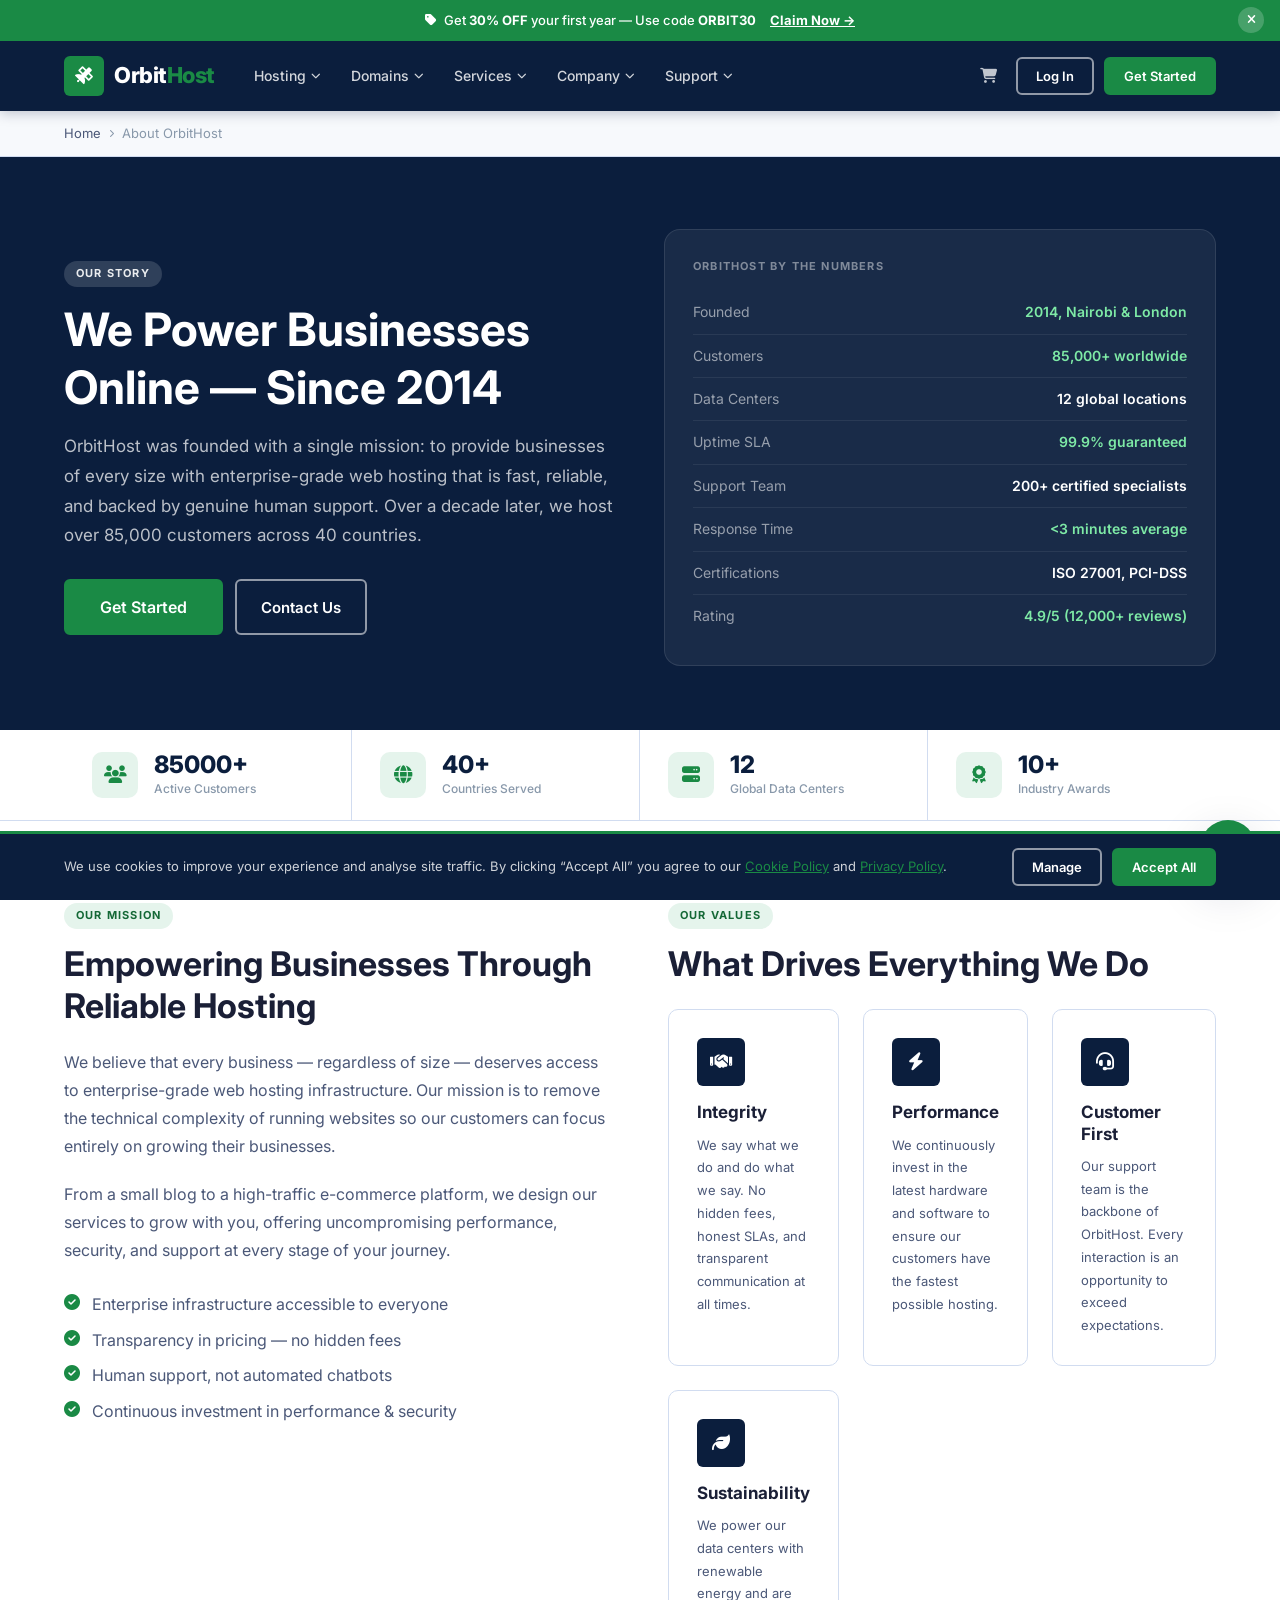
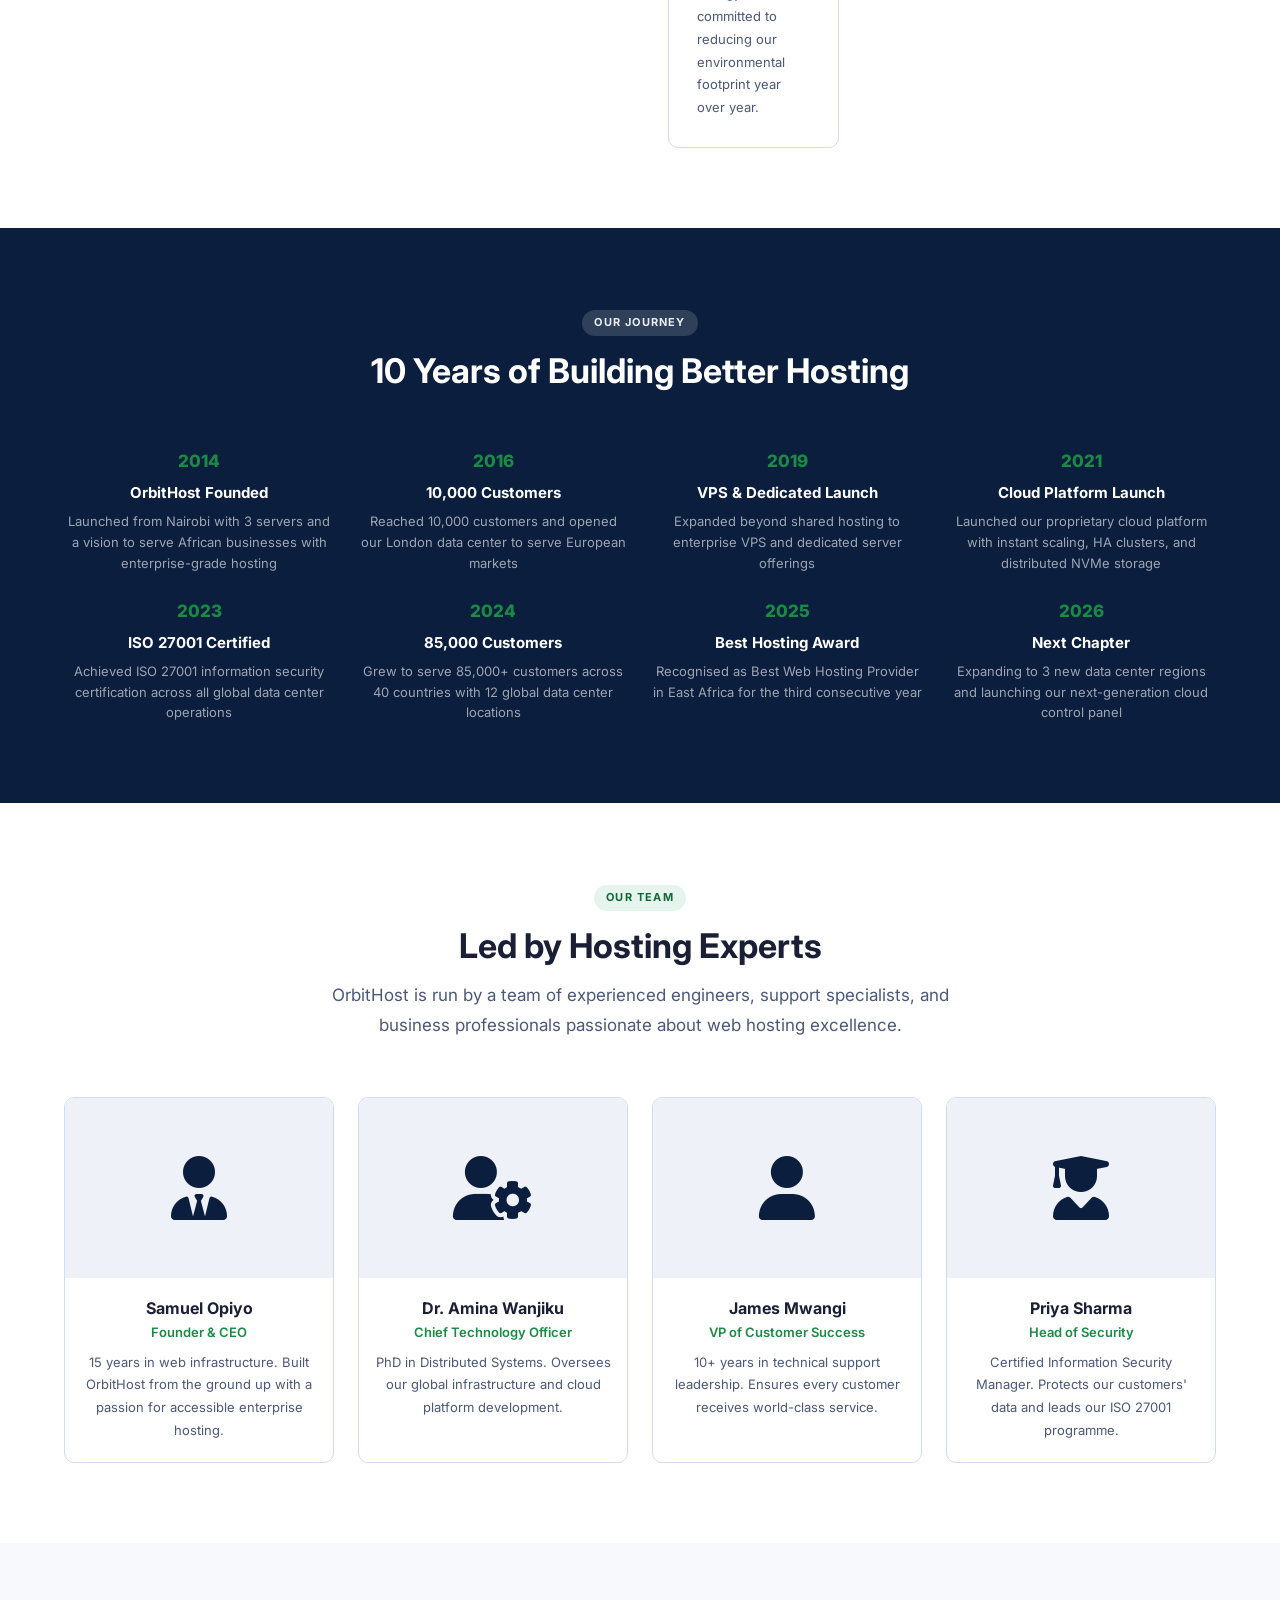
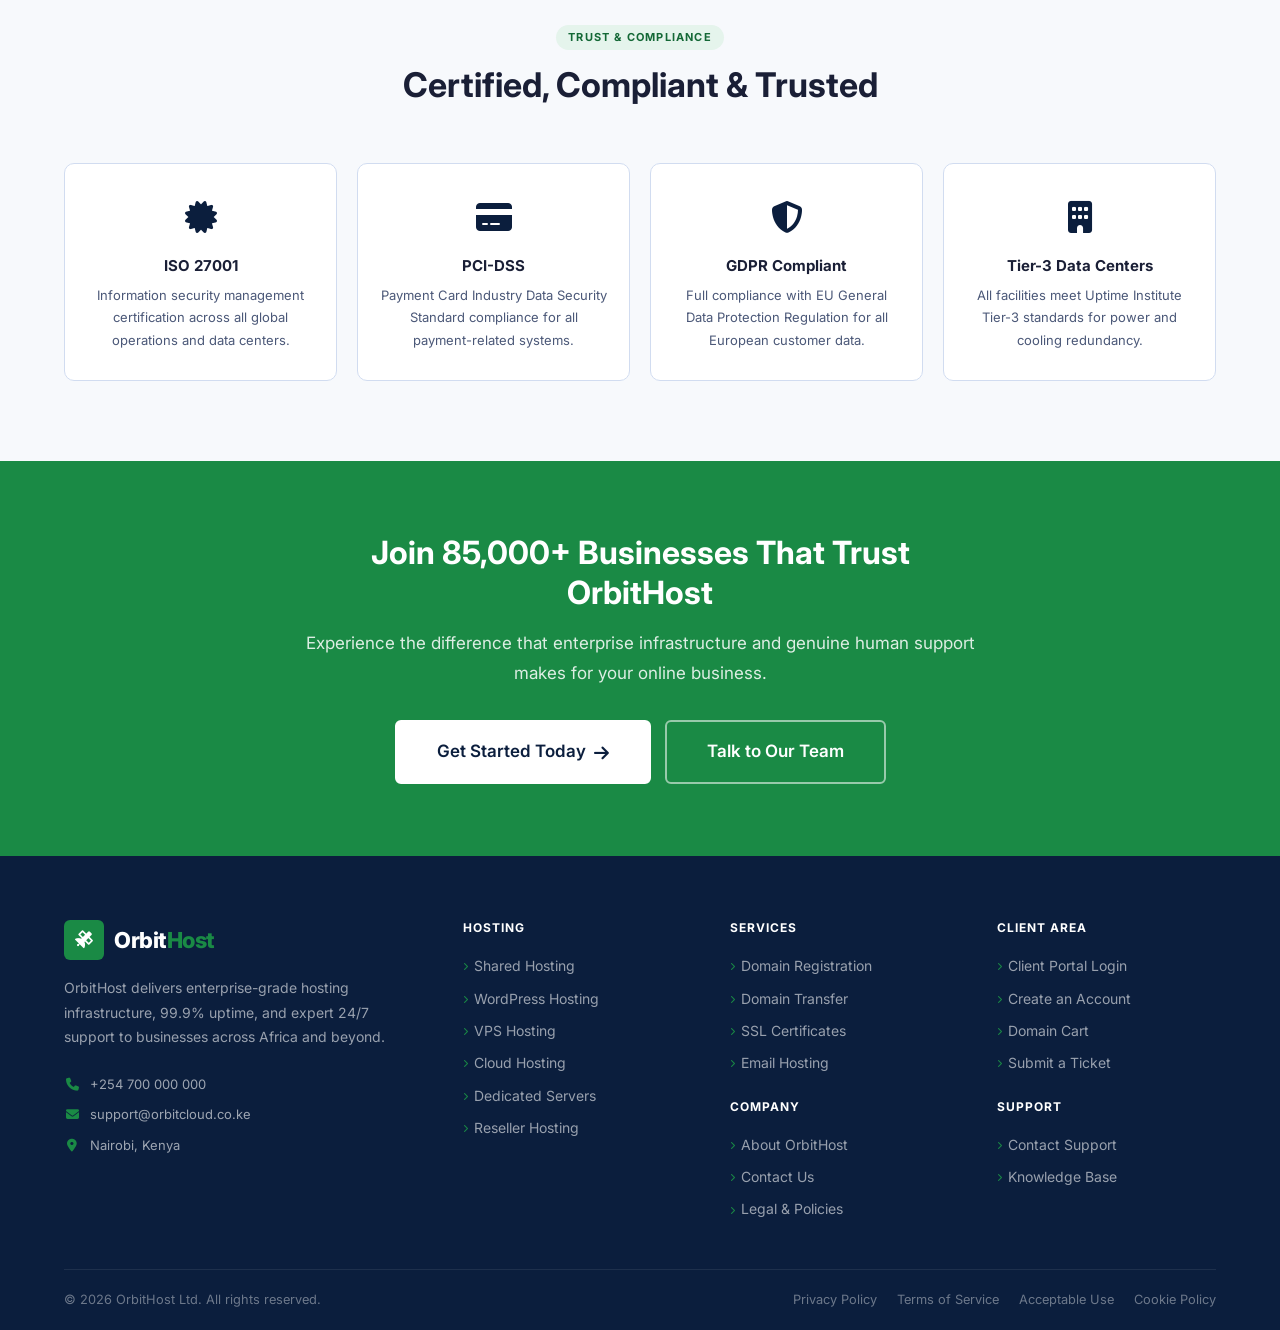
==== about.html @ 5c01d1de "fix(cache): bump main.min.js to v=7 so browsers fetch the new chat code The faster-chat changes ship" ====
<!DOCTYPE html>
<html lang="en">
<head>
  <link rel="apple-touch-icon" sizes="180x180" href="apple-touch-icon.png" />
  <link rel="icon" type="image/png" sizes="32x32" href="favicon-32x32.png" />
  <link rel="icon" type="image/png" sizes="16x16" href="favicon-16x16.png" />
  <link rel="manifest" href="site.webmanifest" />
  <meta charset="UTF-8" /><meta name="viewport" content="width=device-width, initial-scale=1.0" />
  <title>About OrbitHost — Professional Web Hosting Company</title>
  <meta name="description" content="Learn about OrbitHost — our story, mission, team, and commitment to delivering enterprise-grade web hosting with exceptional customer support since 2014." />
  <link rel="preconnect" href="https://fonts.googleapis.com" /><link rel="preconnect" href="https://fonts.gstatic.com" crossorigin />
  <link rel="preload" href="https://fonts.googleapis.com/css2?family=Inter:wght@400;500;600;700;800;900&display=swap" as="style" onload="this.onload=null;this.rel='stylesheet'" /><noscript><link href="https://fonts.googleapis.com/css2?family=Inter:wght@400;500;600;700;800;900&display=swap" rel="stylesheet" /></noscript>
  <link rel="preload" href="https://cdnjs.cloudflare.com/ajax/libs/font-awesome/6.5.0/css/all.min.css" as="style" onload="this.onload=null;this.rel='stylesheet'" /><noscript><link rel="stylesheet" href="https://cdnjs.cloudflare.com/ajax/libs/font-awesome/6.5.0/css/all.min.css" /></noscript>
  <link rel="stylesheet" href="css/style.min.css" />
  <link rel="dns-prefetch" href="//cdnjs.cloudflare.com" />
  <meta name="robots" content="index, follow" />
  <meta name="author" content="OrbitHost" />
  <meta name="keywords" content="about OrbitHost, web hosting company, hosting provider history, OrbitHost team, ISO 27001 hosting" />
  <link rel="canonical" href="https://sammy001-svg.github.io/OrbitHost/about.html" />
  <meta property="og:type" content="website" />
  <meta property="og:site_name" content="OrbitHost" />
  <meta property="og:title" content="About OrbitHost — Professional Web Hosting Company" />
  <meta property="og:description" content="Learn about OrbitHost — our story, mission, team, and commitment to enterprise-grade web hosting with exceptional support since 2014." />
  <meta property="og:url" content="https://sammy001-svg.github.io/OrbitHost/about.html" />
  <meta property="og:image" content="https://sammy001-svg.github.io/OrbitHost/images/og-image.png" />
  <meta name="twitter:card" content="summary_large_image" />
  <meta name="twitter:site" content="@orbithost" />
  <meta name="twitter:title" content="About OrbitHost" />
  <meta name="twitter:description" content="OrbitHost has been delivering enterprise-grade web hosting since 2014. ISO 27001, PCI-DSS, and GDPR certified." />
  <meta name="twitter:image" content="https://sammy001-svg.github.io/OrbitHost/images/og-image.png" />
  <script type="application/ld+json">
  {
    "@context": "https://schema.org",
    "@type": "BreadcrumbList",
    "itemListElement": [
      {"@type": "ListItem", "position": 1, "name": "Home", "item": "https://sammy001-svg.github.io/OrbitHost/"},
      {"@type": "ListItem", "position": 2, "name": "About Us"}
    ]
  }
  </script>
  <script type="application/ld+json">
  {
    "@context": "https://schema.org",
    "@type": "Organization",
    "name": "OrbitHost",
    "url": "https://sammy001-svg.github.io/OrbitHost",
    "logo": "https://sammy001-svg.github.io/OrbitHost/images/og-image.png",
    "foundingDate": "2014",
    "description": "OrbitHost is a professional web hosting provider delivering enterprise-grade infrastructure and 24/7 expert support since 2014.",
    "contactPoint": {"@type": "ContactPoint", "telephone": "+254-700-000-000", "contactType": "customer support", "availableLanguage": "English"},
    "address": {"@type": "PostalAddress", "addressCountry": "KE"},
    "sameAs": ["https://twitter.com/orbithost", "https://www.facebook.com/orbithost", "https://www.linkedin.com/company/orbithost"]
  }
  </script>
</head>
<body>

<div class="announcement-bar"><div class="container"><div class="announcement-content"><i class="fas fa-tag"></i><span>Get <strong>30% OFF</strong> your first year — Use code <strong>ORBIT30</strong></span><a href="hosting/shared.html">Claim Now &rarr;</a></div></div><button type="button" class="announcement-close" aria-label="Close announcement"><i class="fas fa-times"></i></button></div>

<header class="site-header">
  <div class="container">
    <div class="header-inner">
      <!-- Logo -->
      <a href="index.html" class="logo">
        <div class="logo-icon"><i class="fas fa-satellite"></i></div>
        <span class="logo-text">Orbit<span>Host</span></span>
      </a>

      <!-- Desktop Nav -->
      <nav class="main-nav" aria-label="Main navigation">
        <ul class="nav-list">
          <!-- Hosting -->
          <li class="nav-item">
            <a href="hosting/shared.html" class="nav-link">Hosting <i class="fas fa-chevron-down chevron"></i></a>
            <div class="mega-menu">
              <div>
                <div class="mega-col-title">Web Hosting</div>
                <a href="hosting/shared.html" class="mega-link">
                  <span class="mega-link-icon"><i class="fas fa-server"></i></span>
                  <span class="mega-link-text"><strong>Shared Hosting</strong><span>Perfect for beginners &amp; blogs</span></span>
                </a>
                <a href="hosting/wordpress.html" class="mega-link">
                  <span class="mega-link-icon"><i class="fab fa-wordpress"></i></span>
                  <span class="mega-link-text"><strong>WordPress Hosting</strong><span>Optimised for WordPress sites</span></span>
                </a>
                <a href="hosting/reseller.html" class="mega-link">
                  <span class="mega-link-icon"><i class="fas fa-users-cog"></i></span>
                  <span class="mega-link-text"><strong>Reseller Hosting</strong><span>Start your hosting business</span></span>
                </a>
              </div>
              <div>
                <div class="mega-col-title">Advanced Hosting</div>
                <a href="hosting/vps.html" class="mega-link">
                  <span class="mega-link-icon"><i class="fas fa-microchip"></i></span>
                  <span class="mega-link-text"><strong>VPS Hosting</strong><span>Root access &amp; dedicated resources</span></span>
                </a>
                <a href="hosting/dedicated.html" class="mega-link">
                  <span class="mega-link-icon"><i class="fas fa-database"></i></span>
                  <span class="mega-link-text"><strong>Dedicated Servers</strong><span>Full power for large applications</span></span>
                </a>
                <a href="hosting/cloud.html" class="mega-link">
                  <span class="mega-link-icon"><i class="fas fa-cloud"></i></span>
                  <span class="mega-link-text"><strong>Cloud Hosting</strong><span>Scale on demand, pay as you go</span></span>
                </a>
              </div>
              <div>
                <div class="mega-col-title">Add-On Services</div>
                <a href="ssl.html" class="mega-link">
                  <span class="mega-link-icon"><i class="fas fa-lock"></i></span>
                  <span class="mega-link-text"><strong>SSL Certificates</strong><span>Secure your site &amp; build trust</span></span>
                </a>
                <a href="email-hosting.html" class="mega-link">
                  <span class="mega-link-icon"><i class="fas fa-envelope"></i></span>
                  <span class="mega-link-text"><strong>Email Hosting</strong><span>Professional business email</span></span>
                </a>
                <a href="domains.html" class="mega-link">
                  <span class="mega-link-icon"><i class="fas fa-globe"></i></span>
                  <span class="mega-link-text"><strong>Domain Names</strong><span>Register your perfect domain</span></span>
                </a>
              </div>
            </div>
          </li>
          <!-- Domains -->
          <li class="nav-item">
            <a href="domains.html" class="nav-link">Domains <i class="fas fa-chevron-down chevron"></i></a>
            <div class="dropdown">
              <a href="domains.html"><i class="fas fa-search"></i> Register Domain</a>
              <a href="domains.html#transfer"><i class="fas fa-exchange-alt"></i> Transfer Domain</a>
              <a href="#" data-whmcs-action="cart"><i class="fas fa-cart-shopping"></i> Domain Cart</a>
            </div>
          </li>
          <!-- Services -->
          <li class="nav-item">
            <a href="ssl.html" class="nav-link">Services <i class="fas fa-chevron-down chevron"></i></a>
            <div class="dropdown">
              <a href="ssl.html"><i class="fas fa-lock"></i> SSL Certificates</a>
              <a href="email-hosting.html"><i class="fas fa-envelope"></i> Email Hosting</a>
              <a href="domains.html"><i class="fas fa-globe"></i> Domain Names</a>
            </div>
          </li>
          <!-- Company -->
          <li class="nav-item">
            <a href="about.html" class="nav-link">Company <i class="fas fa-chevron-down chevron"></i></a>
            <div class="dropdown">
              <a href="about.html"><i class="fas fa-building"></i> About OrbitHost</a>
              <a href="about.html#team"><i class="fas fa-users"></i> Our Team</a>
              <a href="legal.html"><i class="fas fa-file-shield"></i> Legal &amp; Policies</a>
            </div>
          </li>
          <!-- Support -->
          <li class="nav-item">
            <a href="contact.html" class="nav-link">Support <i class="fas fa-chevron-down chevron"></i></a>
            <div class="dropdown">
              <a href="contact.html"><i class="fas fa-headset"></i> Contact Support</a>
              <a href="#" data-whmcs-action="ticket"><i class="fas fa-ticket-alt"></i> Submit a Ticket</a>
              <a href="#" data-whmcs-action="login"><i class="fas fa-right-to-bracket"></i> Client Portal</a>
            </div>
          </li>
        </ul>
      </nav>

      <!-- Header CTA -->
      <div class="header-right">
        <a href="#" class="header-cart" data-whmcs-action="cart" aria-label="Cart" title="Domain cart"><i class="fas fa-cart-shopping"></i></a>
        <a href="#" class="btn btn-outline-white btn-sm" data-whmcs-action="login">Log In</a>
        <a href="#" class="btn btn-green btn-sm" data-whmcs-action="register">Get Started</a>
      </div>

      <!-- Mobile Toggle -->
      <button type="button" class="nav-toggle" aria-label="Toggle navigation" aria-expanded="false">
        <span></span><span></span><span></span>
      </button>
    </div>
  </div>
</header>

<!-- Mobile Nav -->
<nav class="mobile-nav" aria-label="Mobile navigation">
  <ul class="mobile-nav-list">
    <li class="mobile-nav-item">
      <div class="mobile-nav-link" data-sub>Hosting <i class="fas fa-chevron-down chevron"></i></div>
      <div class="mobile-sub">
        <a href="hosting/shared.html"><i class="fas fa-server"></i> Shared Hosting</a>
        <a href="hosting/vps.html"><i class="fas fa-microchip"></i> VPS Hosting</a>
        <a href="hosting/dedicated.html"><i class="fas fa-database"></i> Dedicated Servers</a>
        <a href="hosting/cloud.html"><i class="fas fa-cloud"></i> Cloud Hosting</a>
        <a href="hosting/wordpress.html"><i class="fab fa-wordpress"></i> WordPress Hosting</a>
        <a href="hosting/reseller.html"><i class="fas fa-users-cog"></i> Reseller Hosting</a>
      </div>
    </li>
    <li class="mobile-nav-item">
      <a href="domains.html" class="mobile-nav-link">Domains</a>
    </li>
    <li class="mobile-nav-item">
      <div class="mobile-nav-link" data-sub>Services <i class="fas fa-chevron-down chevron"></i></div>
      <div class="mobile-sub">
        <a href="ssl.html"><i class="fas fa-lock"></i> SSL Certificates</a>
        <a href="email-hosting.html"><i class="fas fa-envelope"></i> Email Hosting</a>
        <a href="domains.html"><i class="fas fa-globe"></i> Domain Names</a>
      </div>
    </li>
    <li class="mobile-nav-item">
      <a href="about.html" class="mobile-nav-link">Company</a>
    </li>
    <li class="mobile-nav-item">
      <a href="contact.html" class="mobile-nav-link">Support</a>
    </li>
  </ul>
  <div class="mobile-nav-btns">
    <a href="#" class="btn btn-outline-white" data-whmcs-action="login">Log In</a>
    <a href="#" class="btn btn-green" data-whmcs-action="register">Get Started</a>
  </div>
</nav>

<div class="breadcrumb"><div class="container"><ol><li><a href="index.html">Home</a></li><li><i class="fas fa-chevron-right"></i></li><li>About OrbitHost</li></ol></div></div>

<!-- About Hero -->
<section class="page-hero"><div class="container"><div class="page-hero-inner">
  <div>
    <span class="section-tag tag-white">Our Story</span>
    <h1>We Power Businesses Online — Since 2014</h1>
    <p>OrbitHost was founded with a single mission: to provide businesses of every size with enterprise-grade web hosting that is fast, reliable, and backed by genuine human support. Over a decade later, we host over 85,000 customers across 40 countries.</p>
    <div class="page-hero-ctas">
      <a href="hosting/shared.html" class="btn btn-green btn-lg">Get Started</a>
      <a href="contact.html" class="btn btn-outline-white">Contact Us</a>
    </div>
  </div>
  <div><div class="hero-spec-panel">
    <div class="spec-panel-title">OrbitHost by the Numbers</div>
    <div class="spec-row"><span class="spec-key">Founded</span><span class="spec-val good">2014, Nairobi &amp; London</span></div>
    <div class="spec-row"><span class="spec-key">Customers</span><span class="spec-val good">85,000+ worldwide</span></div>
    <div class="spec-row"><span class="spec-key">Data Centers</span><span class="spec-val">12 global locations</span></div>
    <div class="spec-row"><span class="spec-key">Uptime SLA</span><span class="spec-val good">99.9% guaranteed</span></div>
    <div class="spec-row"><span class="spec-key">Support Team</span><span class="spec-val">200+ certified specialists</span></div>
    <div class="spec-row"><span class="spec-key">Response Time</span><span class="spec-val good">&lt;3 minutes average</span></div>
    <div class="spec-row"><span class="spec-key">Certifications</span><span class="spec-val">ISO 27001, PCI-DSS</span></div>
    <div class="spec-row"><span class="spec-key">Rating</span><span class="spec-val good">4.9/5 (12,000+ reviews)</span></div>
  </div></div>
</div></div></section>

<!-- Stats -->
<div class="stats-bar"><div class="container"><div class="stats-grid">
  <div class="stats-item"><div class="stats-icon"><i class="fas fa-users"></i></div><div><div class="stats-num"><span data-count="85000" data-suffix="+">85,000+</span></div><div class="stats-desc">Active Customers</div></div></div>
  <div class="stats-item"><div class="stats-icon"><i class="fas fa-globe"></i></div><div><div class="stats-num">40+</div><div class="stats-desc">Countries Served</div></div></div>
  <div class="stats-item"><div class="stats-icon"><i class="fas fa-server"></i></div><div><div class="stats-num">12</div><div class="stats-desc">Global Data Centers</div></div></div>
  <div class="stats-item"><div class="stats-icon"><i class="fas fa-award"></i></div><div><div class="stats-num">10+</div><div class="stats-desc">Industry Awards</div></div></div>
</div></div></div>

<!-- Mission & Vision -->
<section class="section"><div class="container">
  <div class="about-mission-grid">
    <div class="animate-in">
      <span class="section-tag">Our Mission</span>
      <h2 class="mb-20">Empowering Businesses Through Reliable Hosting</h2>
      <p class="mb-20">We believe that every business — regardless of size — deserves access to enterprise-grade web hosting infrastructure. Our mission is to remove the technical complexity of running websites so our customers can focus entirely on growing their businesses.</p>
      <p class="mb-28">From a small blog to a high-traffic e-commerce platform, we design our services to grow with you, offering uncompromising performance, security, and support at every stage of your journey.</p>
      <ul class="check-list lg">
        <li><i class="fas fa-check-circle"></i> Enterprise infrastructure accessible to everyone</li>
        <li><i class="fas fa-check-circle"></i> Transparency in pricing — no hidden fees</li>
        <li><i class="fas fa-check-circle"></i> Human support, not automated chatbots</li>
        <li><i class="fas fa-check-circle"></i> Continuous investment in performance &amp; security</li>
      </ul>
    </div>
    <div class="animate-in">
      <span class="section-tag">Our Values</span>
      <h2 class="mb-20">What Drives Everything We Do</h2>
      <div class="values-grid about-values-grid">
        <div class="value-card"><div class="value-icon"><i class="fas fa-handshake"></i></div><h4>Integrity</h4><p class="fs-sm">We say what we do and do what we say. No hidden fees, honest SLAs, and transparent communication at all times.</p></div>
        <div class="value-card"><div class="value-icon"><i class="fas fa-bolt"></i></div><h4>Performance</h4><p class="fs-sm">We continuously invest in the latest hardware and software to ensure our customers have the fastest possible hosting.</p></div>
        <div class="value-card"><div class="value-icon"><i class="fas fa-headset"></i></div><h4>Customer First</h4><p class="fs-sm">Our support team is the backbone of OrbitHost. Every interaction is an opportunity to exceed expectations.</p></div>
        <div class="value-card"><div class="value-icon"><i class="fas fa-leaf"></i></div><h4>Sustainability</h4><p class="fs-sm">We power our data centers with renewable energy and are committed to reducing our environmental footprint year over year.</p></div>
      </div>
    </div>
  </div>
</div></section>

<!-- Timeline -->
<section class="section section-navy"><div class="container">
  <div class="section-header animate-in"><span class="section-tag tag-white">Our Journey</span><h2 class="color-white">10 Years of Building Better Hosting</h2></div>
  <div class="milestones">
    <div class="milestone animate-in"><div class="milestone-year">2014</div><div class="milestone-title">OrbitHost Founded</div><div class="milestone-desc">Launched from Nairobi with 3 servers and a vision to serve African businesses with enterprise-grade hosting</div></div>
    <div class="milestone animate-in"><div class="milestone-year">2016</div><div class="milestone-title">10,000 Customers</div><div class="milestone-desc">Reached 10,000 customers and opened our London data center to serve European markets</div></div>
    <div class="milestone animate-in"><div class="milestone-year">2019</div><div class="milestone-title">VPS &amp; Dedicated Launch</div><div class="milestone-desc">Expanded beyond shared hosting to enterprise VPS and dedicated server offerings</div></div>
    <div class="milestone animate-in"><div class="milestone-year">2021</div><div class="milestone-title">Cloud Platform Launch</div><div class="milestone-desc">Launched our proprietary cloud platform with instant scaling, HA clusters, and distributed NVMe storage</div></div>
    <div class="milestone animate-in"><div class="milestone-year">2023</div><div class="milestone-title">ISO 27001 Certified</div><div class="milestone-desc">Achieved ISO 27001 information security certification across all global data center operations</div></div>
    <div class="milestone animate-in"><div class="milestone-year">2024</div><div class="milestone-title">85,000 Customers</div><div class="milestone-desc">Grew to serve 85,000+ customers across 40 countries with 12 global data center locations</div></div>
    <div class="milestone animate-in"><div class="milestone-year">2025</div><div class="milestone-title">Best Hosting Award</div><div class="milestone-desc">Recognised as Best Web Hosting Provider in East Africa for the third consecutive year</div></div>
    <div class="milestone animate-in"><div class="milestone-year">2026</div><div class="milestone-title">Next Chapter</div><div class="milestone-desc">Expanding to 3 new data center regions and launching our next-generation cloud control panel</div></div>
  </div>
</div></section>

<!-- Team -->
<section class="section" id="team"><div class="container">
  <div class="section-header animate-in"><span class="section-tag">Our Team</span><h2>Led by Hosting Experts</h2><p>OrbitHost is run by a team of experienced engineers, support specialists, and business professionals passionate about web hosting excellence.</p></div>
  <div class="team-grid">
    <div class="team-card animate-in"><div class="team-photo"><i class="fas fa-user-tie"></i></div><div class="team-info"><h4>Samuel Opiyo</h4><div class="role">Founder &amp; CEO</div><p>15 years in web infrastructure. Built OrbitHost from the ground up with a passion for accessible enterprise hosting.</p></div></div>
    <div class="team-card animate-in"><div class="team-photo"><i class="fas fa-user-cog"></i></div><div class="team-info"><h4>Dr. Amina Wanjiku</h4><div class="role">Chief Technology Officer</div><p>PhD in Distributed Systems. Oversees our global infrastructure and cloud platform development.</p></div></div>
    <div class="team-card animate-in"><div class="team-photo"><i class="fas fa-user"></i></div><div class="team-info"><h4>James Mwangi</h4><div class="role">VP of Customer Success</div><p>10+ years in technical support leadership. Ensures every customer receives world-class service.</p></div></div>
    <div class="team-card animate-in"><div class="team-photo"><i class="fas fa-user-graduate"></i></div><div class="team-info"><h4>Priya Sharma</h4><div class="role">Head of Security</div><p>Certified Information Security Manager. Protects our customers' data and leads our ISO 27001 programme.</p></div></div>
  </div>
</div></section>

<!-- Certifications -->
<section class="section section-alt"><div class="container">
  <div class="section-header animate-in"><span class="section-tag">Trust &amp; Compliance</span><h2>Certified, Compliant &amp; Trusted</h2></div>
  <div class="info-grid">
    <div class="info-card animate-in"><div class="ic-icon"><i class="fas fa-certificate"></i></div><h4>ISO 27001</h4><p>Information security management certification across all global operations and data centers.</p></div>
    <div class="info-card animate-in"><div class="ic-icon"><i class="fas fa-credit-card"></i></div><h4>PCI-DSS</h4><p>Payment Card Industry Data Security Standard compliance for all payment-related systems.</p></div>
    <div class="info-card animate-in"><div class="ic-icon"><i class="fas fa-shield-alt"></i></div><h4>GDPR Compliant</h4><p>Full compliance with EU General Data Protection Regulation for all European customer data.</p></div>
    <div class="info-card animate-in"><div class="ic-icon"><i class="fas fa-building"></i></div><h4>Tier-3 Data Centers</h4><p>All facilities meet Uptime Institute Tier-3 standards for power and cooling redundancy.</p></div>
  </div>
</div></section>

<section class="cta-banner"><div class="container"><div class="cta-inner animate-in">
  <h2>Join 85,000+ Businesses That Trust OrbitHost</h2>
  <p>Experience the difference that enterprise infrastructure and genuine human support makes for your online business.</p>
  <div class="cta-btns"><a href="hosting/shared.html" class="btn btn-white btn-xl">Get Started Today <i class="fas fa-arrow-right"></i></a><a href="contact.html" class="btn btn-outline-white btn-xl">Talk to Our Team</a></div>
</div></div></section>

<footer class="site-footer">
  <div class="container">
    <div class="footer-top">
      <div class="footer-brand">
        <a href="index.html" class="logo">
          <div class="logo-icon"><i class="fas fa-satellite"></i></div>
          <span class="logo-text">Orbit<span>Host</span></span>
        </a>
        <p>OrbitHost delivers enterprise-grade hosting infrastructure, 99.9% uptime, and expert 24/7 support to businesses across Africa and beyond.</p>
        <div class="footer-contacts">
          <div class="footer-contact"><i class="fas fa-phone"></i> +254 700 000 000</div>
          <div class="footer-contact"><i class="fas fa-envelope"></i> support@orbitcloud.co.ke</div>
          <div class="footer-contact"><i class="fas fa-map-marker-alt"></i> Nairobi, Kenya</div>
        </div>
      </div>
      <div class="footer-col">
        <h4>Hosting</h4>
        <div class="footer-links">
          <a href="hosting/shared.html"><i class="fas fa-chevron-right"></i> Shared Hosting</a>
          <a href="hosting/wordpress.html"><i class="fas fa-chevron-right"></i> WordPress Hosting</a>
          <a href="hosting/vps.html"><i class="fas fa-chevron-right"></i> VPS Hosting</a>
          <a href="hosting/cloud.html"><i class="fas fa-chevron-right"></i> Cloud Hosting</a>
          <a href="hosting/dedicated.html"><i class="fas fa-chevron-right"></i> Dedicated Servers</a>
          <a href="hosting/reseller.html"><i class="fas fa-chevron-right"></i> Reseller Hosting</a>
        </div>
      </div>
      <div class="footer-col">
        <h4>Services</h4>
        <div class="footer-links">
          <a href="domains.html"><i class="fas fa-chevron-right"></i> Domain Registration</a>
          <a href="domains.html#transfer"><i class="fas fa-chevron-right"></i> Domain Transfer</a>
          <a href="ssl.html"><i class="fas fa-chevron-right"></i> SSL Certificates</a>
          <a href="email-hosting.html"><i class="fas fa-chevron-right"></i> Email Hosting</a>
        </div>
        <h4 class="mt-24">Company</h4>
        <div class="footer-links">
          <a href="about.html"><i class="fas fa-chevron-right"></i> About OrbitHost</a>
          <a href="contact.html"><i class="fas fa-chevron-right"></i> Contact Us</a>
          <a href="legal.html"><i class="fas fa-chevron-right"></i> Legal &amp; Policies</a>
        </div>
      </div>
      <div class="footer-col">
        <h4>Client Area</h4>
        <div class="footer-links">
          <a href="#" data-whmcs-action="login"><i class="fas fa-chevron-right"></i> Client Portal Login</a>
          <a href="#" data-whmcs-action="register"><i class="fas fa-chevron-right"></i> Create an Account</a>
          <a href="#" data-whmcs-action="cart"><i class="fas fa-chevron-right"></i> Domain Cart</a>
          <a href="#" data-whmcs-action="ticket"><i class="fas fa-chevron-right"></i> Submit a Ticket</a>
        </div>
        <h4 class="mt-24">Support</h4>
        <div class="footer-links">
          <a href="contact.html"><i class="fas fa-chevron-right"></i> Contact Support</a>
          <a href="contact.html"><i class="fas fa-chevron-right"></i> Knowledge Base</a>
        </div>
      </div>
    </div>
    <div class="footer-bottom">
      <span>&copy; 2026 OrbitHost Ltd. All rights reserved.</span>
      <div class="footer-bottom-links">
        <a href="legal.html#privacy">Privacy Policy</a>
        <a href="legal.html#terms">Terms of Service</a>
        <a href="legal.html#aup">Acceptable Use</a>
        <a href="legal.html#cookies">Cookie Policy</a>
      </div>
    </div>
  </div>
</footer>

<script src="js/site-settings.js?v=1" defer></script><script src="js/whmcs.js?v=5" defer></script><script src="js/main.min.js?v=7" defer></script>
</body>
</html>
---- css/style.min.css ----
:root{--navy: #0B1E3D;--navy-mid: #1B3460;--navy-light: #2B4A80;--green: #1A8A45;--green-dark: #146836;--green-pale: #E5F4EC;--white: #FFFFFF;--off-white: #F7F9FC;--gray-light: #EEF1F7;--gray: #D1DCF0;--text: #1A1F36;--text-sub: #4B5878;--text-muted: #8898AA;--danger: #C0392B;--warning: #D97706;--amber: #F59E0B;--shadow-xs: 0 1px 2px rgba(11,30,61,0.06);--shadow-sm: 0 2px 6px rgba(11,30,61,0.08);--shadow-md: 0 4px 16px rgba(11,30,61,0.10);--shadow-lg: 0 8px 32px rgba(11,30,61,0.14);--shadow-xl: 0 16px 48px rgba(11,30,61,0.18);--radius-sm: 4px;--radius: 6px;--radius-lg: 10px;--radius-xl: 16px;--transition: all 0.22s ease;--font: 'Inter',system-ui,-apple-system,BlinkMacSystemFont,'Segoe UI',sans-serif}*,*::before,*::after{box-sizing: border-box;margin: 0;padding: 0}html{font-size: 16px;scroll-behavior: smooth}body{font-family: var(--font);color: var(--text);background: var(--white);line-height: 1.6;-webkit-font-smoothing: antialiased;animation: pageFadeIn 0.3s ease both}@keyframes pageFadeIn{from{opacity: 0}to{opacity: 1}}img{max-width: 100%;display: block}a{text-decoration: none;color: inherit}ul,ol{list-style: none}input,button,select,textarea{font-family: inherit}button{cursor: pointer;border: none;background: none}h1,h2,h3,h4,h5,h6{font-weight: 700;line-height: 1.25;color: var(--text)}h1{font-size: clamp(1.875rem,4vw,2.875rem)}h2{font-size: clamp(1.5rem,3vw,2.125rem)}h3{font-size: clamp(1.125rem,2vw,1.375rem)}h4{font-size: 1.0625rem}h5{font-size: 0.9375rem}p{color: var(--text-sub);line-height: 1.75}.container{max-width: 1200px;margin: 0 auto;padding: 0 24px}.container-wide{max-width: 1400px;margin: 0 auto;padding: 0 24px}.section{padding: 80px 0}.section-sm{padding: 56px 0}.section-lg{padding: 100px 0}.section-alt{background: var(--off-white)}.section-navy{background: var(--navy)}.section-gray{background: var(--gray-light)}.text-center{text-align: center}.text-white{color: var(--white) !important}.text-navy{color: var(--navy) !important}.text-green{color: var(--green) !important}.text-muted{color: var(--text-muted) !important}.fw-700{font-weight: 700}.fw-600{font-weight: 600}.d-flex{display: flex}.align-center{align-items: center}.gap-2{gap: 8px}.mt-4{margin-top: 16px}.mt-6{margin-top: 24px}.mt-8{margin-top: 32px}.mb-28{margin-bottom: 28px}.mb-24{margin-bottom: 24px}.mt-24{margin-top: 24px}.fs-1rem{font-size: 1rem}.fs-2rem{font-size: 2rem}.hidden{display: none}.feat-unavailable{opacity: 0.5}.card-cta--centered{justify-content: center;margin-top: 12px}.plans-grid--centered{max-width: 960px;margin: 0 auto}.amount--free{font-size: 1.75rem;color: var(--green)}.mb-20{margin-bottom: 20px}.mb-56{margin-bottom: 56px}.fs-sm{font-size: 0.8125rem}.color-white{color: white}.about-mission-grid{display: grid;grid-template-columns: 1fr 1fr;gap: 56px;align-items: start}.about-values-grid{grid-template-columns: 1fr 1fr;gap: 16px;margin-top: 24px}.container-narrow{max-width: 800px;margin: 0 auto;padding: 0 24px}.border-top-green{border-top: 4px solid var(--green) !important}.border-top-navy{border-top: 4px solid var(--navy) !important}.fs-xs{font-size: 0.8rem}.section-header{text-align: center;max-width: 640px;margin: 0 auto 56px}.section-header h2{margin-bottom: 14px}.section-header p{font-size: 1.0625rem}.section-tag{display: inline-block;background: var(--green-pale);color: var(--green-dark);font-size: 0.6875rem;font-weight: 700;letter-spacing: 1.2px;text-transform: uppercase;padding: 4px 12px;border-radius: 20px;margin-bottom: 14px}.section-tag.tag-white{background: rgba(255,255,255,0.15);color: rgba(255,255,255,0.9)}.section-tag.tag-navy{background: rgba(27,52,96,0.12);color: var(--navy-mid)}.btn{display: inline-flex;align-items: center;justify-content: center;gap: 8px;padding: 12px 24px;font-size: 0.9375rem;font-weight: 600;border-radius: var(--radius);transition: var(--transition);cursor: pointer;border: 2px solid transparent;white-space: nowrap;line-height: 1.4}.btn-sm{padding: 8px 18px;font-size: 0.8125rem}.btn-lg{padding: 15px 34px;font-size: 1rem}.btn-xl{padding: 18px 40px;font-size: 1.0625rem}.btn-block{width: 100%}.btn-green{background: var(--green);color: var(--white);border-color: var(--green)}.btn-green:hover{background: var(--green-dark);border-color: var(--green-dark)}.btn-navy{background: var(--navy);color: var(--white);border-color: var(--navy)}.btn-navy:hover{background: var(--navy-mid);border-color: var(--navy-mid)}.btn-white{background: var(--white);color: var(--navy);border-color: var(--white)}.btn-white:hover{background: var(--off-white);border-color: var(--off-white)}.btn-outline-white{background: transparent;color: var(--white);border-color: rgba(255,255,255,0.55)}.btn-outline-white:hover{background: var(--white);color: var(--navy);border-color: var(--white)}.btn-outline-green{background: transparent;color: var(--green);border-color: var(--green)}.btn-outline-green:hover{background: var(--green);color: var(--white)}.btn-outline-navy{background: transparent;color: var(--navy);border-color: var(--navy)}.btn-outline-navy:hover{background: var(--navy);color: var(--white)}.announcement-bar{background: var(--green);color: var(--white);padding: 10px 24px;position: relative;z-index: 1100}.announcement-content{display: flex;align-items: center;justify-content: center;gap: 8px;font-size: 0.8125rem;font-weight: 500;text-align: center}.announcement-content a{color: var(--white);font-weight: 700;text-decoration: underline;margin-left: 6px}.announcement-content a:hover{opacity: 0.85}.announcement-close{position: absolute;right: 16px;top: 50%;transform: translateY(-50%);width: 26px;height: 26px;border-radius: 50%;background: rgba(255,255,255,0.2);color: var(--white);font-size: 0.75rem;display: flex;align-items: center;justify-content: center;transition: var(--transition);flex-shrink: 0}.announcement-close:hover{background: rgba(255,255,255,0.35)}.site-header{background: var(--navy);position: sticky;top: 0;z-index: 1000;box-shadow: 0 2px 12px rgba(11,30,61,0.25)}.header-inner{display: flex;align-items: center;height: 70px;gap: 24px}.logo{display: flex;align-items: center;gap: 10px;flex-shrink: 0}.logo-icon{width: 40px;height: 40px;background: var(--green);border-radius: var(--radius);display: flex;align-items: center;justify-content: center}.logo-icon i{color: var(--white);font-size: 1.125rem}.logo-text{font-size: 1.375rem;font-weight: 800;color: var(--white);letter-spacing: -0.5px}.logo-text span{color: var(--green)}.main-nav{flex: 1;display: flex;align-items: center}.nav-list{display: flex;align-items: center;height: 70px}.nav-item{position: relative;height: 100%;display: flex;align-items: center}.nav-link{display: flex;align-items: center;gap: 5px;padding: 0 15px;height: 100%;color: rgba(255,255,255,0.82);font-size: 0.875rem;font-weight: 500;transition: var(--transition);white-space: nowrap}.nav-link:hover,.nav-link.active{color: var(--white);background: rgba(255,255,255,0.07)}.nav-link i.chevron{font-size: 0.6rem;transition: var(--transition)}.nav-item:hover .nav-link i.chevron{transform: rotate(180deg)}.dropdown{position: absolute;top: 100%;left: 0;background: var(--white);box-shadow: var(--shadow-xl);border-top: 3px solid var(--green);border-radius: 0 0 var(--radius-lg) var(--radius-lg);min-width: 230px;padding: 8px 0;opacity: 0;visibility: hidden;transform: translateY(6px);transition: var(--transition);z-index: 200}.nav-item:hover .dropdown{opacity: 1;visibility: visible;transform: translateY(0)}.dropdown a{display: flex;align-items: center;gap: 10px;padding: 10px 20px;color: var(--text);font-size: 0.875rem;font-weight: 500;transition: var(--transition)}.dropdown a i{width: 18px;text-align: center;color: var(--green);font-size: 0.875rem}.dropdown a:hover{background: var(--off-white);color: var(--navy);padding-left: 24px}.dropdown-divider{height: 1px;background: var(--gray);margin: 6px 0}.mega-menu{position: absolute;top: 100%;left: -100px;background: var(--white);box-shadow: var(--shadow-xl);border-top: 3px solid var(--green);border-radius: 0 0 var(--radius-lg) var(--radius-lg);padding: 28px 32px;display: grid;grid-template-columns: repeat(3,1fr);gap: 0 40px;min-width: 720px;opacity: 0;visibility: hidden;transform: translateY(6px);transition: var(--transition);z-index: 200}.nav-item:hover .mega-menu{opacity: 1;visibility: visible;transform: translateY(0)}.mega-col-title{font-size: 0.65rem;font-weight: 700;text-transform: uppercase;letter-spacing: 1.2px;color: var(--text-muted);margin-bottom: 12px;padding-bottom: 8px;border-bottom: 1px solid var(--gray)}.mega-link{display: flex !important;align-items: flex-start !important;gap: 12px !important;padding: 10px 0 !important;border-bottom: 1px solid var(--gray-light) !important;transition: var(--transition)}.mega-link:last-child{border-bottom: none !important}.mega-link-icon{width: 34px;height: 34px;background: var(--gray-light);border-radius: var(--radius-sm);display: flex;align-items: center;justify-content: center;flex-shrink: 0;transition: var(--transition)}.mega-link-icon i{font-size: 0.8125rem;color: var(--navy);transition: var(--transition)}.mega-link:hover .mega-link-icon{background: var(--green-pale)}.mega-link:hover .mega-link-icon i{color: var(--green)}.mega-link-text strong{display: block;font-size: 0.875rem;color: var(--text);font-weight: 600}.mega-link:hover .mega-link-text strong{color: var(--green-dark)}.mega-link-text span{font-size: 0.75rem;color: var(--text-muted)}.header-right{display: flex;align-items: center;gap: 10px;flex-shrink: 0}.nav-toggle{display: none;flex-direction: column;gap: 5px;padding: 8px;cursor: pointer;margin-left: auto}.nav-toggle span{display: block;width: 24px;height: 2px;background: var(--white);border-radius: 2px;transition: var(--transition)}.nav-toggle.open span:nth-child(1){transform: translateY(7px) rotate(45deg)}.nav-toggle.open span:nth-child(2){opacity: 0}.nav-toggle.open span:nth-child(3){transform: translateY(-7px) rotate(-45deg)}.mobile-nav{display: none;position: fixed;top: 70px;left: 0;right: 0;bottom: 0;background: var(--navy);overflow-y: auto;z-index: 999;padding: 16px 0 32px}.mobile-nav.open{display: block}.mobile-nav-list{padding: 0}.mobile-nav-item{border-bottom: 1px solid rgba(255,255,255,0.07)}.mobile-nav-link{display: flex;justify-content: space-between;align-items: center;padding: 15px 24px;color: rgba(255,255,255,0.85);font-size: 0.9375rem;font-weight: 500;cursor: pointer}.mobile-nav-link i.chevron{font-size: 0.7rem;transition: var(--transition)}.mobile-nav-item.sub-open .mobile-nav-link i.chevron{transform: rotate(180deg)}.mobile-sub{display: none;background: rgba(0,0,0,0.15);padding: 8px 0}.mobile-nav-item.sub-open .mobile-sub{display: block}.mobile-sub a{display: flex;align-items: center;gap: 10px;padding: 10px 28px;color: rgba(255,255,255,0.65);font-size: 0.875rem}.mobile-sub a i{color: var(--green);width: 16px;text-align: center}.mobile-sub a:hover{color: var(--white);background: rgba(255,255,255,0.05)}.mobile-nav-btns{padding: 20px 24px;display: flex;flex-direction: column;gap: 12px}.mobile-nav-btns .btn{width: 100%;justify-content: center}.hero-carousel{position: relative;overflow: hidden;background: var(--navy)}.carousel-slides{display: flex;transition: transform 0.55s cubic-bezier(0.4,0,0.2,1);will-change: transform}.carousel-slide{min-width: 100%;padding: 96px 0 88px}.slide-navy{background: var(--navy)}.slide-mid{background: var(--navy-mid)}.slide-green{background: var(--green-dark)}.slide-photo{position: relative;background-size: cover;background-position: center;background-repeat: no-repeat}.slide-photo::before{content: '';position: absolute;inset: 0;background: rgba(11,30,61,0.76);z-index: 0}.slide-photo .container{position: relative;z-index: 1}.slide-bg-1{background-image: url('../images/hero-slide-1.jfif')}.slide-bg-2{background-image: url('../images/hero-slide-2.jpg');background-position: center 30%}.slide-bg-3{background-image: url('../images/hero-slide-3.jpg');background-position: center 20%}.slide-bg-4{background-image: url('../images/hero-slide-4.jpg')}.slide-bg-5{background-image: url('../images/hero-slide-5.jpg')}.carousel-slide .container{display: grid;grid-template-columns: 1fr 1fr;align-items: center;gap: 48px}.slide-content{max-width: 580px}.slide-eyebrow{display: inline-block;background: rgba(26,138,69,0.22);color: #7EEAA6;font-size: 0.6875rem;font-weight: 700;letter-spacing: 1.2px;text-transform: uppercase;padding: 4px 14px;border-radius: 20px;margin-bottom: 18px}.slide-green .slide-eyebrow{background: rgba(255,255,255,0.15);color: rgba(255,255,255,0.9)}.slide-content h1{color: var(--white);font-size: clamp(1.875rem,3.5vw,2.625rem);font-weight: 800;line-height: 1.2;margin-bottom: 18px}.slide-content > p{font-size: 1.0625rem;color: rgba(255,255,255,0.78);margin-bottom: 32px;line-height: 1.75}.slide-ctas{display: flex;gap: 14px;flex-wrap: wrap}.slide-badges{display: flex;gap: 24px;margin-top: 36px;flex-wrap: wrap}.slide-badge{display: flex;align-items: center;gap: 8px;color: rgba(255,255,255,0.72);font-size: 0.8125rem;font-weight: 500}.slide-badge i{color: #5DD08F;font-size: 0.875rem}.slide-green .slide-badge i{color: rgba(255,255,255,0.8)}.slide-visual{display: flex;justify-content: flex-end}.slide-panel{background: rgba(255,255,255,0.06);border: 1px solid rgba(255,255,255,0.12);border-radius: var(--radius-xl);padding: 28px;min-width: 290px;max-width: 320px}.panel-header{display: flex;align-items: center;gap: 12px;margin-bottom: 20px;padding-bottom: 16px;border-bottom: 1px solid rgba(255,255,255,0.1)}.panel-icon{width: 40px;height: 40px;background: var(--green);border-radius: var(--radius);display: flex;align-items: center;justify-content: center;flex-shrink: 0}.panel-icon i{color: var(--white);font-size: 1rem}.panel-title{color: var(--white);font-size: 0.9375rem;font-weight: 700}.panel-sub{color: rgba(255,255,255,0.55);font-size: 0.75rem}.panel-stats{display: grid;grid-template-columns: 1fr 1fr;gap: 14px}.p-stat{background: rgba(255,255,255,0.06);border-radius: var(--radius);padding: 14px 12px;text-align: center}.p-stat-val{font-size: 1.375rem;font-weight: 800;color: var(--white);line-height: 1}.p-stat-lbl{font-size: 0.6875rem;color: rgba(255,255,255,0.5);margin-top: 3px}.p-stat-note{font-size: 0.6875rem;font-weight: 700;color: #7EEAA6;margin-top: 2px}.panel-list{display: flex;flex-direction: column;gap: 10px}.panel-list-item{display: flex;align-items: center;gap: 10px;color: rgba(255,255,255,0.75);font-size: 0.8125rem}.panel-list-item i{color: #5DD08F;font-size: 0.875rem;width: 14px}.carousel-controls{position: absolute;bottom: 28px;left: 50%;transform: translateX(-50%);display: flex;align-items: center;gap: 14px}.carousel-dots{display: flex;gap: 8px;align-items: center}.dot{width: 8px;height: 8px;border-radius: 50%;background: rgba(255,255,255,0.3);border: none;cursor: pointer;transition: var(--transition);padding: 0}.dot.active{background: var(--green);width: 22px;border-radius: 4px}.carousel-arrow{width: 36px;height: 36px;border-radius: 50%;background: rgba(255,255,255,0.1);border: 1px solid rgba(255,255,255,0.18);color: var(--white);font-size: 0.8125rem;display: flex;align-items: center;justify-content: center;cursor: pointer;transition: var(--transition)}.carousel-arrow:hover{background: var(--green);border-color: var(--green)}.stats-bar{background: var(--white);border-bottom: 1px solid var(--gray);padding: 0}.stats-grid{display: grid;grid-template-columns: repeat(4,1fr)}.stats-item{display: flex;align-items: center;gap: 16px;padding: 22px 28px;border-right: 1px solid var(--gray)}.stats-item:last-child{border-right: none}.stats-icon{width: 46px;height: 46px;background: var(--green-pale);border-radius: var(--radius-lg);display: flex;align-items: center;justify-content: center;flex-shrink: 0}.stats-icon i{color: var(--green);font-size: 1.125rem}.stats-num{font-size: 1.5rem;font-weight: 800;color: var(--navy);line-height: 1}.stats-desc{font-size: 0.75rem;color: var(--text-muted);margin-top: 2px;font-weight: 500}.hosting-grid{display: grid;grid-template-columns: repeat(3,1fr);gap: 24px}.hosting-card{background: var(--white);border: 1px solid var(--gray);border-top: 4px solid var(--navy);border-radius: 0 0 var(--radius-lg) var(--radius-lg);padding: 32px 28px;transition: var(--transition);display: flex;flex-direction: column}.hosting-card:hover{border-top-color: var(--green);box-shadow: var(--shadow-lg);transform: translateY(-4px)}.hosting-icon{width: 52px;height: 52px;background: var(--off-white);border-radius: var(--radius-lg);display: flex;align-items: center;justify-content: center;margin-bottom: 20px;transition: var(--transition)}.hosting-icon i{font-size: 1.375rem;color: var(--navy);transition: var(--transition)}.hosting-card:hover .hosting-icon{background: var(--navy)}.hosting-card:hover .hosting-icon i{color: var(--white)}.hosting-card h3{font-size: 1.125rem;margin-bottom: 10px}.hosting-card > p{font-size: 0.875rem;line-height: 1.65;margin-bottom: 18px}.card-price{margin-bottom: 18px}.card-price .from{font-size: 0.75rem;color: var(--text-muted);text-transform: uppercase;letter-spacing: 0.5px;display: block;margin-bottom: 2px}.card-price .price-val{font-size: 1.5rem;font-weight: 800;color: var(--green)}.card-price .price-per{font-size: 0.8125rem;color: var(--text-muted)}.hosting-features{flex: 1;display: flex;flex-direction: column;gap: 7px;margin-bottom: 24px}.hosting-features li{display: flex;align-items: center;gap: 8px;font-size: 0.8125rem;color: var(--text-sub)}.hosting-features li i{color: var(--green);font-size: 0.75rem;flex-shrink: 0}.card-cta{display: flex;align-items: center;gap: 6px;color: var(--navy);font-size: 0.875rem;font-weight: 700;margin-top: auto;transition: var(--transition)}.card-cta:hover{color: var(--green);gap: 10px}.domain-section{background: var(--navy);padding: 72px 0;border-top: 1px solid rgba(255,255,255,0.08)}.domain-section .section-header h2{color: var(--white)}.domain-section .section-header p{color: rgba(255,255,255,0.7)}.domain-search-wrap{max-width: 700px;margin: 0 auto 28px}.domain-form{display: flex;background: var(--white);border-radius: var(--radius-lg);overflow: hidden;box-shadow: var(--shadow-xl);border: 2px solid var(--white);transition: var(--transition)}.domain-form:focus-within{border-color: var(--green);box-shadow: 0 0 0 4px rgba(26,138,69,0.15),var(--shadow-xl)}.domain-form input{flex: 1;padding: 18px 20px;font-size: 1rem;border: none;outline: none;color: var(--text);min-width: 0}.domain-form select{padding: 0 16px;border: none;border-left: 1px solid var(--gray);border-right: 1px solid var(--gray);outline: none;color: var(--text);font-size: 0.9375rem;background: var(--white);cursor: pointer;min-width: 90px}.domain-form .btn{border-radius: 0;padding: 18px 28px;flex-shrink: 0}.popular-tlds{display: flex;gap: 8px;flex-wrap: wrap;justify-content: center}.tld-pill{background: rgba(255,255,255,0.08);color: rgba(255,255,255,0.78);padding: 5px 14px;border-radius: 20px;font-size: 0.8rem;font-weight: 500;border: 1px solid rgba(255,255,255,0.12);transition: var(--transition);cursor: pointer}.tld-pill:hover{background: var(--green);border-color: var(--green);color: var(--white)}.tld-pill .tld-price{font-size: 0.7rem;opacity: 0.75;margin-left: 4px}.domain-results{margin-top: 24px}.domain-results-inner{background: var(--white);border-radius: var(--radius-lg);overflow: hidden;box-shadow: var(--shadow-xl)}.domain-result-row{display: flex;align-items: center;gap: 16px;padding: 14px 20px;border-bottom: 1px solid var(--gray-light);flex-wrap: wrap}.domain-result-row:last-child{border-bottom: none}.result-name{flex: 1;font-size: 0.9375rem;font-weight: 600;color: var(--navy);min-width: 160px}.result-taken .result-name{color: var(--text-muted);text-decoration: line-through}.result-status{font-size: 0.8rem;font-weight: 700;display: flex;align-items: center;gap: 5px}.result-available .result-status{color: var(--green)}.result-taken .result-status{color: var(--danger)}.result-price{font-size: 0.9375rem;font-weight: 700;color: var(--navy);min-width: 80px;text-align: right}.domain-section-lg{padding: 80px 0}.domain-search-wrap-lg{max-width: 760px;margin: 0 auto 28px}.domain-form-lg input{font-size: 1.0625rem}.transfer-grid{display: grid;grid-template-columns: 1fr 1fr;gap: 60px;align-items: center}.transfer-panel{background: var(--navy);border-radius: var(--radius-xl);padding: 36px}.transfer-subtitle{font-size: 0.75rem;font-weight: 700;text-transform: uppercase;letter-spacing: 1.2px;color: rgba(255,255,255,0.45);margin-bottom: 20px}.transfer-list{display: flex;flex-direction: column;gap: 20px}.transfer-step{display: flex;gap: 16px;align-items: flex-start}.transfer-step-num{width: 32px;height: 32px;background: var(--green);border-radius: 50%;display: flex;align-items: center;justify-content: center;color: white;font-size: 0.875rem;font-weight: 700;flex-shrink: 0}.transfer-step-title{color: white;font-weight: 600;font-size: 0.9375rem;margin-bottom: 4px}.transfer-step-desc{color: rgba(255,255,255,0.6);font-size: 0.8125rem}.features-grid{display: grid;grid-template-columns: repeat(3,1fr);gap: 28px}.feature-card{background: var(--white);border: 1px solid var(--gray);border-radius: var(--radius-lg);padding: 36px 28px;text-align: center;transition: var(--transition)}.feature-card:hover{border-color: var(--green);box-shadow: var(--shadow-md);transform: translateY(-3px)}.feature-icon{width: 64px;height: 64px;background: var(--green-pale);border-radius: var(--radius-xl);display: flex;align-items: center;justify-content: center;margin: 0 auto 20px;transition: var(--transition)}.feature-icon i{font-size: 1.5rem;color: var(--green);transition: var(--transition)}.feature-card:hover .feature-icon{background: var(--green)}.feature-card:hover .feature-icon i{color: var(--white)}.feature-card h3{font-size: 1.0625rem;margin-bottom: 10px}.feature-card p{font-size: 0.875rem}.pricing-grid{display: grid;grid-template-columns: repeat(3,1fr);gap: 28px;align-items: start}.pricing-card{background: var(--white);border: 2px solid var(--gray);border-radius: var(--radius-xl);padding: 36px 30px;position: relative;transition: var(--transition)}.pricing-card.featured{border-color: var(--green);box-shadow: var(--shadow-lg)}.pricing-card.featured::before{content: 'Most Popular';position: absolute;top: -13px;left: 50%;transform: translateX(-50%);background: var(--green);color: var(--white);font-size: 0.6875rem;font-weight: 700;letter-spacing: 0.5px;padding: 4px 16px;border-radius: 20px;white-space: nowrap}.pricing-card:hover{box-shadow: var(--shadow-lg)}.pricing-card.featured:hover{border-color: var(--green)}.plan-name{font-size: 0.75rem;font-weight: 700;color: var(--text-muted);text-transform: uppercase;letter-spacing: 1.2px;margin-bottom: 16px}.plan-price{margin-bottom: 4px}.plan-price .currency{font-size: 1.375rem;font-weight: 700;color: var(--navy);vertical-align: top;line-height: 2}.plan-price .amount{font-size: 2.625rem;font-weight: 900;color: var(--navy);line-height: 1}.plan-price .period{font-size: 0.875rem;color: var(--text-muted)}.plan-renew{font-size: 0.8rem;color: var(--text-muted);margin-bottom: 24px}.plan-divider{height: 1px;background: var(--gray);margin-bottom: 20px}.plan-features{display: flex;flex-direction: column;gap: 0;margin-bottom: 28px}.plan-feat{display: flex;align-items: center;gap: 10px;padding: 9px 0;font-size: 0.875rem;color: var(--text-sub);border-bottom: 1px solid var(--gray-light)}.plan-feat:last-child{border-bottom: none}.plan-feat i.fa-check{color: var(--green);flex-shrink: 0}.plan-feat i.fa-xmark{color: #CBD5E1;flex-shrink: 0}.plan-feat .feat-label{flex: 1}.plan-feat strong{color: var(--text);font-weight: 600}.plan-cta{display: block;text-align: center;width: 100%}.pricing-note{text-align: center;font-size: 0.8125rem;color: var(--text-muted);margin-top: 20px}.pricing-note a{color: var(--green);font-weight: 600}.plan-tabs{display: flex;background: var(--gray-light);border-radius: var(--radius-lg);padding: 4px;gap: 2px;margin-bottom: 48px;max-width: 360px;margin-left: auto;margin-right: auto}.plan-tab{flex: 1;padding: 9px 16px;text-align: center;font-size: 0.875rem;font-weight: 600;color: var(--text-muted);border-radius: var(--radius);cursor: pointer;transition: var(--transition)}.plan-tab.active{background: var(--white);color: var(--navy);box-shadow: var(--shadow-sm)}.testimonials-grid{display: grid;grid-template-columns: repeat(3,1fr);gap: 28px}.testimonial-card{background: var(--white);border: 1px solid var(--gray);border-radius: var(--radius-lg);padding: 32px 28px;transition: var(--transition)}.testimonial-card:hover{border-color: var(--green);box-shadow: var(--shadow-md)}.t-stars{display: flex;gap: 3px;margin-bottom: 16px}.t-stars i{color: var(--amber);font-size: 0.875rem}.t-quote{font-size: 0.9375rem;color: var(--text-sub);line-height: 1.75;margin-bottom: 24px;font-style: italic}.t-author{display: flex;align-items: center;gap: 12px;padding-top: 20px;border-top: 1px solid var(--gray-light)}.t-avatar{width: 42px;height: 42px;border-radius: 50%;background: var(--navy);display: flex;align-items: center;justify-content: center;font-size: 1rem;font-weight: 700;color: var(--white);flex-shrink: 0}.t-avatar.green{background: var(--green)}.t-name{font-size: 0.9375rem;font-weight: 700;color: var(--text)}.t-role{font-size: 0.75rem;color: var(--text-muted)}.why-grid{display: grid;grid-template-columns: 1fr 1fr;gap: 60px;align-items: center}.why-list{display: flex;flex-direction: column;gap: 20px}.why-item{display: flex;gap: 18px;padding: 20px;border-radius: var(--radius-lg);background: var(--white);border: 1px solid var(--gray);transition: var(--transition)}.why-item:hover{border-color: var(--green);box-shadow: var(--shadow-sm)}.why-num{width: 42px;height: 42px;background: var(--navy);color: var(--white);border-radius: var(--radius);display: flex;align-items: center;justify-content: center;font-size: 0.9375rem;font-weight: 800;flex-shrink: 0}.why-body h4{font-size: 1rem;margin-bottom: 6px}.why-body p{font-size: 0.875rem}.why-visual{background: var(--navy);border-radius: var(--radius-xl);padding: 40px 36px}.uptime-display{text-align: center;margin-bottom: 28px;padding-bottom: 28px;border-bottom: 1px solid rgba(255,255,255,0.1)}.uptime-big{font-size: 4.5rem;font-weight: 900;color: var(--white);line-height: 1}.uptime-lbl{font-size: 0.9375rem;color: rgba(255,255,255,0.65);margin-top: 6px}.uptime-lbl strong{color: var(--green)}.server-stats{display: grid;grid-template-columns: 1fr 1fr;gap: 14px}.srv-stat{background: rgba(255,255,255,0.06);border: 1px solid rgba(255,255,255,0.08);border-radius: var(--radius);padding: 16px 12px;text-align: center}.srv-val{font-size: 1.375rem;font-weight: 800;color: var(--white)}.srv-lbl{font-size: 0.6875rem;color: rgba(255,255,255,0.5);margin-top: 3px}.cta-banner{background: var(--green);padding: 72px 0}.cta-inner{text-align: center;max-width: 680px;margin: 0 auto}.cta-inner h2{color: var(--white);font-size: 2rem;margin-bottom: 16px}.cta-inner p{color: rgba(255,255,255,0.85);font-size: 1.0625rem;margin-bottom: 32px}.cta-btns{display: flex;gap: 14px;justify-content: center;flex-wrap: wrap}.newsletter-section{background: var(--navy-mid);padding: 56px 0}.newsletter-inner{display: grid;grid-template-columns: 1fr 1fr;gap: 48px;align-items: center}.newsletter-copy h3{color: var(--white);font-size: 1.5rem;margin-bottom: 10px}.newsletter-copy p{color: rgba(255,255,255,0.7);font-size: 0.9375rem}.newsletter-form{display: flex;flex-direction: column;gap: 10px}.newsletter-field{display: flex;background: var(--white);border-radius: var(--radius-lg);overflow: hidden;box-shadow: var(--shadow-lg)}.newsletter-input{flex: 1;padding: 14px 18px;font-size: 0.9375rem;border: none;outline: none;color: var(--text);min-width: 0}.newsletter-field .btn{border-radius: 0;flex-shrink: 0;padding: 14px 24px}.newsletter-error{color: #ff8a80;font-size: 0.8rem}.newsletter-success{display: flex;align-items: center;gap: 10px;color: #7EEAA6;font-size: 0.9375rem;font-weight: 500}.newsletter-note{font-size: 0.78rem;color: rgba(255,255,255,0.4)}.newsletter-note a{color: rgba(255,255,255,0.6);text-decoration: underline}.sr-only{position: absolute;width: 1px;height: 1px;padding: 0;overflow: hidden;clip: rect(0,0,0,0);white-space: nowrap;border: 0}.honeypot{position: absolute;left: -9999px;width: 1px;height: 1px;opacity: 0}@media (max-width: 768px){.newsletter-inner{grid-template-columns: 1fr;gap: 28px}}@media (max-width: 480px){.newsletter-field{flex-direction: column}.newsletter-field .btn{border-radius: 0 0 var(--radius-lg) var(--radius-lg);width: 100%}}.partners-bar{padding: 36px 0;border-bottom: 1px solid var(--gray)}.partners-label{text-align: center;font-size: 0.6875rem;font-weight: 700;letter-spacing: 1.2px;text-transform: uppercase;color: var(--text-muted);margin-bottom: 24px}.partners-logos{display: flex;justify-content: center;align-items: center;gap: 48px;flex-wrap: wrap}.partner-logo{display: flex;align-items: center;gap: 8px;color: var(--text-muted);font-size: 0.9375rem;font-weight: 700;opacity: 0.5;transition: var(--transition)}.partner-logo:hover{opacity: 1;color: var(--navy)}.partner-logo i{font-size: 1.25rem}.site-footer{background: var(--navy)}.footer-top{display: grid;grid-template-columns: 1.6fr 1fr 1fr 1fr;gap: 48px;padding: 64px 0 48px;border-bottom: 1px solid rgba(255,255,255,0.08)}.footer-brand .logo{margin-bottom: 16px}.footer-brand p{color: rgba(255,255,255,0.58);font-size: 0.875rem;line-height: 1.75;margin-bottom: 24px}.footer-contacts{display: flex;flex-direction: column;gap: 10px;margin-bottom: 20px}.footer-contact{display: flex;align-items: center;gap: 10px;color: rgba(255,255,255,0.6);font-size: 0.8125rem}.footer-contact i{color: var(--green);width: 16px;text-align: center}.socials{display: flex;gap: 8px}.social-btn{width: 36px;height: 36px;background: rgba(255,255,255,0.07);border-radius: var(--radius);display: flex;align-items: center;justify-content: center;color: rgba(255,255,255,0.65);font-size: 0.875rem;transition: var(--transition)}.social-btn:hover{background: var(--green);color: var(--white)}.footer-col h4{font-size: 0.75rem;font-weight: 700;color: var(--white);text-transform: uppercase;letter-spacing: 1px;margin-bottom: 20px}.footer-links{display: flex;flex-direction: column;gap: 10px}.footer-links a{color: rgba(255,255,255,0.58);font-size: 0.875rem;transition: var(--transition);display: flex;align-items: center;gap: 6px}.footer-links a:hover{color: var(--white);padding-left: 4px}.footer-links a i{font-size: 0.5rem;color: var(--green)}.footer-bottom{display: flex;justify-content: space-between;align-items: center;padding: 20px 0;font-size: 0.8rem;color: rgba(255,255,255,0.4)}.footer-bottom-links{display: flex;gap: 20px}.footer-bottom-links a{color: rgba(255,255,255,0.4);transition: var(--transition)}.footer-bottom-links a:hover{color: rgba(255,255,255,0.75)}.page-hero{background: var(--navy);padding: 72px 0 64px}.page-hero-inner{display: grid;grid-template-columns: 1fr 1fr;gap: 48px;align-items: center}.page-hero h1{color: var(--white);margin-bottom: 16px}.page-hero p{color: rgba(255,255,255,0.72);font-size: 1.0625rem;margin-bottom: 28px}.page-hero-ctas{display: flex;gap: 12px;flex-wrap: wrap}.hero-spec-panel{background: rgba(255,255,255,0.06);border: 1px solid rgba(255,255,255,0.1);border-radius: var(--radius-xl);padding: 28px}.spec-panel-title{font-size: 0.6875rem;font-weight: 700;text-transform: uppercase;letter-spacing: 1.2px;color: rgba(255,255,255,0.45);margin-bottom: 16px}.spec-row{display: flex;justify-content: space-between;align-items: center;padding: 10px 0;border-bottom: 1px solid rgba(255,255,255,0.07);font-size: 0.875rem}.spec-row:last-child{border-bottom: none}.spec-key{color: rgba(255,255,255,0.55)}.spec-val{color: var(--white);font-weight: 600}.spec-val.good{color: #7EEAA6}.breadcrumb{background: var(--off-white);padding: 12px 0;border-bottom: 1px solid var(--gray)}.breadcrumb ol{display: flex;align-items: center;gap: 8px;font-size: 0.8125rem}.breadcrumb ol a{color: var(--text-sub);transition: var(--transition)}.breadcrumb ol a:hover{color: var(--green)}.breadcrumb ol li{color: var(--text-muted);display: flex;align-items: center;gap: 8px}.breadcrumb ol li i{font-size: 0.5rem}.faq-wrap{max-width: 760px;margin: 0 auto}.faq-item{border: 1px solid var(--gray);border-radius: var(--radius);margin-bottom: 10px;overflow: hidden}.faq-item.open{border-color: var(--navy)}.faq-q{display: flex;justify-content: space-between;align-items: center;padding: 18px 22px;cursor: pointer;background: var(--white);-webkit-user-select: none;user-select: none}.faq-q span{font-size: 0.9375rem;font-weight: 600;color: var(--text);flex: 1;padding-right: 16px}.faq-toggle{width: 26px;height: 26px;border-radius: 50%;background: var(--off-white);display: flex;align-items: center;justify-content: center;flex-shrink: 0;transition: var(--transition)}.faq-toggle i{font-size: 0.75rem;color: var(--navy);transition: var(--transition)}.faq-item.open .faq-toggle{background: var(--navy)}.faq-item.open .faq-toggle i{color: var(--white);transform: rotate(45deg)}.faq-a{max-height: 0;overflow: hidden;transition: max-height 0.3s ease}.faq-a-inner{padding: 0 22px 18px;font-size: 0.875rem;color: var(--text-sub);line-height: 1.75}.check-list{display: flex;flex-direction: column;gap: 10px}.check-list li{display: flex;align-items: flex-start;gap: 10px;font-size: 0.9375rem;color: var(--text-sub)}.check-list li i{color: var(--green);margin-top: 2px;flex-shrink: 0}.check-list.lg li{font-size: 1rem;gap: 12px}.check-list.lg li i{font-size: 1rem}.table-wrap{border-radius: var(--radius-lg);overflow: hidden;box-shadow: var(--shadow-sm);border: 1px solid var(--gray)}.comp-table{width: 100%;border-collapse: collapse}.comp-table th{background: var(--navy);color: var(--white);padding: 15px 20px;font-size: 0.875rem;font-weight: 600;text-align: left}.comp-table th.featured-col{background: var(--green)}.comp-table td{padding: 13px 20px;font-size: 0.875rem;border-bottom: 1px solid var(--gray-light);color: var(--text-sub)}.comp-table tr:last-child td{border-bottom: none}.comp-table tr:nth-child(even) td{background: var(--off-white)}.comp-table td:first-child{font-weight: 600;color: var(--text)}.comp-table td i.fa-check{color: var(--green)}.comp-table td i.fa-xmark{color: #CBD5E1}.info-grid{display: grid;grid-template-columns: repeat(4,1fr);gap: 20px}.info-card{background: var(--white);border: 1px solid var(--gray);border-radius: var(--radius-lg);padding: 28px 22px;text-align: center;transition: var(--transition)}.info-card:hover{border-color: var(--green);box-shadow: var(--shadow-md)}.info-card .ic-icon{font-size: 2rem;color: var(--navy);margin-bottom: 14px}.info-card h4{font-size: 0.9375rem;margin-bottom: 8px}.info-card p{font-size: 0.8125rem}.page-hero-contact{padding: 60px 0}.page-hero-contact-inner{text-align: center;max-width: 680px;margin: 0 auto}.page-hero-contact-inner p{color: rgba(255,255,255,0.75);margin-bottom: 0}.info-grid-narrow{max-width: 900px;margin: 0 auto}.contact-form-card{background: var(--white);border: 1px solid var(--gray);border-radius: var(--radius-xl);padding: 40px}.contact-form-card h3{margin-bottom: 8px}.contact-form-card p{font-size: 0.875rem;margin-bottom: 28px}.contact-form-note{font-size: 0.8rem;color: var(--text-muted);margin-top: 12px;text-align: center}.contact-wrap{display: grid;grid-template-columns: 1fr 1.5fr;gap: 56px}.contact-info-card{display: flex;gap: 16px;margin-bottom: 28px}.ci-icon{width: 46px;height: 46px;background: var(--green-pale);border-radius: var(--radius);display: flex;align-items: center;justify-content: center;flex-shrink: 0}.ci-icon i{color: var(--green);font-size: 1rem}.ci-title{font-size: 0.9375rem;font-weight: 700;color: var(--text);margin-bottom: 4px}.ci-val{font-size: 0.875rem;color: var(--text-sub)}.form-label{display: block;font-size: 0.875rem;font-weight: 600;color: var(--text);margin-bottom: 6px}.form-input,.form-select,.form-textarea{width: 100%;padding: 12px 16px;border: 1.5px solid var(--gray);border-radius: var(--radius);font-size: 0.9375rem;color: var(--text);background: var(--white);transition: var(--transition);outline: none;display: block}.form-input:focus,.form-select:focus,.form-textarea:focus{border-color: var(--navy);box-shadow: 0 0 0 3px rgba(11,30,61,0.07)}.form-textarea{resize: vertical;min-height: 120px}.form-textarea-lg{min-height: 140px}.form-group{margin-bottom: 18px}.form-row{display: grid;grid-template-columns: 1fr 1fr;gap: 16px}.form-input.is-invalid,.form-select.is-invalid,.form-textarea.is-invalid{border-color: var(--danger);box-shadow: 0 0 0 3px rgba(192,57,43,0.08)}.form-input.is-valid,.form-select.is-valid,.form-textarea.is-valid{border-color: var(--green)}.form-input.is-invalid:focus,.form-select.is-invalid:focus,.form-textarea.is-invalid:focus{box-shadow: 0 0 0 3px rgba(192,57,43,0.12)}.form-error{display: block;font-size: 0.8rem;color: var(--danger);margin-top: 5px;min-height: 1em}.form-success{display: flex;align-items: flex-start;gap: 14px;background: var(--green-pale);border: 1px solid rgba(26,138,69,0.3);border-radius: var(--radius-lg);padding: 18px 20px;margin-bottom: 16px}.form-success i{color: var(--green);font-size: 1.5rem;flex-shrink: 0;margin-top: 2px}.form-success strong{display: block;color: var(--green-dark);font-size: 0.9375rem;margin-bottom: 4px}.form-success p{font-size: 0.875rem;color: var(--text-sub);margin: 0}.trust-badges{display: flex;justify-content: center;gap: 36px;flex-wrap: wrap;padding: 40px 0;border-top: 1px solid var(--gray);border-bottom: 1px solid var(--gray)}.trust-badge{display: flex;align-items: center;gap: 10px;font-size: 0.875rem;font-weight: 500;color: var(--text-sub)}.trust-badge i{font-size: 1.375rem;color: var(--green)}.guarantee-box{background: var(--green-pale);border: 1px solid rgba(26,138,69,0.25);border-radius: var(--radius-xl);padding: 32px;display: flex;gap: 20px;align-items: flex-start}.guarantee-icon{width: 56px;height: 56px;background: var(--green);border-radius: 50%;display: flex;align-items: center;justify-content: center;flex-shrink: 0}.guarantee-icon i{color: var(--white);font-size: 1.375rem}.guarantee-box h4{font-size: 1.125rem;color: var(--green-dark);margin-bottom: 8px}.guarantee-box p{font-size: 0.875rem;color: var(--text-sub)}.animate-in{opacity: 0;transform: translateY(20px);transition: opacity 0.5s ease,transform 0.5s ease;will-change: opacity,transform}.animate-in.visible{opacity: 1;transform: translateY(0);will-change: auto}.sticky-offer{position: fixed;bottom: 0;left: 0;right: 0;background: var(--navy);border-top: 3px solid var(--green);padding: 14px 0;z-index: 900;transform: translateY(100%);transition: transform 0.3s ease}.sticky-offer.show{transform: translateY(0)}.sticky-offer-inner{display: flex;justify-content: space-between;align-items: center;gap: 16px}.sticky-offer-text{color: var(--white);font-size: 0.9375rem;font-weight: 600}.sticky-offer-text span{color: #7EEAA6}.sticky-offer-right{display: flex;align-items: center;gap: 12px}.sticky-close{width: 28px;height: 28px;border-radius: 50%;background: rgba(255,255,255,0.1);color: rgba(255,255,255,0.7);display: flex;align-items: center;justify-content: center;cursor: pointer;font-size: 0.75rem;transition: var(--transition);flex-shrink: 0}.sticky-close:hover{background: rgba(255,255,255,0.2)}.team-grid{display: grid;grid-template-columns: repeat(4,1fr);gap: 24px}.team-card{background: var(--white);border: 1px solid var(--gray);border-radius: var(--radius-lg);overflow: hidden;transition: var(--transition);text-align: center}.team-card:hover{box-shadow: var(--shadow-md);border-color: var(--navy)}.team-photo{height: 180px;background: var(--gray-light);display: flex;align-items: center;justify-content: center}.team-photo i{font-size: 4rem;color: var(--navy)}.team-info{padding: 20px 16px}.team-info h4{font-size: 1rem;margin-bottom: 4px}.team-info .role{font-size: 0.8125rem;color: var(--green);font-weight: 600;margin-bottom: 8px}.team-info p{font-size: 0.8125rem}.values-grid{display: grid;grid-template-columns: repeat(3,1fr);gap: 24px}.value-card{background: var(--white);border: 1px solid var(--gray);border-radius: var(--radius-lg);padding: 28px;transition: var(--transition)}.value-card:hover{border-color: var(--navy);box-shadow: var(--shadow-sm)}.value-icon{width: 48px;height: 48px;background: var(--navy);border-radius: var(--radius);display: flex;align-items: center;justify-content: center;margin-bottom: 16px}.value-icon i{color: var(--white);font-size: 1.125rem}.value-card h4{margin-bottom: 10px}.milestones{display: grid;grid-template-columns: repeat(4,1fr);gap: 24px}.milestone{text-align: center}.milestone-year{font-size: 1.0625rem;font-weight: 800;color: var(--green);margin-bottom: 6px}.milestone-title{font-size: 0.9375rem;font-weight: 700;color: var(--white);margin-bottom: 6px}.milestone-desc{font-size: 0.8125rem;color: rgba(255,255,255,0.6)}.ssl-types-grid{display: grid;grid-template-columns: repeat(3,1fr);gap: 24px}.ssl-type-card{background: var(--white);border: 2px solid var(--gray);border-radius: var(--radius-xl);padding: 32px 28px;text-align: center;transition: var(--transition);position: relative}.ssl-type-card.recommended{border-color: var(--green)}.ssl-type-card.recommended::before{content: 'Recommended';position: absolute;top: -12px;left: 50%;transform: translateX(-50%);background: var(--green);color: var(--white);font-size: 0.6875rem;font-weight: 700;padding: 3px 14px;border-radius: 20px}.ssl-badge{width: 64px;height: 64px;background: var(--navy);border-radius: 50%;display: flex;align-items: center;justify-content: center;margin: 0 auto 16px}.ssl-badge i{color: var(--white);font-size: 1.5rem}.email-plans{display: grid;grid-template-columns: repeat(3,1fr);gap: 28px}@media (max-width: 1100px){.hosting-grid{grid-template-columns: repeat(2,1fr)}.info-grid{grid-template-columns: repeat(2,1fr)}.team-grid{grid-template-columns: repeat(2,1fr)}.milestones{grid-template-columns: repeat(2,1fr)}.footer-top{grid-template-columns: 1fr 1fr;gap: 32px}}@media (max-width: 900px){.carousel-slide .container{grid-template-columns: 1fr}.slide-visual{display: none}.carousel-slide{padding: 72px 0 80px}.features-grid{grid-template-columns: repeat(2,1fr)}.pricing-grid{grid-template-columns: 1fr;max-width: 420px;margin-left: auto;margin-right: auto}.testimonials-grid{grid-template-columns: 1fr}.why-grid{grid-template-columns: 1fr}.stats-grid{grid-template-columns: repeat(2,1fr)}.stats-item{border-right: none;border-bottom: 1px solid var(--gray)}.stats-item:last-child{border-bottom: none}.contact-wrap{grid-template-columns: 1fr}.transfer-grid{grid-template-columns: 1fr;gap: 40px}.page-hero-inner{grid-template-columns: 1fr}.hero-spec-panel{display: none}.ssl-types-grid{grid-template-columns: 1fr;max-width: 420px;margin: 0 auto}.values-grid{grid-template-columns: 1fr 1fr}.email-plans{grid-template-columns: 1fr;max-width: 420px;margin: 0 auto}.page-hero{padding: 52px 0 44px}.domain-section{padding: 56px 0}.cta-banner{padding: 56px 0}.table-wrap{overflow-x: auto}.comp-table{min-width: 580px}}@media (max-width: 768px){.main-nav,.header-right{display: none}.nav-toggle{display: flex}.section{padding: 48px 0}.section-lg{padding: 60px 0}.carousel-slide{padding: 56px 0 72px}.slide-content > p{font-size: 0.9375rem}.hosting-grid{grid-template-columns: 1fr}.features-grid{grid-template-columns: 1fr}.footer-top{grid-template-columns: 1fr;gap: 28px}.footer-top{padding: 48px 0 36px}.footer-bottom{flex-direction: column;gap: 12px;text-align: center}.footer-bottom-links{flex-wrap: wrap;justify-content: center;gap: 12px}.domain-form{flex-direction: column}.domain-form input{border-radius: var(--radius) var(--radius) 0 0}.domain-form select{border: none;border-top: 1px solid var(--gray);border-bottom: 1px solid var(--gray)}.domain-form .btn{border-radius: 0 0 var(--radius) var(--radius);width: 100%}.form-row{grid-template-columns: 1fr}.team-grid{grid-template-columns: 1fr 1fr}.values-grid{grid-template-columns: 1fr}.milestones{grid-template-columns: 1fr 1fr}.info-grid{grid-template-columns: 1fr 1fr}.why-visual{display: none}.sticky-offer-text{font-size: 0.8125rem}.sticky-offer-inner{flex-wrap: wrap;gap: 10px}.announcement-content{font-size: 0.75rem;gap: 5px;padding-right: 36px}.announcement-close{width: 36px;height: 36px;right: 10px}.sticky-close{width: 36px;height: 36px}.guarantee-box{flex-direction: column;align-items: flex-start}}@media (max-width: 600px){.carousel-slide{padding: 48px 0 64px}.slide-content h1{font-size: clamp(1.5rem,6vw,1.875rem)}.slide-badges{gap: 12px}.pricing-grid{max-width: 100%}.stats-item{padding: 16px 20px}.stats-icon{width: 40px;height: 40px}.stats-num{font-size: 1.25rem}.cta-banner{padding: 48px 0}.domain-section{padding: 48px 0}.trust-badges{gap: 20px}}@media (max-width: 480px){.carousel-slide{padding: 40px 0 60px}.team-grid{grid-template-columns: 1fr}.milestones{grid-template-columns: 1fr}.info-grid{grid-template-columns: 1fr}.pricing-grid{max-width: 100%}.partners-logos{gap: 20px}.trust-badges{flex-direction: column;align-items: flex-start;gap: 14px}.cta-btns{flex-direction: column}.slide-badges{flex-direction: column;gap: 8px}.cta-inner h2{font-size: 1.625rem}.section-header{margin-bottom: 40px}.container{padding: 0 16px}.carousel-arrow{width: 44px;height: 44px}.dot{width: 10px;height: 10px}.dot.active{width: 26px}.page-hero{padding: 40px 0 36px}.page-hero-ctas{flex-direction: column}.page-hero-ctas .btn{width: 100%;justify-content: center}.domain-form input{font-size: 0.9375rem;padding: 14px 16px}.footer-bottom-links{flex-direction: column;align-items: center;gap: 8px}.sticky-offer-text{font-size: 0.75rem}}.reading-progress{position: fixed;top: 0;left: 0;height: 3px;width: 0%;background: var(--green);z-index: 9999;pointer-events: none;transition: width 0.08s linear}.pricing-card:hover{transform: translateY(-5px)}.pricing-card.featured{transform: translateY(-5px)}.pricing-card.featured:hover{transform: translateY(-9px)}.btn-green:hover,.btn-navy:hover,.btn-white:hover{transform: translateY(-1px);box-shadow: var(--shadow-md)}.btn-xl:hover{transform: translateY(-2px)}.back-to-top{position: fixed;right: 24px;width: 44px;height: 44px;background: var(--navy);color: var(--white);border-radius: 50%;display: flex;align-items: center;justify-content: center;font-size: 0.875rem;cursor: pointer;box-shadow: var(--shadow-lg);opacity: 0;pointer-events: none;transition: opacity 0.28s ease,background 0.2s ease,bottom 0.3s ease;z-index: 810}.back-to-top.visible{opacity: 1;pointer-events: auto}.back-to-top:hover{background: var(--green)}.chat-widget{position: fixed;right: 24px;z-index: 950;transition: bottom 0.3s ease}.chat-btn{width: 56px;height: 56px;background: var(--green);border-radius: 50%;display: flex;align-items: center;justify-content: center;color: var(--white);font-size: 1.375rem;cursor: pointer;box-shadow: var(--shadow-xl);transition: background 0.2s ease,transform 0.22s ease;position: relative;margin-left: auto}.chat-btn:hover{background: var(--green-dark);transform: scale(1.07)}.chat-badge{position: absolute;top: -3px;right: -3px;width: 20px;height: 20px;background: var(--amber);border-radius: 50%;display: flex;align-items: center;justify-content: center;font-size: 0.625rem;font-weight: 800;color: var(--white);border: 2px solid var(--white)}.chat-panel{position: absolute;bottom: 68px;right: 0;width: 300px;background: var(--white);border-radius: var(--radius-xl);box-shadow: var(--shadow-xl);overflow: hidden;transform-origin: bottom right;transform: scale(0.9) translateY(12px);opacity: 0;visibility: hidden;transition: opacity 0.22s ease,transform 0.22s ease,visibility 0s linear 0.22s}.chat-panel.open{opacity: 1;visibility: visible;transform: scale(1) translateY(0);transition: opacity 0.22s ease,transform 0.22s ease}.chat-ph{background: var(--navy);padding: 16px 18px;display: flex;align-items: center;gap: 12px}.chat-ph-av{width: 38px;height: 38px;background: var(--green);border-radius: 50%;display: flex;align-items: center;justify-content: center;flex-shrink: 0}.chat-ph-av i{color: var(--white);font-size: 0.9375rem}.chat-ph-info{flex: 1}.chat-ph-name{color: var(--white);font-size: 0.9375rem;font-weight: 700}.chat-ph-status{font-size: 0.6875rem;color: rgba(255,255,255,0.65);display: flex;align-items: center;gap: 5px;margin-top: 2px}.chat-status-dot{width: 6px;height: 6px;background: #5DD08F;border-radius: 50%;flex-shrink: 0}.chat-ph-x{background: none;color: rgba(255,255,255,0.5);font-size: 0.9375rem;cursor: pointer;padding: 4px;transition: color 0.2s ease}.chat-ph-x:hover{color: var(--white)}.chat-pb{padding: 18px}.chat-bubble{background: var(--off-white);border-radius: 0 10px 10px 10px;padding: 11px 14px;font-size: 0.875rem;color: var(--text-sub);line-height: 1.6;margin-bottom: 14px}.chat-opts{display: flex;flex-direction: column;gap: 7px}.chat-opt{width: 100%;padding: 9px 13px;background: var(--white);border: 1.5px solid var(--gray);border-radius: var(--radius);font-size: 0.8125rem;font-weight: 600;color: var(--navy);text-align: left;cursor: pointer;transition: var(--transition)}.chat-opt:hover{border-color: var(--green);color: var(--green);background: var(--green-pale)}.chat-pf{display: flex;gap: 8px;padding: 10px 14px;border-top: 1px solid var(--gray)}.chat-input{flex: 1;padding: 8px 12px;border: 1.5px solid var(--gray);border-radius: var(--radius);font-size: 0.8125rem;outline: none;transition: border-color 0.2s ease;font-family: inherit}.chat-input:focus{border-color: var(--navy)}.chat-send{width: 34px;height: 34px;background: var(--green);border-radius: var(--radius);display: flex;align-items: center;justify-content: center;color: var(--white);font-size: 0.8125rem;cursor: pointer;transition: background 0.2s ease;flex-shrink: 0}.chat-send:hover{background: var(--green-dark)}.cookie-bar{position: fixed;bottom: 0;left: 0;right: 0;background: var(--navy);border-top: 3px solid var(--green);padding: 14px 0;z-index: 1050;transform: translateY(100%);transition: transform 0.4s ease}.cookie-bar.show{transform: translateY(0)}.cookie-inner{display: flex;align-items: center;gap: 20px;flex-wrap: wrap}.cookie-text{color: rgba(255,255,255,0.8);font-size: 0.8125rem;flex: 1;min-width: 200px;line-height: 1.65}.cookie-text a{color: var(--green);text-decoration: underline}.cookie-btns{display: flex;gap: 10px;flex-shrink: 0}@media (max-width: 480px){.chat-panel{width: calc(100vw - 32px);right: 0}.cookie-inner{flex-direction: column;align-items: flex-start}}.header-cart{display:flex;align-items:center;justify-content:center;width:36px;height:36px;border-radius:8px;color:rgba(255,255,255,.75);font-size:15px;text-decoration:none;transition:background .15s,color .15s}.header-cart:hover{background:rgba(255,255,255,.1);color:#fff}@media (max-width:992px){.header-cart{display:none}}.chat-bubble--me{background:#1A8A45;color:#fff;margin-left:auto;border-bottom-right-radius:4px}.chat-bubble[data-who]::before{content:attr(data-who);display:block;font-size:10px;font-weight:700;color:#1A8A45;margin-bottom:2px}.chat-lead{display:flex;flex-direction:column;margin-top:8px}.chat-pb{display:flex;flex-direction:column;gap:8px;overflow-y:auto;max-height:300px}.chat-bubble{max-width:85%;word-wrap:break-word}
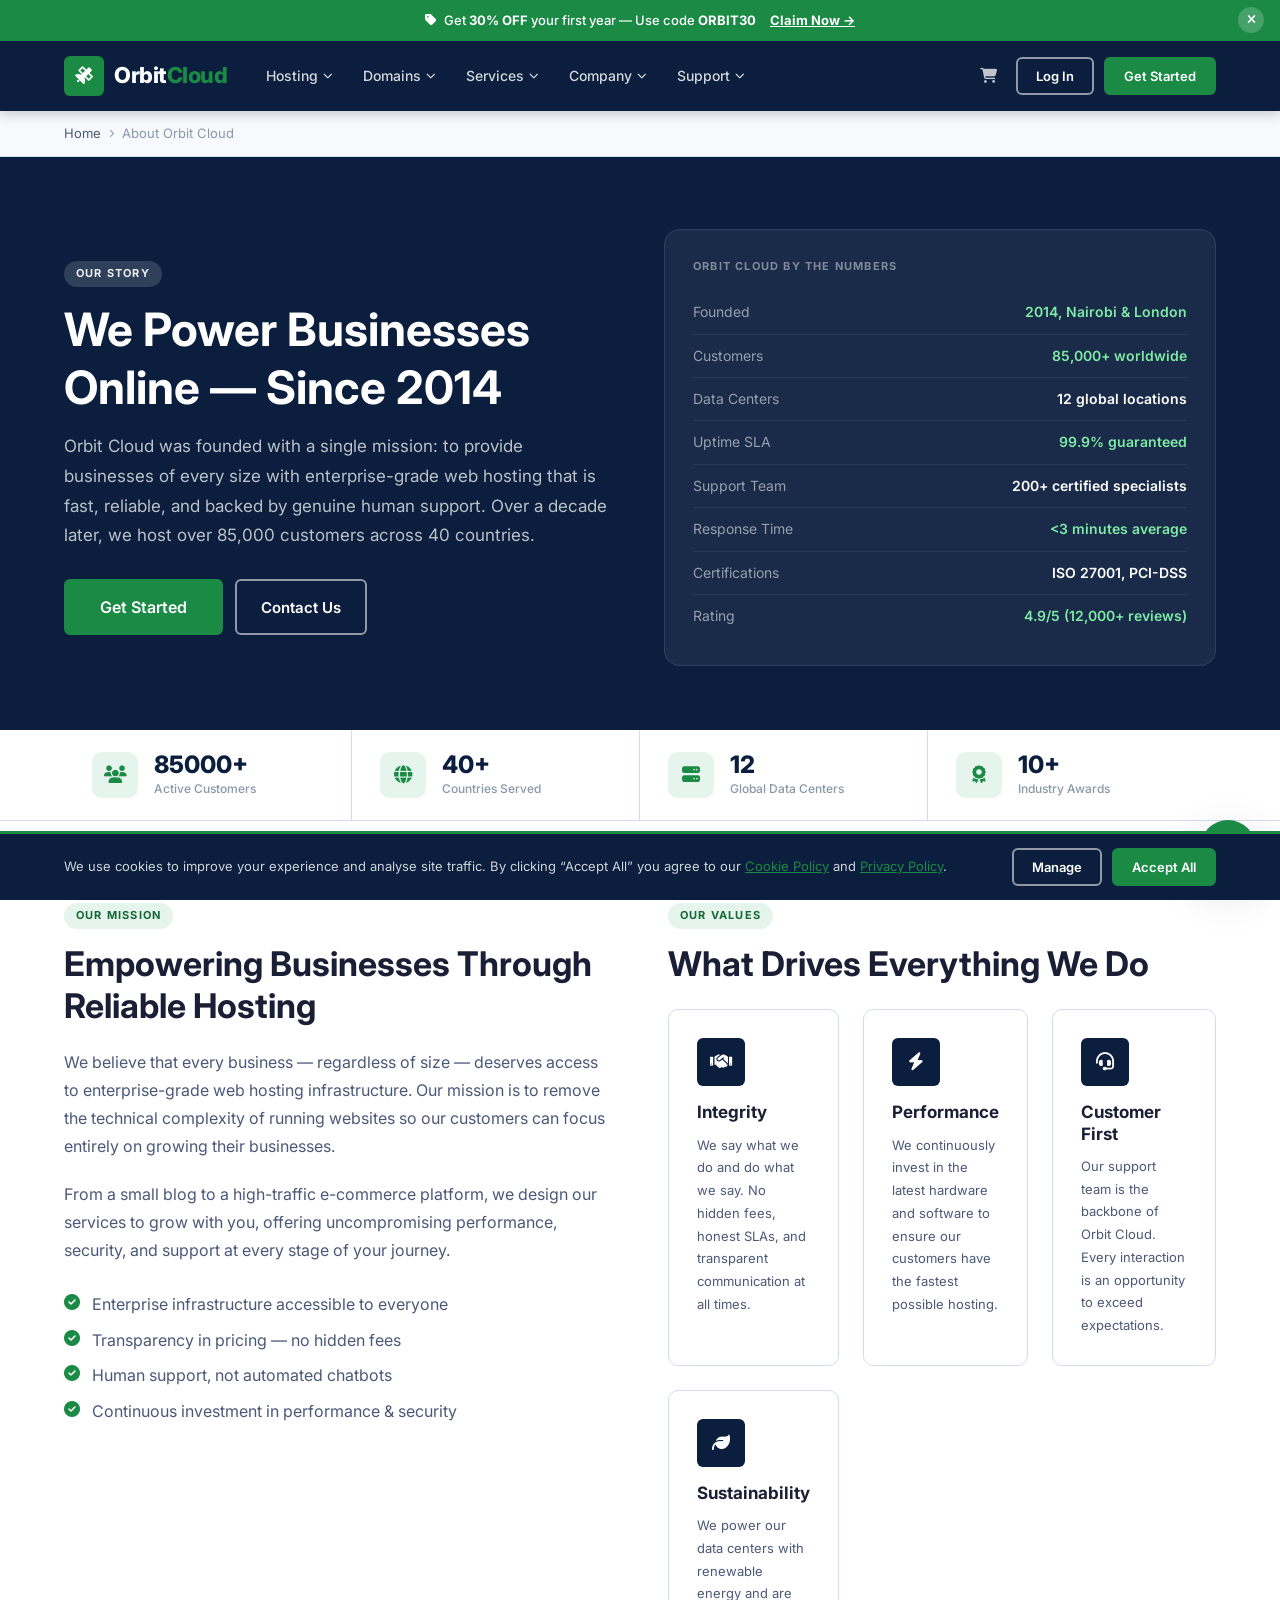
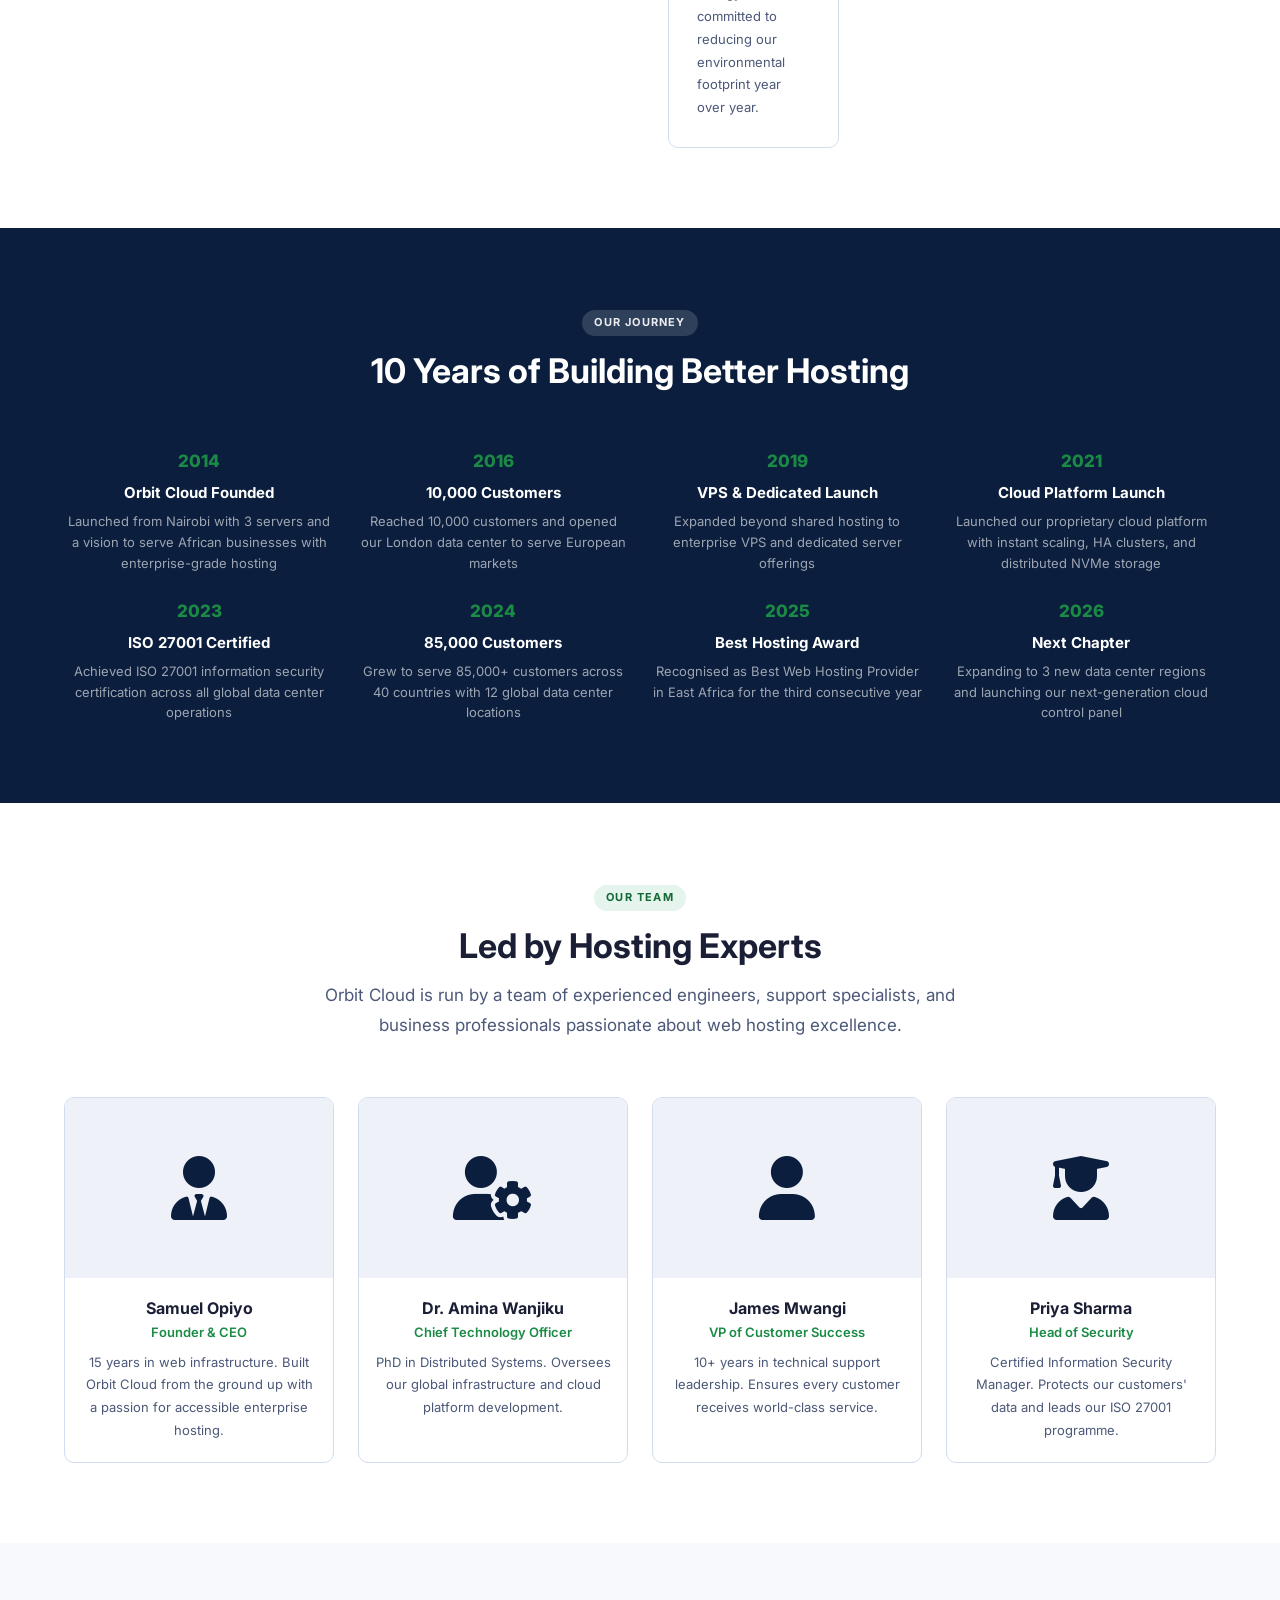
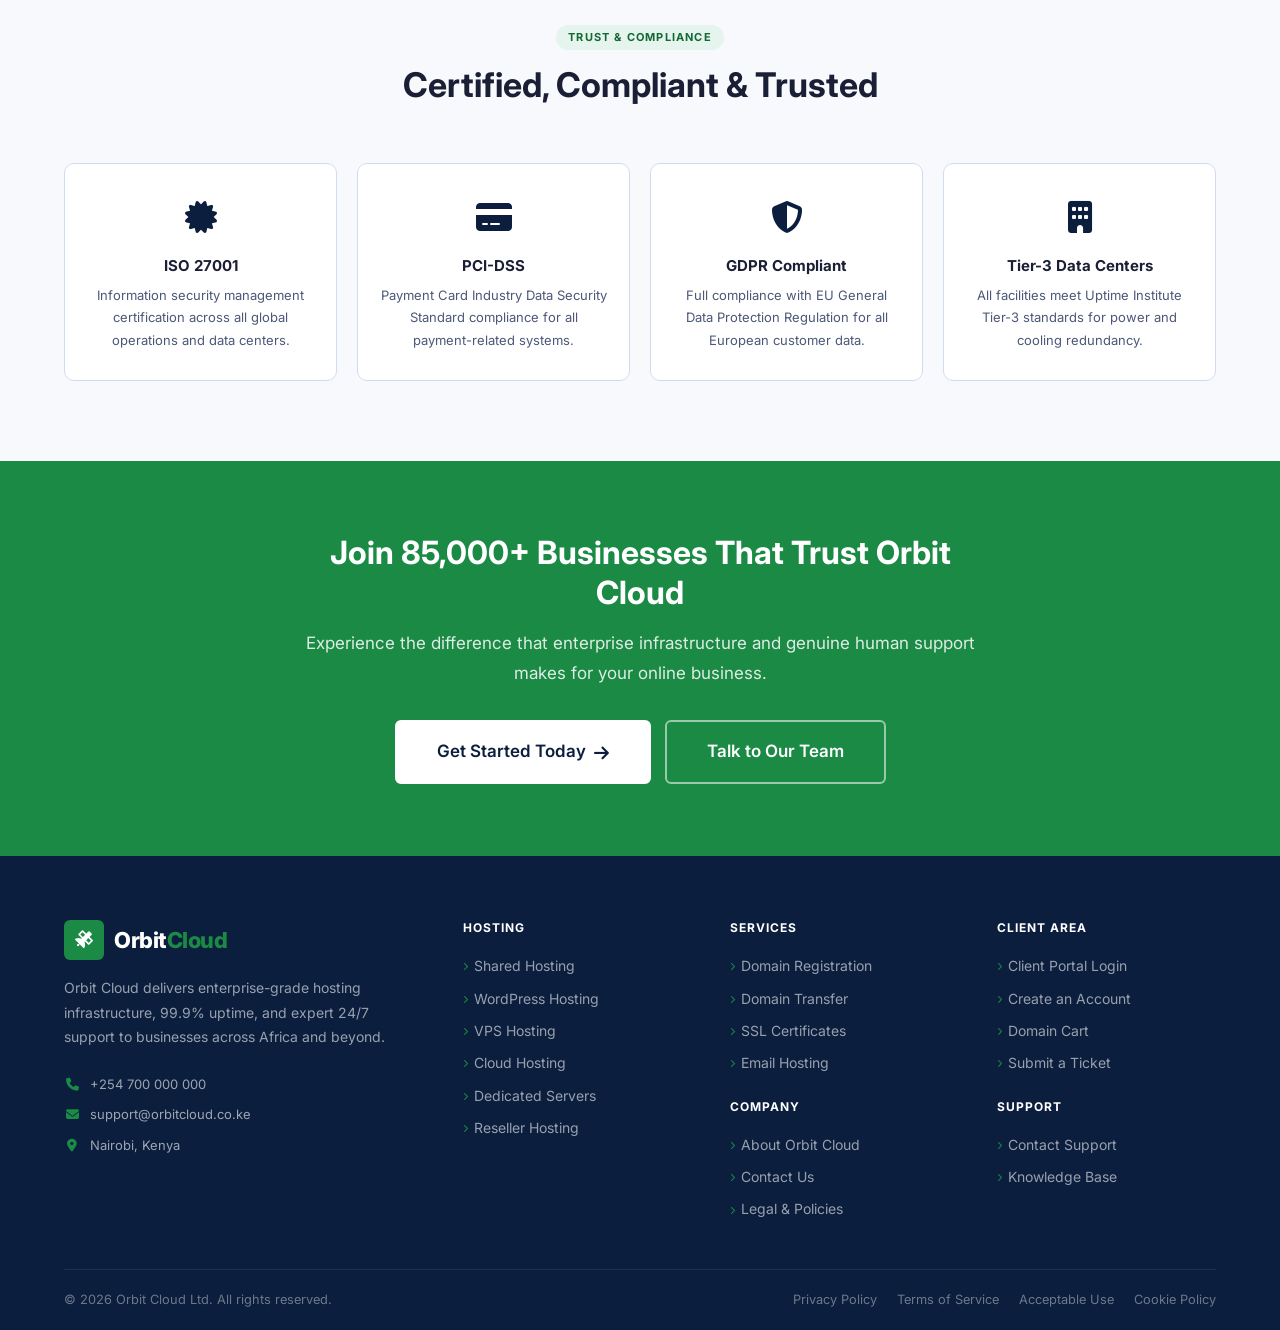
==== commit c3e09164: "rebrand: OrbitHost -> Orbit Cloud across the entire platform Renamed the brand everywhere it appears" ====
--- a/about.html
+++ b/about.html
@@ -6,34 +6,34 @@
   <link rel="icon" type="image/png" sizes="16x16" href="favicon-16x16.png" />
   <link rel="manifest" href="site.webmanifest" />
   <meta charset="UTF-8" /><meta name="viewport" content="width=device-width, initial-scale=1.0" />
-  <title>About OrbitHost — Professional Web Hosting Company</title>
-  <meta name="description" content="Learn about OrbitHost — our story, mission, team, and commitment to delivering enterprise-grade web hosting with exceptional customer support since 2014." />
+  <title>About Orbit Cloud — Professional Web Hosting Company</title>
+  <meta name="description" content="Learn about Orbit Cloud — our story, mission, team, and commitment to delivering enterprise-grade web hosting with exceptional customer support since 2014." />
   <link rel="preconnect" href="https://fonts.googleapis.com" /><link rel="preconnect" href="https://fonts.gstatic.com" crossorigin />
   <link rel="preload" href="https://fonts.googleapis.com/css2?family=Inter:wght@400;500;600;700;800;900&display=swap" as="style" onload="this.onload=null;this.rel='stylesheet'" /><noscript><link href="https://fonts.googleapis.com/css2?family=Inter:wght@400;500;600;700;800;900&display=swap" rel="stylesheet" /></noscript>
   <link rel="preload" href="https://cdnjs.cloudflare.com/ajax/libs/font-awesome/6.5.0/css/all.min.css" as="style" onload="this.onload=null;this.rel='stylesheet'" /><noscript><link rel="stylesheet" href="https://cdnjs.cloudflare.com/ajax/libs/font-awesome/6.5.0/css/all.min.css" /></noscript>
   <link rel="stylesheet" href="css/style.min.css" />
   <link rel="dns-prefetch" href="//cdnjs.cloudflare.com" />
   <meta name="robots" content="index, follow" />
-  <meta name="author" content="OrbitHost" />
-  <meta name="keywords" content="about OrbitHost, web hosting company, hosting provider history, OrbitHost team, ISO 27001 hosting" />
-  <link rel="canonical" href="https://sammy001-svg.github.io/OrbitHost/about.html" />
+  <meta name="author" content="Orbit Cloud" />
+  <meta name="keywords" content="about Orbit Cloud, web hosting company, hosting provider history, Orbit Cloud team, ISO 27001 hosting" />
+  <link rel="canonical" href="https://sammy001-svg.github.io/Orbit Cloud/about.html" />
   <meta property="og:type" content="website" />
-  <meta property="og:site_name" content="OrbitHost" />
-  <meta property="og:title" content="About OrbitHost — Professional Web Hosting Company" />
-  <meta property="og:description" content="Learn about OrbitHost — our story, mission, team, and commitment to enterprise-grade web hosting with exceptional support since 2014." />
-  <meta property="og:url" content="https://sammy001-svg.github.io/OrbitHost/about.html" />
-  <meta property="og:image" content="https://sammy001-svg.github.io/OrbitHost/images/og-image.png" />
+  <meta property="og:site_name" content="Orbit Cloud" />
+  <meta property="og:title" content="About Orbit Cloud — Professional Web Hosting Company" />
+  <meta property="og:description" content="Learn about Orbit Cloud — our story, mission, team, and commitment to enterprise-grade web hosting with exceptional support since 2014." />
+  <meta property="og:url" content="https://sammy001-svg.github.io/Orbit Cloud/about.html" />
+  <meta property="og:image" content="https://sammy001-svg.github.io/Orbit Cloud/images/og-image.png" />
   <meta name="twitter:card" content="summary_large_image" />
-  <meta name="twitter:site" content="@orbithost" />
-  <meta name="twitter:title" content="About OrbitHost" />
-  <meta name="twitter:description" content="OrbitHost has been delivering enterprise-grade web hosting since 2014. ISO 27001, PCI-DSS, and GDPR certified." />
-  <meta name="twitter:image" content="https://sammy001-svg.github.io/OrbitHost/images/og-image.png" />
+  <meta name="twitter:site" content="@orbitcloud" />
+  <meta name="twitter:title" content="About Orbit Cloud" />
+  <meta name="twitter:description" content="Orbit Cloud has been delivering enterprise-grade web hosting since 2014. ISO 27001, PCI-DSS, and GDPR certified." />
+  <meta name="twitter:image" content="https://sammy001-svg.github.io/Orbit Cloud/images/og-image.png" />
   <script type="application/ld+json">
   {
     "@context": "https://schema.org",
     "@type": "BreadcrumbList",
     "itemListElement": [
-      {"@type": "ListItem", "position": 1, "name": "Home", "item": "https://sammy001-svg.github.io/OrbitHost/"},
+      {"@type": "ListItem", "position": 1, "name": "Home", "item": "https://sammy001-svg.github.io/Orbit Cloud/"},
       {"@type": "ListItem", "position": 2, "name": "About Us"}
     ]
   }
@@ -42,14 +42,14 @@
   {
     "@context": "https://schema.org",
     "@type": "Organization",
-    "name": "OrbitHost",
-    "url": "https://sammy001-svg.github.io/OrbitHost",
-    "logo": "https://sammy001-svg.github.io/OrbitHost/images/og-image.png",
+    "name": "Orbit Cloud",
+    "url": "https://sammy001-svg.github.io/Orbit Cloud",
+    "logo": "https://sammy001-svg.github.io/Orbit Cloud/images/og-image.png",
     "foundingDate": "2014",
-    "description": "OrbitHost is a professional web hosting provider delivering enterprise-grade infrastructure and 24/7 expert support since 2014.",
+    "description": "Orbit Cloud is a professional web hosting provider delivering enterprise-grade infrastructure and 24/7 expert support since 2014.",
     "contactPoint": {"@type": "ContactPoint", "telephone": "+254-700-000-000", "contactType": "customer support", "availableLanguage": "English"},
     "address": {"@type": "PostalAddress", "addressCountry": "KE"},
-    "sameAs": ["https://twitter.com/orbithost", "https://www.facebook.com/orbithost", "https://www.linkedin.com/company/orbithost"]
+    "sameAs": ["https://twitter.com/orbitcloud", "https://www.facebook.com/orbitcloud", "https://www.linkedin.com/company/orbitcloud"]
   }
   </script>
 </head>
@@ -63,7 +63,7 @@
       <!-- Logo -->
       <a href="index.html" class="logo">
         <div class="logo-icon"><i class="fas fa-satellite"></i></div>
-        <span class="logo-text">Orbit<span>Host</span></span>
+        <span class="logo-text">Orbit<span>Cloud</span></span>
       </a>
 
       <!-- Desktop Nav -->
@@ -142,7 +142,7 @@
           <li class="nav-item">
             <a href="about.html" class="nav-link">Company <i class="fas fa-chevron-down chevron"></i></a>
             <div class="dropdown">
-              <a href="about.html"><i class="fas fa-building"></i> About OrbitHost</a>
+              <a href="about.html"><i class="fas fa-building"></i> About Orbit Cloud</a>
               <a href="about.html#team"><i class="fas fa-users"></i> Our Team</a>
               <a href="legal.html"><i class="fas fa-file-shield"></i> Legal &amp; Policies</a>
             </div>
@@ -212,21 +212,21 @@
   </div>
 </nav>
 
-<div class="breadcrumb"><div class="container"><ol><li><a href="index.html">Home</a></li><li><i class="fas fa-chevron-right"></i></li><li>About OrbitHost</li></ol></div></div>
+<div class="breadcrumb"><div class="container"><ol><li><a href="index.html">Home</a></li><li><i class="fas fa-chevron-right"></i></li><li>About Orbit Cloud</li></ol></div></div>
 
 <!-- About Hero -->
 <section class="page-hero"><div class="container"><div class="page-hero-inner">
   <div>
     <span class="section-tag tag-white">Our Story</span>
     <h1>We Power Businesses Online — Since 2014</h1>
-    <p>OrbitHost was founded with a single mission: to provide businesses of every size with enterprise-grade web hosting that is fast, reliable, and backed by genuine human support. Over a decade later, we host over 85,000 customers across 40 countries.</p>
+    <p>Orbit Cloud was founded with a single mission: to provide businesses of every size with enterprise-grade web hosting that is fast, reliable, and backed by genuine human support. Over a decade later, we host over 85,000 customers across 40 countries.</p>
     <div class="page-hero-ctas">
       <a href="hosting/shared.html" class="btn btn-green btn-lg">Get Started</a>
       <a href="contact.html" class="btn btn-outline-white">Contact Us</a>
     </div>
   </div>
   <div><div class="hero-spec-panel">
-    <div class="spec-panel-title">OrbitHost by the Numbers</div>
+    <div class="spec-panel-title">Orbit Cloud by the Numbers</div>
     <div class="spec-row"><span class="spec-key">Founded</span><span class="spec-val good">2014, Nairobi &amp; London</span></div>
     <div class="spec-row"><span class="spec-key">Customers</span><span class="spec-val good">85,000+ worldwide</span></div>
     <div class="spec-row"><span class="spec-key">Data Centers</span><span class="spec-val">12 global locations</span></div>
@@ -267,7 +267,7 @@
       <div class="values-grid about-values-grid">
         <div class="value-card"><div class="value-icon"><i class="fas fa-handshake"></i></div><h4>Integrity</h4><p class="fs-sm">We say what we do and do what we say. No hidden fees, honest SLAs, and transparent communication at all times.</p></div>
         <div class="value-card"><div class="value-icon"><i class="fas fa-bolt"></i></div><h4>Performance</h4><p class="fs-sm">We continuously invest in the latest hardware and software to ensure our customers have the fastest possible hosting.</p></div>
-        <div class="value-card"><div class="value-icon"><i class="fas fa-headset"></i></div><h4>Customer First</h4><p class="fs-sm">Our support team is the backbone of OrbitHost. Every interaction is an opportunity to exceed expectations.</p></div>
+        <div class="value-card"><div class="value-icon"><i class="fas fa-headset"></i></div><h4>Customer First</h4><p class="fs-sm">Our support team is the backbone of Orbit Cloud. Every interaction is an opportunity to exceed expectations.</p></div>
         <div class="value-card"><div class="value-icon"><i class="fas fa-leaf"></i></div><h4>Sustainability</h4><p class="fs-sm">We power our data centers with renewable energy and are committed to reducing our environmental footprint year over year.</p></div>
       </div>
     </div>
@@ -278,7 +278,7 @@
 <section class="section section-navy"><div class="container">
   <div class="section-header animate-in"><span class="section-tag tag-white">Our Journey</span><h2 class="color-white">10 Years of Building Better Hosting</h2></div>
   <div class="milestones">
-    <div class="milestone animate-in"><div class="milestone-year">2014</div><div class="milestone-title">OrbitHost Founded</div><div class="milestone-desc">Launched from Nairobi with 3 servers and a vision to serve African businesses with enterprise-grade hosting</div></div>
+    <div class="milestone animate-in"><div class="milestone-year">2014</div><div class="milestone-title">Orbit Cloud Founded</div><div class="milestone-desc">Launched from Nairobi with 3 servers and a vision to serve African businesses with enterprise-grade hosting</div></div>
     <div class="milestone animate-in"><div class="milestone-year">2016</div><div class="milestone-title">10,000 Customers</div><div class="milestone-desc">Reached 10,000 customers and opened our London data center to serve European markets</div></div>
     <div class="milestone animate-in"><div class="milestone-year">2019</div><div class="milestone-title">VPS &amp; Dedicated Launch</div><div class="milestone-desc">Expanded beyond shared hosting to enterprise VPS and dedicated server offerings</div></div>
     <div class="milestone animate-in"><div class="milestone-year">2021</div><div class="milestone-title">Cloud Platform Launch</div><div class="milestone-desc">Launched our proprietary cloud platform with instant scaling, HA clusters, and distributed NVMe storage</div></div>
@@ -291,9 +291,9 @@
 
 <!-- Team -->
 <section class="section" id="team"><div class="container">
-  <div class="section-header animate-in"><span class="section-tag">Our Team</span><h2>Led by Hosting Experts</h2><p>OrbitHost is run by a team of experienced engineers, support specialists, and business professionals passionate about web hosting excellence.</p></div>
+  <div class="section-header animate-in"><span class="section-tag">Our Team</span><h2>Led by Hosting Experts</h2><p>Orbit Cloud is run by a team of experienced engineers, support specialists, and business professionals passionate about web hosting excellence.</p></div>
   <div class="team-grid">
-    <div class="team-card animate-in"><div class="team-photo"><i class="fas fa-user-tie"></i></div><div class="team-info"><h4>Samuel Opiyo</h4><div class="role">Founder &amp; CEO</div><p>15 years in web infrastructure. Built OrbitHost from the ground up with a passion for accessible enterprise hosting.</p></div></div>
+    <div class="team-card animate-in"><div class="team-photo"><i class="fas fa-user-tie"></i></div><div class="team-info"><h4>Samuel Opiyo</h4><div class="role">Founder &amp; CEO</div><p>15 years in web infrastructure. Built Orbit Cloud from the ground up with a passion for accessible enterprise hosting.</p></div></div>
     <div class="team-card animate-in"><div class="team-photo"><i class="fas fa-user-cog"></i></div><div class="team-info"><h4>Dr. Amina Wanjiku</h4><div class="role">Chief Technology Officer</div><p>PhD in Distributed Systems. Oversees our global infrastructure and cloud platform development.</p></div></div>
     <div class="team-card animate-in"><div class="team-photo"><i class="fas fa-user"></i></div><div class="team-info"><h4>James Mwangi</h4><div class="role">VP of Customer Success</div><p>10+ years in technical support leadership. Ensures every customer receives world-class service.</p></div></div>
     <div class="team-card animate-in"><div class="team-photo"><i class="fas fa-user-graduate"></i></div><div class="team-info"><h4>Priya Sharma</h4><div class="role">Head of Security</div><p>Certified Information Security Manager. Protects our customers' data and leads our ISO 27001 programme.</p></div></div>
@@ -312,7 +312,7 @@
 </div></section>
 
 <section class="cta-banner"><div class="container"><div class="cta-inner animate-in">
-  <h2>Join 85,000+ Businesses That Trust OrbitHost</h2>
+  <h2>Join 85,000+ Businesses That Trust Orbit Cloud</h2>
   <p>Experience the difference that enterprise infrastructure and genuine human support makes for your online business.</p>
   <div class="cta-btns"><a href="hosting/shared.html" class="btn btn-white btn-xl">Get Started Today <i class="fas fa-arrow-right"></i></a><a href="contact.html" class="btn btn-outline-white btn-xl">Talk to Our Team</a></div>
 </div></div></section>
@@ -323,9 +323,9 @@
       <div class="footer-brand">
         <a href="index.html" class="logo">
           <div class="logo-icon"><i class="fas fa-satellite"></i></div>
-          <span class="logo-text">Orbit<span>Host</span></span>
+          <span class="logo-text">Orbit<span>Cloud</span></span>
         </a>
-        <p>OrbitHost delivers enterprise-grade hosting infrastructure, 99.9% uptime, and expert 24/7 support to businesses across Africa and beyond.</p>
+        <p>Orbit Cloud delivers enterprise-grade hosting infrastructure, 99.9% uptime, and expert 24/7 support to businesses across Africa and beyond.</p>
         <div class="footer-contacts">
           <div class="footer-contact"><i class="fas fa-phone"></i> +254 700 000 000</div>
           <div class="footer-contact"><i class="fas fa-envelope"></i> support@orbitcloud.co.ke</div>
@@ -353,7 +353,7 @@
         </div>
         <h4 class="mt-24">Company</h4>
         <div class="footer-links">
-          <a href="about.html"><i class="fas fa-chevron-right"></i> About OrbitHost</a>
+          <a href="about.html"><i class="fas fa-chevron-right"></i> About Orbit Cloud</a>
           <a href="contact.html"><i class="fas fa-chevron-right"></i> Contact Us</a>
           <a href="legal.html"><i class="fas fa-chevron-right"></i> Legal &amp; Policies</a>
         </div>
@@ -374,7 +374,7 @@
       </div>
     </div>
     <div class="footer-bottom">
-      <span>&copy; 2026 OrbitHost Ltd. All rights reserved.</span>
+      <span>&copy; 2026 Orbit Cloud Ltd. All rights reserved.</span>
       <div class="footer-bottom-links">
         <a href="legal.html#privacy">Privacy Policy</a>
         <a href="legal.html#terms">Terms of Service</a>
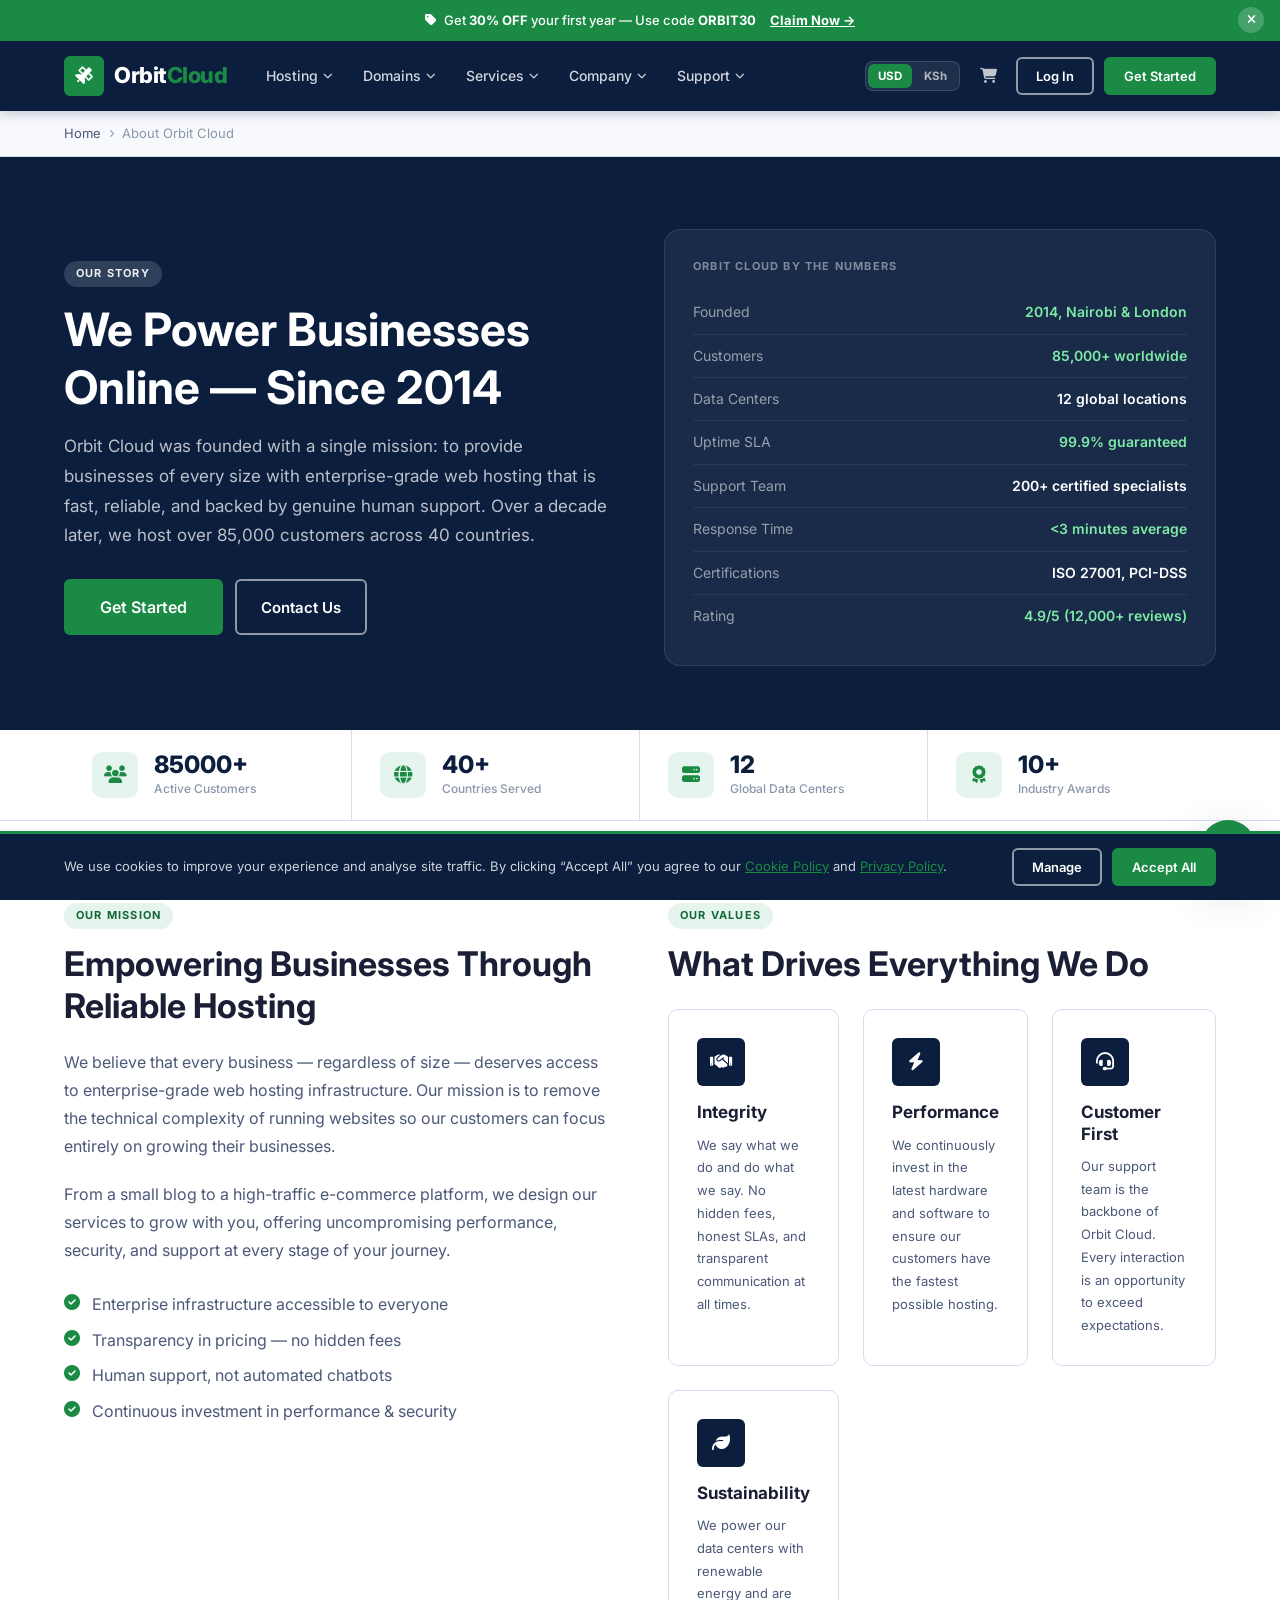
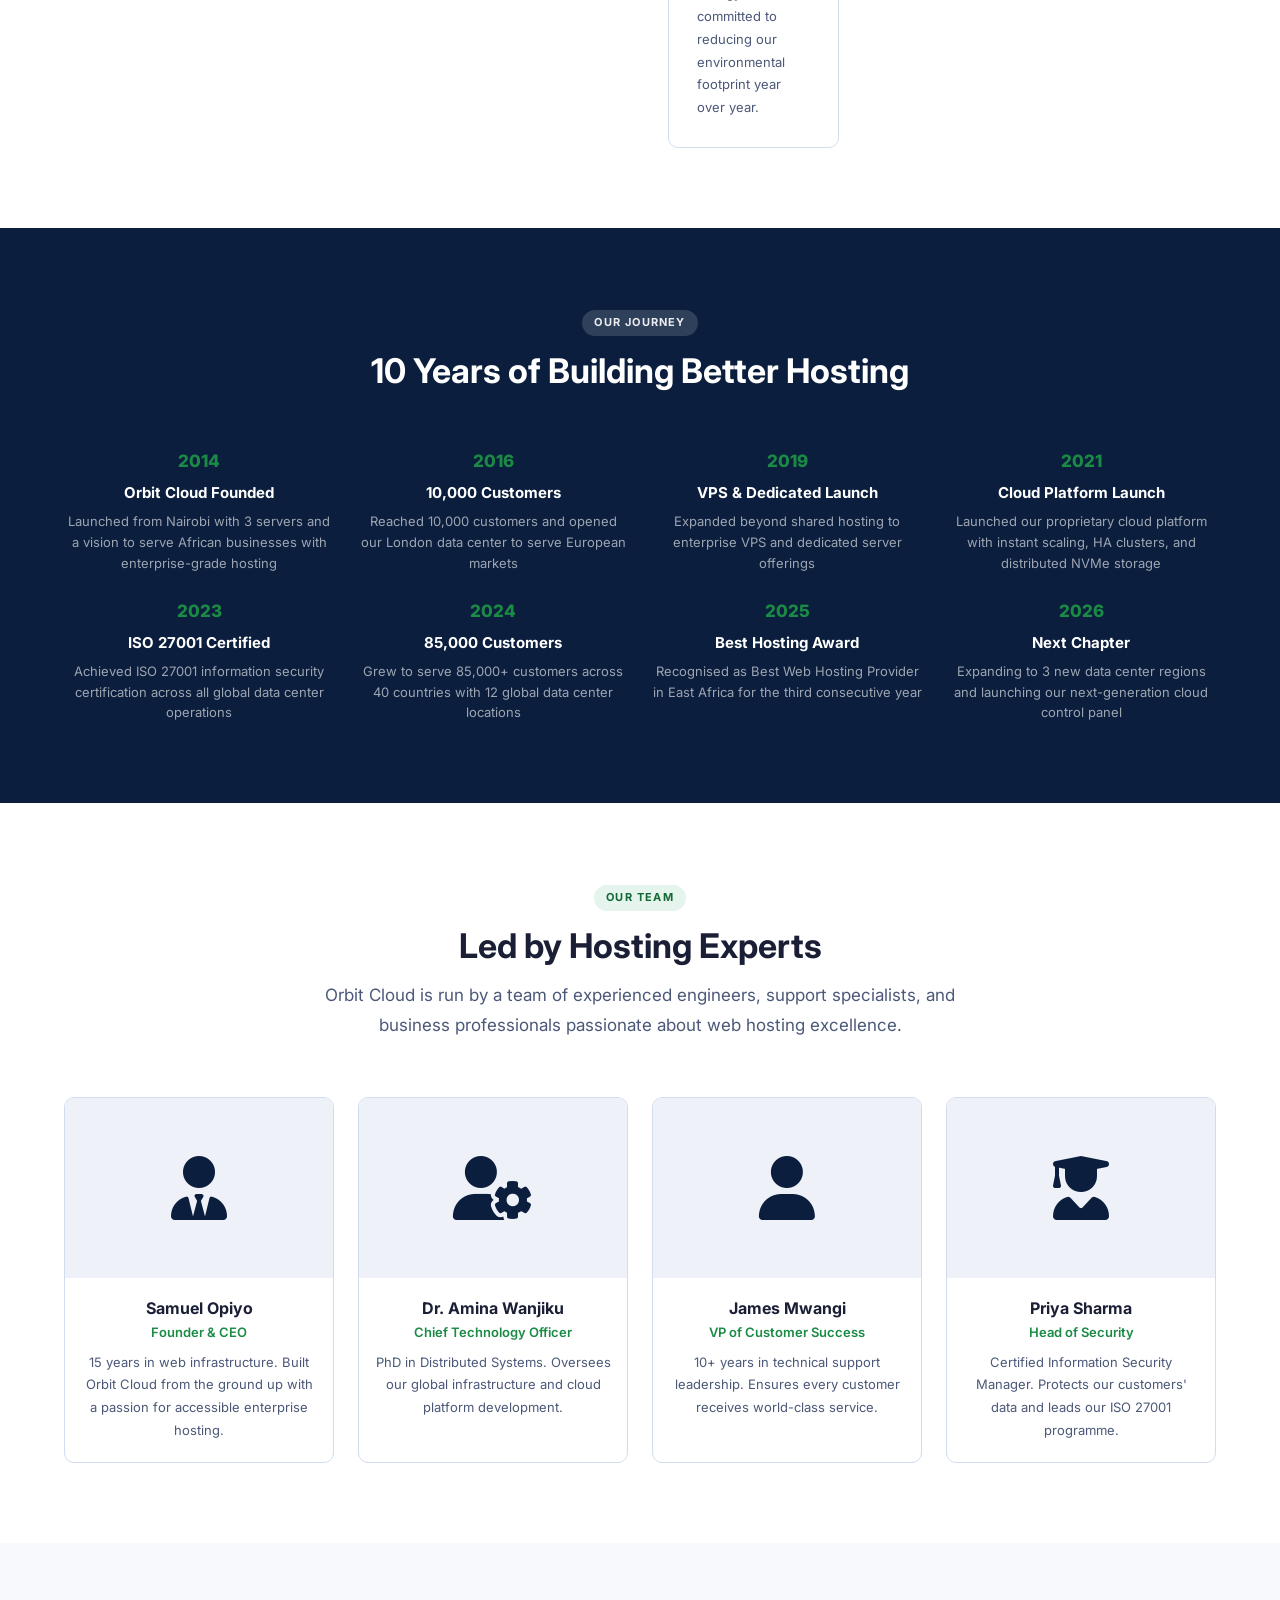
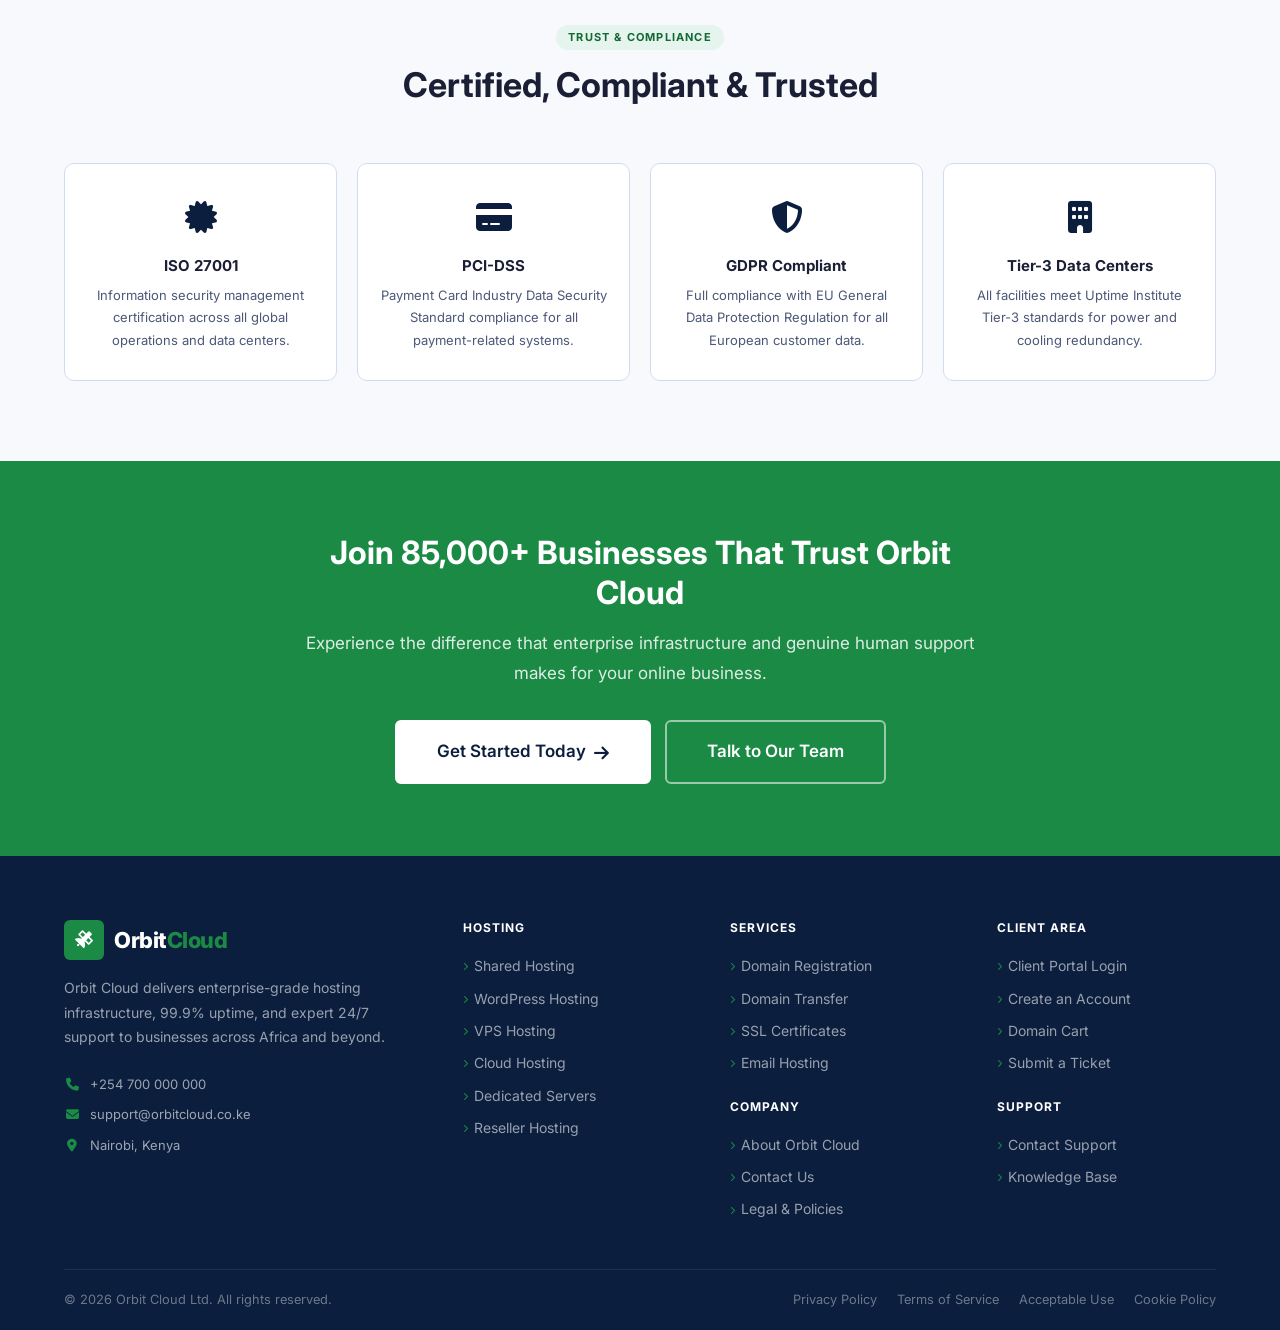
==== commit ec5de750: "feat(currency): dual KES/USD support — detection, toggle, admin pricing, checkout Kenya visitors now" ====
--- a/about.html
+++ b/about.html
@@ -16,24 +16,24 @@
   <meta name="robots" content="index, follow" />
   <meta name="author" content="Orbit Cloud" />
   <meta name="keywords" content="about Orbit Cloud, web hosting company, hosting provider history, Orbit Cloud team, ISO 27001 hosting" />
-  <link rel="canonical" href="https://sammy001-svg.github.io/Orbit Cloud/about.html" />
+  <link rel="canonical" href="https://orbitcloud.co.ke/about.html" />
   <meta property="og:type" content="website" />
   <meta property="og:site_name" content="Orbit Cloud" />
   <meta property="og:title" content="About Orbit Cloud — Professional Web Hosting Company" />
   <meta property="og:description" content="Learn about Orbit Cloud — our story, mission, team, and commitment to enterprise-grade web hosting with exceptional support since 2014." />
-  <meta property="og:url" content="https://sammy001-svg.github.io/Orbit Cloud/about.html" />
-  <meta property="og:image" content="https://sammy001-svg.github.io/Orbit Cloud/images/og-image.png" />
+  <meta property="og:url" content="https://orbitcloud.co.ke/about.html" />
+  <meta property="og:image" content="https://orbitcloud.co.ke/images/og-image.png" />
   <meta name="twitter:card" content="summary_large_image" />
   <meta name="twitter:site" content="@orbitcloud" />
   <meta name="twitter:title" content="About Orbit Cloud" />
   <meta name="twitter:description" content="Orbit Cloud has been delivering enterprise-grade web hosting since 2014. ISO 27001, PCI-DSS, and GDPR certified." />
-  <meta name="twitter:image" content="https://sammy001-svg.github.io/Orbit Cloud/images/og-image.png" />
+  <meta name="twitter:image" content="https://orbitcloud.co.ke/images/og-image.png" />
   <script type="application/ld+json">
   {
     "@context": "https://schema.org",
     "@type": "BreadcrumbList",
     "itemListElement": [
-      {"@type": "ListItem", "position": 1, "name": "Home", "item": "https://sammy001-svg.github.io/Orbit Cloud/"},
+      {"@type": "ListItem", "position": 1, "name": "Home", "item": "https://orbitcloud.co.ke/"},
       {"@type": "ListItem", "position": 2, "name": "About Us"}
     ]
   }
@@ -43,8 +43,8 @@
     "@context": "https://schema.org",
     "@type": "Organization",
     "name": "Orbit Cloud",
-    "url": "https://sammy001-svg.github.io/Orbit Cloud",
-    "logo": "https://sammy001-svg.github.io/Orbit Cloud/images/og-image.png",
+    "url": "https://orbitcloud.co.ke",
+    "logo": "https://orbitcloud.co.ke/images/og-image.png",
     "foundingDate": "2014",
     "description": "Orbit Cloud is a professional web hosting provider delivering enterprise-grade infrastructure and 24/7 expert support since 2014.",
     "contactPoint": {"@type": "ContactPoint", "telephone": "+254-700-000-000", "contactType": "customer support", "availableLanguage": "English"},
@@ -126,7 +126,7 @@
             <div class="dropdown">
               <a href="domains.html"><i class="fas fa-search"></i> Register Domain</a>
               <a href="domains.html#transfer"><i class="fas fa-exchange-alt"></i> Transfer Domain</a>
-              <a href="#" data-whmcs-action="cart"><i class="fas fa-cart-shopping"></i> Domain Cart</a>
+              <a href="portal/cart.php"><i class="fas fa-cart-shopping"></i> Domain Cart</a>
             </div>
           </li>
           <!-- Services -->
@@ -151,9 +151,10 @@
           <li class="nav-item">
             <a href="contact.html" class="nav-link">Support <i class="fas fa-chevron-down chevron"></i></a>
             <div class="dropdown">
+              <a href="kb/index.php"><i class="fas fa-book"></i> Knowledge Base</a>
               <a href="contact.html"><i class="fas fa-headset"></i> Contact Support</a>
-              <a href="#" data-whmcs-action="ticket"><i class="fas fa-ticket-alt"></i> Submit a Ticket</a>
-              <a href="#" data-whmcs-action="login"><i class="fas fa-right-to-bracket"></i> Client Portal</a>
+              <a href="portal/tickets/add.php"><i class="fas fa-ticket-alt"></i> Submit a Ticket</a>
+              <a href="portal/login.php"><i class="fas fa-right-to-bracket"></i> Client Portal</a>
             </div>
           </li>
         </ul>
@@ -161,9 +162,10 @@
 
       <!-- Header CTA -->
       <div class="header-right">
-        <a href="#" class="header-cart" data-whmcs-action="cart" aria-label="Cart" title="Domain cart"><i class="fas fa-cart-shopping"></i></a>
-        <a href="#" class="btn btn-outline-white btn-sm" data-whmcs-action="login">Log In</a>
-        <a href="#" class="btn btn-green btn-sm" data-whmcs-action="register">Get Started</a>
+        <div class="currency-toggle" role="group" aria-label="Currency"><button type="button" data-cur="USD">USD</button><button type="button" data-cur="KES">KSh</button></div>
+        <a href="portal/cart.php" class="header-cart" aria-label="Cart" title="Domain cart"><i class="fas fa-cart-shopping"></i></a>
+        <a href="portal/login.php" class="btn btn-outline-white btn-sm">Log In</a>
+        <a href="portal/register.php" class="btn btn-green btn-sm">Get Started</a>
       </div>
 
       <!-- Mobile Toggle -->
@@ -207,8 +209,9 @@
     </li>
   </ul>
   <div class="mobile-nav-btns">
-    <a href="#" class="btn btn-outline-white" data-whmcs-action="login">Log In</a>
-    <a href="#" class="btn btn-green" data-whmcs-action="register">Get Started</a>
+    <div class="currency-toggle-mobile" role="group" aria-label="Currency"><button type="button" data-cur="USD">USD</button><button type="button" data-cur="KES">KSh</button></div>
+    <a href="portal/login.php" class="btn btn-outline-white">Log In</a>
+    <a href="portal/register.php" class="btn btn-green">Get Started</a>
   </div>
 </nav>
 
@@ -361,15 +364,15 @@
       <div class="footer-col">
         <h4>Client Area</h4>
         <div class="footer-links">
-          <a href="#" data-whmcs-action="login"><i class="fas fa-chevron-right"></i> Client Portal Login</a>
-          <a href="#" data-whmcs-action="register"><i class="fas fa-chevron-right"></i> Create an Account</a>
-          <a href="#" data-whmcs-action="cart"><i class="fas fa-chevron-right"></i> Domain Cart</a>
-          <a href="#" data-whmcs-action="ticket"><i class="fas fa-chevron-right"></i> Submit a Ticket</a>
+          <a href="portal/login.php"><i class="fas fa-chevron-right"></i> Client Portal Login</a>
+          <a href="portal/register.php"><i class="fas fa-chevron-right"></i> Create an Account</a>
+          <a href="portal/cart.php"><i class="fas fa-chevron-right"></i> Domain Cart</a>
+          <a href="portal/tickets/add.php"><i class="fas fa-chevron-right"></i> Submit a Ticket</a>
         </div>
         <h4 class="mt-24">Support</h4>
         <div class="footer-links">
           <a href="contact.html"><i class="fas fa-chevron-right"></i> Contact Support</a>
-          <a href="contact.html"><i class="fas fa-chevron-right"></i> Knowledge Base</a>
+          <a href="kb/index.php"><i class="fas fa-chevron-right"></i> Knowledge Base</a>
         </div>
       </div>
     </div>
@@ -385,6 +388,6 @@
   </div>
 </footer>
 
-<script src="js/site-settings.js?v=1" defer></script><script src="js/whmcs.js?v=5" defer></script><script src="js/main.min.js?v=7" defer></script>
+<script src="js/site-settings.js?v=3" defer></script><script src="js/whmcs.js?v=6" defer></script><script src="js/currency.js?v=1" defer></script><script src="js/main.min.js?v=8" defer></script>
 </body>
 </html>
--- a/css/style.min.css
+++ b/css/style.min.css
@@ -1 +1 @@
-:root{--navy: #0B1E3D;--navy-mid: #1B3460;--navy-light: #2B4A80;--green: #1A8A45;--green-dark: #146836;--green-pale: #E5F4EC;--white: #FFFFFF;--off-white: #F7F9FC;--gray-light: #EEF1F7;--gray: #D1DCF0;--text: #1A1F36;--text-sub: #4B5878;--text-muted: #8898AA;--danger: #C0392B;--warning: #D97706;--amber: #F59E0B;--shadow-xs: 0 1px 2px rgba(11,30,61,0.06);--shadow-sm: 0 2px 6px rgba(11,30,61,0.08);--shadow-md: 0 4px 16px rgba(11,30,61,0.10);--shadow-lg: 0 8px 32px rgba(11,30,61,0.14);--shadow-xl: 0 16px 48px rgba(11,30,61,0.18);--radius-sm: 4px;--radius: 6px;--radius-lg: 10px;--radius-xl: 16px;--transition: all 0.22s ease;--font: 'Inter',system-ui,-apple-system,BlinkMacSystemFont,'Segoe UI',sans-serif}*,*::before,*::after{box-sizing: border-box;margin: 0;padding: 0}html{font-size: 16px;scroll-behavior: smooth}body{font-family: var(--font);color: var(--text);background: var(--white);line-height: 1.6;-webkit-font-smoothing: antialiased;animation: pageFadeIn 0.3s ease both}@keyframes pageFadeIn{from{opacity: 0}to{opacity: 1}}img{max-width: 100%;display: block}a{text-decoration: none;color: inherit}ul,ol{list-style: none}input,button,select,textarea{font-family: inherit}button{cursor: pointer;border: none;background: none}h1,h2,h3,h4,h5,h6{font-weight: 700;line-height: 1.25;color: var(--text)}h1{font-size: clamp(1.875rem,4vw,2.875rem)}h2{font-size: clamp(1.5rem,3vw,2.125rem)}h3{font-size: clamp(1.125rem,2vw,1.375rem)}h4{font-size: 1.0625rem}h5{font-size: 0.9375rem}p{color: var(--text-sub);line-height: 1.75}.container{max-width: 1200px;margin: 0 auto;padding: 0 24px}.container-wide{max-width: 1400px;margin: 0 auto;padding: 0 24px}.section{padding: 80px 0}.section-sm{padding: 56px 0}.section-lg{padding: 100px 0}.section-alt{background: var(--off-white)}.section-navy{background: var(--navy)}.section-gray{background: var(--gray-light)}.text-center{text-align: center}.text-white{color: var(--white) !important}.text-navy{color: var(--navy) !important}.text-green{color: var(--green) !important}.text-muted{color: var(--text-muted) !important}.fw-700{font-weight: 700}.fw-600{font-weight: 600}.d-flex{display: flex}.align-center{align-items: center}.gap-2{gap: 8px}.mt-4{margin-top: 16px}.mt-6{margin-top: 24px}.mt-8{margin-top: 32px}.mb-28{margin-bottom: 28px}.mb-24{margin-bottom: 24px}.mt-24{margin-top: 24px}.fs-1rem{font-size: 1rem}.fs-2rem{font-size: 2rem}.hidden{display: none}.feat-unavailable{opacity: 0.5}.card-cta--centered{justify-content: center;margin-top: 12px}.plans-grid--centered{max-width: 960px;margin: 0 auto}.amount--free{font-size: 1.75rem;color: var(--green)}.mb-20{margin-bottom: 20px}.mb-56{margin-bottom: 56px}.fs-sm{font-size: 0.8125rem}.color-white{color: white}.about-mission-grid{display: grid;grid-template-columns: 1fr 1fr;gap: 56px;align-items: start}.about-values-grid{grid-template-columns: 1fr 1fr;gap: 16px;margin-top: 24px}.container-narrow{max-width: 800px;margin: 0 auto;padding: 0 24px}.border-top-green{border-top: 4px solid var(--green) !important}.border-top-navy{border-top: 4px solid var(--navy) !important}.fs-xs{font-size: 0.8rem}.section-header{text-align: center;max-width: 640px;margin: 0 auto 56px}.section-header h2{margin-bottom: 14px}.section-header p{font-size: 1.0625rem}.section-tag{display: inline-block;background: var(--green-pale);color: var(--green-dark);font-size: 0.6875rem;font-weight: 700;letter-spacing: 1.2px;text-transform: uppercase;padding: 4px 12px;border-radius: 20px;margin-bottom: 14px}.section-tag.tag-white{background: rgba(255,255,255,0.15);color: rgba(255,255,255,0.9)}.section-tag.tag-navy{background: rgba(27,52,96,0.12);color: var(--navy-mid)}.btn{display: inline-flex;align-items: center;justify-content: center;gap: 8px;padding: 12px 24px;font-size: 0.9375rem;font-weight: 600;border-radius: var(--radius);transition: var(--transition);cursor: pointer;border: 2px solid transparent;white-space: nowrap;line-height: 1.4}.btn-sm{padding: 8px 18px;font-size: 0.8125rem}.btn-lg{padding: 15px 34px;font-size: 1rem}.btn-xl{padding: 18px 40px;font-size: 1.0625rem}.btn-block{width: 100%}.btn-green{background: var(--green);color: var(--white);border-color: var(--green)}.btn-green:hover{background: var(--green-dark);border-color: var(--green-dark)}.btn-navy{background: var(--navy);color: var(--white);border-color: var(--navy)}.btn-navy:hover{background: var(--navy-mid);border-color: var(--navy-mid)}.btn-white{background: var(--white);color: var(--navy);border-color: var(--white)}.btn-white:hover{background: var(--off-white);border-color: var(--off-white)}.btn-outline-white{background: transparent;color: var(--white);border-color: rgba(255,255,255,0.55)}.btn-outline-white:hover{background: var(--white);color: var(--navy);border-color: var(--white)}.btn-outline-green{background: transparent;color: var(--green);border-color: var(--green)}.btn-outline-green:hover{background: var(--green);color: var(--white)}.btn-outline-navy{background: transparent;color: var(--navy);border-color: var(--navy)}.btn-outline-navy:hover{background: var(--navy);color: var(--white)}.announcement-bar{background: var(--green);color: var(--white);padding: 10px 24px;position: relative;z-index: 1100}.announcement-content{display: flex;align-items: center;justify-content: center;gap: 8px;font-size: 0.8125rem;font-weight: 500;text-align: center}.announcement-content a{color: var(--white);font-weight: 700;text-decoration: underline;margin-left: 6px}.announcement-content a:hover{opacity: 0.85}.announcement-close{position: absolute;right: 16px;top: 50%;transform: translateY(-50%);width: 26px;height: 26px;border-radius: 50%;background: rgba(255,255,255,0.2);color: var(--white);font-size: 0.75rem;display: flex;align-items: center;justify-content: center;transition: var(--transition);flex-shrink: 0}.announcement-close:hover{background: rgba(255,255,255,0.35)}.site-header{background: var(--navy);position: sticky;top: 0;z-index: 1000;box-shadow: 0 2px 12px rgba(11,30,61,0.25)}.header-inner{display: flex;align-items: center;height: 70px;gap: 24px}.logo{display: flex;align-items: center;gap: 10px;flex-shrink: 0}.logo-icon{width: 40px;height: 40px;background: var(--green);border-radius: var(--radius);display: flex;align-items: center;justify-content: center}.logo-icon i{color: var(--white);font-size: 1.125rem}.logo-text{font-size: 1.375rem;font-weight: 800;color: var(--white);letter-spacing: -0.5px}.logo-text span{color: var(--green)}.main-nav{flex: 1;display: flex;align-items: center}.nav-list{display: flex;align-items: center;height: 70px}.nav-item{position: relative;height: 100%;display: flex;align-items: center}.nav-link{display: flex;align-items: center;gap: 5px;padding: 0 15px;height: 100%;color: rgba(255,255,255,0.82);font-size: 0.875rem;font-weight: 500;transition: var(--transition);white-space: nowrap}.nav-link:hover,.nav-link.active{color: var(--white);background: rgba(255,255,255,0.07)}.nav-link i.chevron{font-size: 0.6rem;transition: var(--transition)}.nav-item:hover .nav-link i.chevron{transform: rotate(180deg)}.dropdown{position: absolute;top: 100%;left: 0;background: var(--white);box-shadow: var(--shadow-xl);border-top: 3px solid var(--green);border-radius: 0 0 var(--radius-lg) var(--radius-lg);min-width: 230px;padding: 8px 0;opacity: 0;visibility: hidden;transform: translateY(6px);transition: var(--transition);z-index: 200}.nav-item:hover .dropdown{opacity: 1;visibility: visible;transform: translateY(0)}.dropdown a{display: flex;align-items: center;gap: 10px;padding: 10px 20px;color: var(--text);font-size: 0.875rem;font-weight: 500;transition: var(--transition)}.dropdown a i{width: 18px;text-align: center;color: var(--green);font-size: 0.875rem}.dropdown a:hover{background: var(--off-white);color: var(--navy);padding-left: 24px}.dropdown-divider{height: 1px;background: var(--gray);margin: 6px 0}.mega-menu{position: absolute;top: 100%;left: -100px;background: var(--white);box-shadow: var(--shadow-xl);border-top: 3px solid var(--green);border-radius: 0 0 var(--radius-lg) var(--radius-lg);padding: 28px 32px;display: grid;grid-template-columns: repeat(3,1fr);gap: 0 40px;min-width: 720px;opacity: 0;visibility: hidden;transform: translateY(6px);transition: var(--transition);z-index: 200}.nav-item:hover .mega-menu{opacity: 1;visibility: visible;transform: translateY(0)}.mega-col-title{font-size: 0.65rem;font-weight: 700;text-transform: uppercase;letter-spacing: 1.2px;color: var(--text-muted);margin-bottom: 12px;padding-bottom: 8px;border-bottom: 1px solid var(--gray)}.mega-link{display: flex !important;align-items: flex-start !important;gap: 12px !important;padding: 10px 0 !important;border-bottom: 1px solid var(--gray-light) !important;transition: var(--transition)}.mega-link:last-child{border-bottom: none !important}.mega-link-icon{width: 34px;height: 34px;background: var(--gray-light);border-radius: var(--radius-sm);display: flex;align-items: center;justify-content: center;flex-shrink: 0;transition: var(--transition)}.mega-link-icon i{font-size: 0.8125rem;color: var(--navy);transition: var(--transition)}.mega-link:hover .mega-link-icon{background: var(--green-pale)}.mega-link:hover .mega-link-icon i{color: var(--green)}.mega-link-text strong{display: block;font-size: 0.875rem;color: var(--text);font-weight: 600}.mega-link:hover .mega-link-text strong{color: var(--green-dark)}.mega-link-text span{font-size: 0.75rem;color: var(--text-muted)}.header-right{display: flex;align-items: center;gap: 10px;flex-shrink: 0}.nav-toggle{display: none;flex-direction: column;gap: 5px;padding: 8px;cursor: pointer;margin-left: auto}.nav-toggle span{display: block;width: 24px;height: 2px;background: var(--white);border-radius: 2px;transition: var(--transition)}.nav-toggle.open span:nth-child(1){transform: translateY(7px) rotate(45deg)}.nav-toggle.open span:nth-child(2){opacity: 0}.nav-toggle.open span:nth-child(3){transform: translateY(-7px) rotate(-45deg)}.mobile-nav{display: none;position: fixed;top: 70px;left: 0;right: 0;bottom: 0;background: var(--navy);overflow-y: auto;z-index: 999;padding: 16px 0 32px}.mobile-nav.open{display: block}.mobile-nav-list{padding: 0}.mobile-nav-item{border-bottom: 1px solid rgba(255,255,255,0.07)}.mobile-nav-link{display: flex;justify-content: space-between;align-items: center;padding: 15px 24px;color: rgba(255,255,255,0.85);font-size: 0.9375rem;font-weight: 500;cursor: pointer}.mobile-nav-link i.chevron{font-size: 0.7rem;transition: var(--transition)}.mobile-nav-item.sub-open .mobile-nav-link i.chevron{transform: rotate(180deg)}.mobile-sub{display: none;background: rgba(0,0,0,0.15);padding: 8px 0}.mobile-nav-item.sub-open .mobile-sub{display: block}.mobile-sub a{display: flex;align-items: center;gap: 10px;padding: 10px 28px;color: rgba(255,255,255,0.65);font-size: 0.875rem}.mobile-sub a i{color: var(--green);width: 16px;text-align: center}.mobile-sub a:hover{color: var(--white);background: rgba(255,255,255,0.05)}.mobile-nav-btns{padding: 20px 24px;display: flex;flex-direction: column;gap: 12px}.mobile-nav-btns .btn{width: 100%;justify-content: center}.hero-carousel{position: relative;overflow: hidden;background: var(--navy)}.carousel-slides{display: flex;transition: transform 0.55s cubic-bezier(0.4,0,0.2,1);will-change: transform}.carousel-slide{min-width: 100%;padding: 96px 0 88px}.slide-navy{background: var(--navy)}.slide-mid{background: var(--navy-mid)}.slide-green{background: var(--green-dark)}.slide-photo{position: relative;background-size: cover;background-position: center;background-repeat: no-repeat}.slide-photo::before{content: '';position: absolute;inset: 0;background: rgba(11,30,61,0.76);z-index: 0}.slide-photo .container{position: relative;z-index: 1}.slide-bg-1{background-image: url('../images/hero-slide-1.jfif')}.slide-bg-2{background-image: url('../images/hero-slide-2.jpg');background-position: center 30%}.slide-bg-3{background-image: url('../images/hero-slide-3.jpg');background-position: center 20%}.slide-bg-4{background-image: url('../images/hero-slide-4.jpg')}.slide-bg-5{background-image: url('../images/hero-slide-5.jpg')}.carousel-slide .container{display: grid;grid-template-columns: 1fr 1fr;align-items: center;gap: 48px}.slide-content{max-width: 580px}.slide-eyebrow{display: inline-block;background: rgba(26,138,69,0.22);color: #7EEAA6;font-size: 0.6875rem;font-weight: 700;letter-spacing: 1.2px;text-transform: uppercase;padding: 4px 14px;border-radius: 20px;margin-bottom: 18px}.slide-green .slide-eyebrow{background: rgba(255,255,255,0.15);color: rgba(255,255,255,0.9)}.slide-content h1{color: var(--white);font-size: clamp(1.875rem,3.5vw,2.625rem);font-weight: 800;line-height: 1.2;margin-bottom: 18px}.slide-content > p{font-size: 1.0625rem;color: rgba(255,255,255,0.78);margin-bottom: 32px;line-height: 1.75}.slide-ctas{display: flex;gap: 14px;flex-wrap: wrap}.slide-badges{display: flex;gap: 24px;margin-top: 36px;flex-wrap: wrap}.slide-badge{display: flex;align-items: center;gap: 8px;color: rgba(255,255,255,0.72);font-size: 0.8125rem;font-weight: 500}.slide-badge i{color: #5DD08F;font-size: 0.875rem}.slide-green .slide-badge i{color: rgba(255,255,255,0.8)}.slide-visual{display: flex;justify-content: flex-end}.slide-panel{background: rgba(255,255,255,0.06);border: 1px solid rgba(255,255,255,0.12);border-radius: var(--radius-xl);padding: 28px;min-width: 290px;max-width: 320px}.panel-header{display: flex;align-items: center;gap: 12px;margin-bottom: 20px;padding-bottom: 16px;border-bottom: 1px solid rgba(255,255,255,0.1)}.panel-icon{width: 40px;height: 40px;background: var(--green);border-radius: var(--radius);display: flex;align-items: center;justify-content: center;flex-shrink: 0}.panel-icon i{color: var(--white);font-size: 1rem}.panel-title{color: var(--white);font-size: 0.9375rem;font-weight: 700}.panel-sub{color: rgba(255,255,255,0.55);font-size: 0.75rem}.panel-stats{display: grid;grid-template-columns: 1fr 1fr;gap: 14px}.p-stat{background: rgba(255,255,255,0.06);border-radius: var(--radius);padding: 14px 12px;text-align: center}.p-stat-val{font-size: 1.375rem;font-weight: 800;color: var(--white);line-height: 1}.p-stat-lbl{font-size: 0.6875rem;color: rgba(255,255,255,0.5);margin-top: 3px}.p-stat-note{font-size: 0.6875rem;font-weight: 700;color: #7EEAA6;margin-top: 2px}.panel-list{display: flex;flex-direction: column;gap: 10px}.panel-list-item{display: flex;align-items: center;gap: 10px;color: rgba(255,255,255,0.75);font-size: 0.8125rem}.panel-list-item i{color: #5DD08F;font-size: 0.875rem;width: 14px}.carousel-controls{position: absolute;bottom: 28px;left: 50%;transform: translateX(-50%);display: flex;align-items: center;gap: 14px}.carousel-dots{display: flex;gap: 8px;align-items: center}.dot{width: 8px;height: 8px;border-radius: 50%;background: rgba(255,255,255,0.3);border: none;cursor: pointer;transition: var(--transition);padding: 0}.dot.active{background: var(--green);width: 22px;border-radius: 4px}.carousel-arrow{width: 36px;height: 36px;border-radius: 50%;background: rgba(255,255,255,0.1);border: 1px solid rgba(255,255,255,0.18);color: var(--white);font-size: 0.8125rem;display: flex;align-items: center;justify-content: center;cursor: pointer;transition: var(--transition)}.carousel-arrow:hover{background: var(--green);border-color: var(--green)}.stats-bar{background: var(--white);border-bottom: 1px solid var(--gray);padding: 0}.stats-grid{display: grid;grid-template-columns: repeat(4,1fr)}.stats-item{display: flex;align-items: center;gap: 16px;padding: 22px 28px;border-right: 1px solid var(--gray)}.stats-item:last-child{border-right: none}.stats-icon{width: 46px;height: 46px;background: var(--green-pale);border-radius: var(--radius-lg);display: flex;align-items: center;justify-content: center;flex-shrink: 0}.stats-icon i{color: var(--green);font-size: 1.125rem}.stats-num{font-size: 1.5rem;font-weight: 800;color: var(--navy);line-height: 1}.stats-desc{font-size: 0.75rem;color: var(--text-muted);margin-top: 2px;font-weight: 500}.hosting-grid{display: grid;grid-template-columns: repeat(3,1fr);gap: 24px}.hosting-card{background: var(--white);border: 1px solid var(--gray);border-top: 4px solid var(--navy);border-radius: 0 0 var(--radius-lg) var(--radius-lg);padding: 32px 28px;transition: var(--transition);display: flex;flex-direction: column}.hosting-card:hover{border-top-color: var(--green);box-shadow: var(--shadow-lg);transform: translateY(-4px)}.hosting-icon{width: 52px;height: 52px;background: var(--off-white);border-radius: var(--radius-lg);display: flex;align-items: center;justify-content: center;margin-bottom: 20px;transition: var(--transition)}.hosting-icon i{font-size: 1.375rem;color: var(--navy);transition: var(--transition)}.hosting-card:hover .hosting-icon{background: var(--navy)}.hosting-card:hover .hosting-icon i{color: var(--white)}.hosting-card h3{font-size: 1.125rem;margin-bottom: 10px}.hosting-card > p{font-size: 0.875rem;line-height: 1.65;margin-bottom: 18px}.card-price{margin-bottom: 18px}.card-price .from{font-size: 0.75rem;color: var(--text-muted);text-transform: uppercase;letter-spacing: 0.5px;display: block;margin-bottom: 2px}.card-price .price-val{font-size: 1.5rem;font-weight: 800;color: var(--green)}.card-price .price-per{font-size: 0.8125rem;color: var(--text-muted)}.hosting-features{flex: 1;display: flex;flex-direction: column;gap: 7px;margin-bottom: 24px}.hosting-features li{display: flex;align-items: center;gap: 8px;font-size: 0.8125rem;color: var(--text-sub)}.hosting-features li i{color: var(--green);font-size: 0.75rem;flex-shrink: 0}.card-cta{display: flex;align-items: center;gap: 6px;color: var(--navy);font-size: 0.875rem;font-weight: 700;margin-top: auto;transition: var(--transition)}.card-cta:hover{color: var(--green);gap: 10px}.domain-section{background: var(--navy);padding: 72px 0;border-top: 1px solid rgba(255,255,255,0.08)}.domain-section .section-header h2{color: var(--white)}.domain-section .section-header p{color: rgba(255,255,255,0.7)}.domain-search-wrap{max-width: 700px;margin: 0 auto 28px}.domain-form{display: flex;background: var(--white);border-radius: var(--radius-lg);overflow: hidden;box-shadow: var(--shadow-xl);border: 2px solid var(--white);transition: var(--transition)}.domain-form:focus-within{border-color: var(--green);box-shadow: 0 0 0 4px rgba(26,138,69,0.15),var(--shadow-xl)}.domain-form input{flex: 1;padding: 18px 20px;font-size: 1rem;border: none;outline: none;color: var(--text);min-width: 0}.domain-form select{padding: 0 16px;border: none;border-left: 1px solid var(--gray);border-right: 1px solid var(--gray);outline: none;color: var(--text);font-size: 0.9375rem;background: var(--white);cursor: pointer;min-width: 90px}.domain-form .btn{border-radius: 0;padding: 18px 28px;flex-shrink: 0}.popular-tlds{display: flex;gap: 8px;flex-wrap: wrap;justify-content: center}.tld-pill{background: rgba(255,255,255,0.08);color: rgba(255,255,255,0.78);padding: 5px 14px;border-radius: 20px;font-size: 0.8rem;font-weight: 500;border: 1px solid rgba(255,255,255,0.12);transition: var(--transition);cursor: pointer}.tld-pill:hover{background: var(--green);border-color: var(--green);color: var(--white)}.tld-pill .tld-price{font-size: 0.7rem;opacity: 0.75;margin-left: 4px}.domain-results{margin-top: 24px}.domain-results-inner{background: var(--white);border-radius: var(--radius-lg);overflow: hidden;box-shadow: var(--shadow-xl)}.domain-result-row{display: flex;align-items: center;gap: 16px;padding: 14px 20px;border-bottom: 1px solid var(--gray-light);flex-wrap: wrap}.domain-result-row:last-child{border-bottom: none}.result-name{flex: 1;font-size: 0.9375rem;font-weight: 600;color: var(--navy);min-width: 160px}.result-taken .result-name{color: var(--text-muted);text-decoration: line-through}.result-status{font-size: 0.8rem;font-weight: 700;display: flex;align-items: center;gap: 5px}.result-available .result-status{color: var(--green)}.result-taken .result-status{color: var(--danger)}.result-price{font-size: 0.9375rem;font-weight: 700;color: var(--navy);min-width: 80px;text-align: right}.domain-section-lg{padding: 80px 0}.domain-search-wrap-lg{max-width: 760px;margin: 0 auto 28px}.domain-form-lg input{font-size: 1.0625rem}.transfer-grid{display: grid;grid-template-columns: 1fr 1fr;gap: 60px;align-items: center}.transfer-panel{background: var(--navy);border-radius: var(--radius-xl);padding: 36px}.transfer-subtitle{font-size: 0.75rem;font-weight: 700;text-transform: uppercase;letter-spacing: 1.2px;color: rgba(255,255,255,0.45);margin-bottom: 20px}.transfer-list{display: flex;flex-direction: column;gap: 20px}.transfer-step{display: flex;gap: 16px;align-items: flex-start}.transfer-step-num{width: 32px;height: 32px;background: var(--green);border-radius: 50%;display: flex;align-items: center;justify-content: center;color: white;font-size: 0.875rem;font-weight: 700;flex-shrink: 0}.transfer-step-title{color: white;font-weight: 600;font-size: 0.9375rem;margin-bottom: 4px}.transfer-step-desc{color: rgba(255,255,255,0.6);font-size: 0.8125rem}.features-grid{display: grid;grid-template-columns: repeat(3,1fr);gap: 28px}.feature-card{background: var(--white);border: 1px solid var(--gray);border-radius: var(--radius-lg);padding: 36px 28px;text-align: center;transition: var(--transition)}.feature-card:hover{border-color: var(--green);box-shadow: var(--shadow-md);transform: translateY(-3px)}.feature-icon{width: 64px;height: 64px;background: var(--green-pale);border-radius: var(--radius-xl);display: flex;align-items: center;justify-content: center;margin: 0 auto 20px;transition: var(--transition)}.feature-icon i{font-size: 1.5rem;color: var(--green);transition: var(--transition)}.feature-card:hover .feature-icon{background: var(--green)}.feature-card:hover .feature-icon i{color: var(--white)}.feature-card h3{font-size: 1.0625rem;margin-bottom: 10px}.feature-card p{font-size: 0.875rem}.pricing-grid{display: grid;grid-template-columns: repeat(3,1fr);gap: 28px;align-items: start}.pricing-card{background: var(--white);border: 2px solid var(--gray);border-radius: var(--radius-xl);padding: 36px 30px;position: relative;transition: var(--transition)}.pricing-card.featured{border-color: var(--green);box-shadow: var(--shadow-lg)}.pricing-card.featured::before{content: 'Most Popular';position: absolute;top: -13px;left: 50%;transform: translateX(-50%);background: var(--green);color: var(--white);font-size: 0.6875rem;font-weight: 700;letter-spacing: 0.5px;padding: 4px 16px;border-radius: 20px;white-space: nowrap}.pricing-card:hover{box-shadow: var(--shadow-lg)}.pricing-card.featured:hover{border-color: var(--green)}.plan-name{font-size: 0.75rem;font-weight: 700;color: var(--text-muted);text-transform: uppercase;letter-spacing: 1.2px;margin-bottom: 16px}.plan-price{margin-bottom: 4px}.plan-price .currency{font-size: 1.375rem;font-weight: 700;color: var(--navy);vertical-align: top;line-height: 2}.plan-price .amount{font-size: 2.625rem;font-weight: 900;color: var(--navy);line-height: 1}.plan-price .period{font-size: 0.875rem;color: var(--text-muted)}.plan-renew{font-size: 0.8rem;color: var(--text-muted);margin-bottom: 24px}.plan-divider{height: 1px;background: var(--gray);margin-bottom: 20px}.plan-features{display: flex;flex-direction: column;gap: 0;margin-bottom: 28px}.plan-feat{display: flex;align-items: center;gap: 10px;padding: 9px 0;font-size: 0.875rem;color: var(--text-sub);border-bottom: 1px solid var(--gray-light)}.plan-feat:last-child{border-bottom: none}.plan-feat i.fa-check{color: var(--green);flex-shrink: 0}.plan-feat i.fa-xmark{color: #CBD5E1;flex-shrink: 0}.plan-feat .feat-label{flex: 1}.plan-feat strong{color: var(--text);font-weight: 600}.plan-cta{display: block;text-align: center;width: 100%}.pricing-note{text-align: center;font-size: 0.8125rem;color: var(--text-muted);margin-top: 20px}.pricing-note a{color: var(--green);font-weight: 600}.plan-tabs{display: flex;background: var(--gray-light);border-radius: var(--radius-lg);padding: 4px;gap: 2px;margin-bottom: 48px;max-width: 360px;margin-left: auto;margin-right: auto}.plan-tab{flex: 1;padding: 9px 16px;text-align: center;font-size: 0.875rem;font-weight: 600;color: var(--text-muted);border-radius: var(--radius);cursor: pointer;transition: var(--transition)}.plan-tab.active{background: var(--white);color: var(--navy);box-shadow: var(--shadow-sm)}.testimonials-grid{display: grid;grid-template-columns: repeat(3,1fr);gap: 28px}.testimonial-card{background: var(--white);border: 1px solid var(--gray);border-radius: var(--radius-lg);padding: 32px 28px;transition: var(--transition)}.testimonial-card:hover{border-color: var(--green);box-shadow: var(--shadow-md)}.t-stars{display: flex;gap: 3px;margin-bottom: 16px}.t-stars i{color: var(--amber);font-size: 0.875rem}.t-quote{font-size: 0.9375rem;color: var(--text-sub);line-height: 1.75;margin-bottom: 24px;font-style: italic}.t-author{display: flex;align-items: center;gap: 12px;padding-top: 20px;border-top: 1px solid var(--gray-light)}.t-avatar{width: 42px;height: 42px;border-radius: 50%;background: var(--navy);display: flex;align-items: center;justify-content: center;font-size: 1rem;font-weight: 700;color: var(--white);flex-shrink: 0}.t-avatar.green{background: var(--green)}.t-name{font-size: 0.9375rem;font-weight: 700;color: var(--text)}.t-role{font-size: 0.75rem;color: var(--text-muted)}.why-grid{display: grid;grid-template-columns: 1fr 1fr;gap: 60px;align-items: center}.why-list{display: flex;flex-direction: column;gap: 20px}.why-item{display: flex;gap: 18px;padding: 20px;border-radius: var(--radius-lg);background: var(--white);border: 1px solid var(--gray);transition: var(--transition)}.why-item:hover{border-color: var(--green);box-shadow: var(--shadow-sm)}.why-num{width: 42px;height: 42px;background: var(--navy);color: var(--white);border-radius: var(--radius);display: flex;align-items: center;justify-content: center;font-size: 0.9375rem;font-weight: 800;flex-shrink: 0}.why-body h4{font-size: 1rem;margin-bottom: 6px}.why-body p{font-size: 0.875rem}.why-visual{background: var(--navy);border-radius: var(--radius-xl);padding: 40px 36px}.uptime-display{text-align: center;margin-bottom: 28px;padding-bottom: 28px;border-bottom: 1px solid rgba(255,255,255,0.1)}.uptime-big{font-size: 4.5rem;font-weight: 900;color: var(--white);line-height: 1}.uptime-lbl{font-size: 0.9375rem;color: rgba(255,255,255,0.65);margin-top: 6px}.uptime-lbl strong{color: var(--green)}.server-stats{display: grid;grid-template-columns: 1fr 1fr;gap: 14px}.srv-stat{background: rgba(255,255,255,0.06);border: 1px solid rgba(255,255,255,0.08);border-radius: var(--radius);padding: 16px 12px;text-align: center}.srv-val{font-size: 1.375rem;font-weight: 800;color: var(--white)}.srv-lbl{font-size: 0.6875rem;color: rgba(255,255,255,0.5);margin-top: 3px}.cta-banner{background: var(--green);padding: 72px 0}.cta-inner{text-align: center;max-width: 680px;margin: 0 auto}.cta-inner h2{color: var(--white);font-size: 2rem;margin-bottom: 16px}.cta-inner p{color: rgba(255,255,255,0.85);font-size: 1.0625rem;margin-bottom: 32px}.cta-btns{display: flex;gap: 14px;justify-content: center;flex-wrap: wrap}.newsletter-section{background: var(--navy-mid);padding: 56px 0}.newsletter-inner{display: grid;grid-template-columns: 1fr 1fr;gap: 48px;align-items: center}.newsletter-copy h3{color: var(--white);font-size: 1.5rem;margin-bottom: 10px}.newsletter-copy p{color: rgba(255,255,255,0.7);font-size: 0.9375rem}.newsletter-form{display: flex;flex-direction: column;gap: 10px}.newsletter-field{display: flex;background: var(--white);border-radius: var(--radius-lg);overflow: hidden;box-shadow: var(--shadow-lg)}.newsletter-input{flex: 1;padding: 14px 18px;font-size: 0.9375rem;border: none;outline: none;color: var(--text);min-width: 0}.newsletter-field .btn{border-radius: 0;flex-shrink: 0;padding: 14px 24px}.newsletter-error{color: #ff8a80;font-size: 0.8rem}.newsletter-success{display: flex;align-items: center;gap: 10px;color: #7EEAA6;font-size: 0.9375rem;font-weight: 500}.newsletter-note{font-size: 0.78rem;color: rgba(255,255,255,0.4)}.newsletter-note a{color: rgba(255,255,255,0.6);text-decoration: underline}.sr-only{position: absolute;width: 1px;height: 1px;padding: 0;overflow: hidden;clip: rect(0,0,0,0);white-space: nowrap;border: 0}.honeypot{position: absolute;left: -9999px;width: 1px;height: 1px;opacity: 0}@media (max-width: 768px){.newsletter-inner{grid-template-columns: 1fr;gap: 28px}}@media (max-width: 480px){.newsletter-field{flex-direction: column}.newsletter-field .btn{border-radius: 0 0 var(--radius-lg) var(--radius-lg);width: 100%}}.partners-bar{padding: 36px 0;border-bottom: 1px solid var(--gray)}.partners-label{text-align: center;font-size: 0.6875rem;font-weight: 700;letter-spacing: 1.2px;text-transform: uppercase;color: var(--text-muted);margin-bottom: 24px}.partners-logos{display: flex;justify-content: center;align-items: center;gap: 48px;flex-wrap: wrap}.partner-logo{display: flex;align-items: center;gap: 8px;color: var(--text-muted);font-size: 0.9375rem;font-weight: 700;opacity: 0.5;transition: var(--transition)}.partner-logo:hover{opacity: 1;color: var(--navy)}.partner-logo i{font-size: 1.25rem}.site-footer{background: var(--navy)}.footer-top{display: grid;grid-template-columns: 1.6fr 1fr 1fr 1fr;gap: 48px;padding: 64px 0 48px;border-bottom: 1px solid rgba(255,255,255,0.08)}.footer-brand .logo{margin-bottom: 16px}.footer-brand p{color: rgba(255,255,255,0.58);font-size: 0.875rem;line-height: 1.75;margin-bottom: 24px}.footer-contacts{display: flex;flex-direction: column;gap: 10px;margin-bottom: 20px}.footer-contact{display: flex;align-items: center;gap: 10px;color: rgba(255,255,255,0.6);font-size: 0.8125rem}.footer-contact i{color: var(--green);width: 16px;text-align: center}.socials{display: flex;gap: 8px}.social-btn{width: 36px;height: 36px;background: rgba(255,255,255,0.07);border-radius: var(--radius);display: flex;align-items: center;justify-content: center;color: rgba(255,255,255,0.65);font-size: 0.875rem;transition: var(--transition)}.social-btn:hover{background: var(--green);color: var(--white)}.footer-col h4{font-size: 0.75rem;font-weight: 700;color: var(--white);text-transform: uppercase;letter-spacing: 1px;margin-bottom: 20px}.footer-links{display: flex;flex-direction: column;gap: 10px}.footer-links a{color: rgba(255,255,255,0.58);font-size: 0.875rem;transition: var(--transition);display: flex;align-items: center;gap: 6px}.footer-links a:hover{color: var(--white);padding-left: 4px}.footer-links a i{font-size: 0.5rem;color: var(--green)}.footer-bottom{display: flex;justify-content: space-between;align-items: center;padding: 20px 0;font-size: 0.8rem;color: rgba(255,255,255,0.4)}.footer-bottom-links{display: flex;gap: 20px}.footer-bottom-links a{color: rgba(255,255,255,0.4);transition: var(--transition)}.footer-bottom-links a:hover{color: rgba(255,255,255,0.75)}.page-hero{background: var(--navy);padding: 72px 0 64px}.page-hero-inner{display: grid;grid-template-columns: 1fr 1fr;gap: 48px;align-items: center}.page-hero h1{color: var(--white);margin-bottom: 16px}.page-hero p{color: rgba(255,255,255,0.72);font-size: 1.0625rem;margin-bottom: 28px}.page-hero-ctas{display: flex;gap: 12px;flex-wrap: wrap}.hero-spec-panel{background: rgba(255,255,255,0.06);border: 1px solid rgba(255,255,255,0.1);border-radius: var(--radius-xl);padding: 28px}.spec-panel-title{font-size: 0.6875rem;font-weight: 700;text-transform: uppercase;letter-spacing: 1.2px;color: rgba(255,255,255,0.45);margin-bottom: 16px}.spec-row{display: flex;justify-content: space-between;align-items: center;padding: 10px 0;border-bottom: 1px solid rgba(255,255,255,0.07);font-size: 0.875rem}.spec-row:last-child{border-bottom: none}.spec-key{color: rgba(255,255,255,0.55)}.spec-val{color: var(--white);font-weight: 600}.spec-val.good{color: #7EEAA6}.breadcrumb{background: var(--off-white);padding: 12px 0;border-bottom: 1px solid var(--gray)}.breadcrumb ol{display: flex;align-items: center;gap: 8px;font-size: 0.8125rem}.breadcrumb ol a{color: var(--text-sub);transition: var(--transition)}.breadcrumb ol a:hover{color: var(--green)}.breadcrumb ol li{color: var(--text-muted);display: flex;align-items: center;gap: 8px}.breadcrumb ol li i{font-size: 0.5rem}.faq-wrap{max-width: 760px;margin: 0 auto}.faq-item{border: 1px solid var(--gray);border-radius: var(--radius);margin-bottom: 10px;overflow: hidden}.faq-item.open{border-color: var(--navy)}.faq-q{display: flex;justify-content: space-between;align-items: center;padding: 18px 22px;cursor: pointer;background: var(--white);-webkit-user-select: none;user-select: none}.faq-q span{font-size: 0.9375rem;font-weight: 600;color: var(--text);flex: 1;padding-right: 16px}.faq-toggle{width: 26px;height: 26px;border-radius: 50%;background: var(--off-white);display: flex;align-items: center;justify-content: center;flex-shrink: 0;transition: var(--transition)}.faq-toggle i{font-size: 0.75rem;color: var(--navy);transition: var(--transition)}.faq-item.open .faq-toggle{background: var(--navy)}.faq-item.open .faq-toggle i{color: var(--white);transform: rotate(45deg)}.faq-a{max-height: 0;overflow: hidden;transition: max-height 0.3s ease}.faq-a-inner{padding: 0 22px 18px;font-size: 0.875rem;color: var(--text-sub);line-height: 1.75}.check-list{display: flex;flex-direction: column;gap: 10px}.check-list li{display: flex;align-items: flex-start;gap: 10px;font-size: 0.9375rem;color: var(--text-sub)}.check-list li i{color: var(--green);margin-top: 2px;flex-shrink: 0}.check-list.lg li{font-size: 1rem;gap: 12px}.check-list.lg li i{font-size: 1rem}.table-wrap{border-radius: var(--radius-lg);overflow: hidden;box-shadow: var(--shadow-sm);border: 1px solid var(--gray)}.comp-table{width: 100%;border-collapse: collapse}.comp-table th{background: var(--navy);color: var(--white);padding: 15px 20px;font-size: 0.875rem;font-weight: 600;text-align: left}.comp-table th.featured-col{background: var(--green)}.comp-table td{padding: 13px 20px;font-size: 0.875rem;border-bottom: 1px solid var(--gray-light);color: var(--text-sub)}.comp-table tr:last-child td{border-bottom: none}.comp-table tr:nth-child(even) td{background: var(--off-white)}.comp-table td:first-child{font-weight: 600;color: var(--text)}.comp-table td i.fa-check{color: var(--green)}.comp-table td i.fa-xmark{color: #CBD5E1}.info-grid{display: grid;grid-template-columns: repeat(4,1fr);gap: 20px}.info-card{background: var(--white);border: 1px solid var(--gray);border-radius: var(--radius-lg);padding: 28px 22px;text-align: center;transition: var(--transition)}.info-card:hover{border-color: var(--green);box-shadow: var(--shadow-md)}.info-card .ic-icon{font-size: 2rem;color: var(--navy);margin-bottom: 14px}.info-card h4{font-size: 0.9375rem;margin-bottom: 8px}.info-card p{font-size: 0.8125rem}.page-hero-contact{padding: 60px 0}.page-hero-contact-inner{text-align: center;max-width: 680px;margin: 0 auto}.page-hero-contact-inner p{color: rgba(255,255,255,0.75);margin-bottom: 0}.info-grid-narrow{max-width: 900px;margin: 0 auto}.contact-form-card{background: var(--white);border: 1px solid var(--gray);border-radius: var(--radius-xl);padding: 40px}.contact-form-card h3{margin-bottom: 8px}.contact-form-card p{font-size: 0.875rem;margin-bottom: 28px}.contact-form-note{font-size: 0.8rem;color: var(--text-muted);margin-top: 12px;text-align: center}.contact-wrap{display: grid;grid-template-columns: 1fr 1.5fr;gap: 56px}.contact-info-card{display: flex;gap: 16px;margin-bottom: 28px}.ci-icon{width: 46px;height: 46px;background: var(--green-pale);border-radius: var(--radius);display: flex;align-items: center;justify-content: center;flex-shrink: 0}.ci-icon i{color: var(--green);font-size: 1rem}.ci-title{font-size: 0.9375rem;font-weight: 700;color: var(--text);margin-bottom: 4px}.ci-val{font-size: 0.875rem;color: var(--text-sub)}.form-label{display: block;font-size: 0.875rem;font-weight: 600;color: var(--text);margin-bottom: 6px}.form-input,.form-select,.form-textarea{width: 100%;padding: 12px 16px;border: 1.5px solid var(--gray);border-radius: var(--radius);font-size: 0.9375rem;color: var(--text);background: var(--white);transition: var(--transition);outline: none;display: block}.form-input:focus,.form-select:focus,.form-textarea:focus{border-color: var(--navy);box-shadow: 0 0 0 3px rgba(11,30,61,0.07)}.form-textarea{resize: vertical;min-height: 120px}.form-textarea-lg{min-height: 140px}.form-group{margin-bottom: 18px}.form-row{display: grid;grid-template-columns: 1fr 1fr;gap: 16px}.form-input.is-invalid,.form-select.is-invalid,.form-textarea.is-invalid{border-color: var(--danger);box-shadow: 0 0 0 3px rgba(192,57,43,0.08)}.form-input.is-valid,.form-select.is-valid,.form-textarea.is-valid{border-color: var(--green)}.form-input.is-invalid:focus,.form-select.is-invalid:focus,.form-textarea.is-invalid:focus{box-shadow: 0 0 0 3px rgba(192,57,43,0.12)}.form-error{display: block;font-size: 0.8rem;color: var(--danger);margin-top: 5px;min-height: 1em}.form-success{display: flex;align-items: flex-start;gap: 14px;background: var(--green-pale);border: 1px solid rgba(26,138,69,0.3);border-radius: var(--radius-lg);padding: 18px 20px;margin-bottom: 16px}.form-success i{color: var(--green);font-size: 1.5rem;flex-shrink: 0;margin-top: 2px}.form-success strong{display: block;color: var(--green-dark);font-size: 0.9375rem;margin-bottom: 4px}.form-success p{font-size: 0.875rem;color: var(--text-sub);margin: 0}.trust-badges{display: flex;justify-content: center;gap: 36px;flex-wrap: wrap;padding: 40px 0;border-top: 1px solid var(--gray);border-bottom: 1px solid var(--gray)}.trust-badge{display: flex;align-items: center;gap: 10px;font-size: 0.875rem;font-weight: 500;color: var(--text-sub)}.trust-badge i{font-size: 1.375rem;color: var(--green)}.guarantee-box{background: var(--green-pale);border: 1px solid rgba(26,138,69,0.25);border-radius: var(--radius-xl);padding: 32px;display: flex;gap: 20px;align-items: flex-start}.guarantee-icon{width: 56px;height: 56px;background: var(--green);border-radius: 50%;display: flex;align-items: center;justify-content: center;flex-shrink: 0}.guarantee-icon i{color: var(--white);font-size: 1.375rem}.guarantee-box h4{font-size: 1.125rem;color: var(--green-dark);margin-bottom: 8px}.guarantee-box p{font-size: 0.875rem;color: var(--text-sub)}.animate-in{opacity: 0;transform: translateY(20px);transition: opacity 0.5s ease,transform 0.5s ease;will-change: opacity,transform}.animate-in.visible{opacity: 1;transform: translateY(0);will-change: auto}.sticky-offer{position: fixed;bottom: 0;left: 0;right: 0;background: var(--navy);border-top: 3px solid var(--green);padding: 14px 0;z-index: 900;transform: translateY(100%);transition: transform 0.3s ease}.sticky-offer.show{transform: translateY(0)}.sticky-offer-inner{display: flex;justify-content: space-between;align-items: center;gap: 16px}.sticky-offer-text{color: var(--white);font-size: 0.9375rem;font-weight: 600}.sticky-offer-text span{color: #7EEAA6}.sticky-offer-right{display: flex;align-items: center;gap: 12px}.sticky-close{width: 28px;height: 28px;border-radius: 50%;background: rgba(255,255,255,0.1);color: rgba(255,255,255,0.7);display: flex;align-items: center;justify-content: center;cursor: pointer;font-size: 0.75rem;transition: var(--transition);flex-shrink: 0}.sticky-close:hover{background: rgba(255,255,255,0.2)}.team-grid{display: grid;grid-template-columns: repeat(4,1fr);gap: 24px}.team-card{background: var(--white);border: 1px solid var(--gray);border-radius: var(--radius-lg);overflow: hidden;transition: var(--transition);text-align: center}.team-card:hover{box-shadow: var(--shadow-md);border-color: var(--navy)}.team-photo{height: 180px;background: var(--gray-light);display: flex;align-items: center;justify-content: center}.team-photo i{font-size: 4rem;color: var(--navy)}.team-info{padding: 20px 16px}.team-info h4{font-size: 1rem;margin-bottom: 4px}.team-info .role{font-size: 0.8125rem;color: var(--green);font-weight: 600;margin-bottom: 8px}.team-info p{font-size: 0.8125rem}.values-grid{display: grid;grid-template-columns: repeat(3,1fr);gap: 24px}.value-card{background: var(--white);border: 1px solid var(--gray);border-radius: var(--radius-lg);padding: 28px;transition: var(--transition)}.value-card:hover{border-color: var(--navy);box-shadow: var(--shadow-sm)}.value-icon{width: 48px;height: 48px;background: var(--navy);border-radius: var(--radius);display: flex;align-items: center;justify-content: center;margin-bottom: 16px}.value-icon i{color: var(--white);font-size: 1.125rem}.value-card h4{margin-bottom: 10px}.milestones{display: grid;grid-template-columns: repeat(4,1fr);gap: 24px}.milestone{text-align: center}.milestone-year{font-size: 1.0625rem;font-weight: 800;color: var(--green);margin-bottom: 6px}.milestone-title{font-size: 0.9375rem;font-weight: 700;color: var(--white);margin-bottom: 6px}.milestone-desc{font-size: 0.8125rem;color: rgba(255,255,255,0.6)}.ssl-types-grid{display: grid;grid-template-columns: repeat(3,1fr);gap: 24px}.ssl-type-card{background: var(--white);border: 2px solid var(--gray);border-radius: var(--radius-xl);padding: 32px 28px;text-align: center;transition: var(--transition);position: relative}.ssl-type-card.recommended{border-color: var(--green)}.ssl-type-card.recommended::before{content: 'Recommended';position: absolute;top: -12px;left: 50%;transform: translateX(-50%);background: var(--green);color: var(--white);font-size: 0.6875rem;font-weight: 700;padding: 3px 14px;border-radius: 20px}.ssl-badge{width: 64px;height: 64px;background: var(--navy);border-radius: 50%;display: flex;align-items: center;justify-content: center;margin: 0 auto 16px}.ssl-badge i{color: var(--white);font-size: 1.5rem}.email-plans{display: grid;grid-template-columns: repeat(3,1fr);gap: 28px}@media (max-width: 1100px){.hosting-grid{grid-template-columns: repeat(2,1fr)}.info-grid{grid-template-columns: repeat(2,1fr)}.team-grid{grid-template-columns: repeat(2,1fr)}.milestones{grid-template-columns: repeat(2,1fr)}.footer-top{grid-template-columns: 1fr 1fr;gap: 32px}}@media (max-width: 900px){.carousel-slide .container{grid-template-columns: 1fr}.slide-visual{display: none}.carousel-slide{padding: 72px 0 80px}.features-grid{grid-template-columns: repeat(2,1fr)}.pricing-grid{grid-template-columns: 1fr;max-width: 420px;margin-left: auto;margin-right: auto}.testimonials-grid{grid-template-columns: 1fr}.why-grid{grid-template-columns: 1fr}.stats-grid{grid-template-columns: repeat(2,1fr)}.stats-item{border-right: none;border-bottom: 1px solid var(--gray)}.stats-item:last-child{border-bottom: none}.contact-wrap{grid-template-columns: 1fr}.transfer-grid{grid-template-columns: 1fr;gap: 40px}.page-hero-inner{grid-template-columns: 1fr}.hero-spec-panel{display: none}.ssl-types-grid{grid-template-columns: 1fr;max-width: 420px;margin: 0 auto}.values-grid{grid-template-columns: 1fr 1fr}.email-plans{grid-template-columns: 1fr;max-width: 420px;margin: 0 auto}.page-hero{padding: 52px 0 44px}.domain-section{padding: 56px 0}.cta-banner{padding: 56px 0}.table-wrap{overflow-x: auto}.comp-table{min-width: 580px}}@media (max-width: 768px){.main-nav,.header-right{display: none}.nav-toggle{display: flex}.section{padding: 48px 0}.section-lg{padding: 60px 0}.carousel-slide{padding: 56px 0 72px}.slide-content > p{font-size: 0.9375rem}.hosting-grid{grid-template-columns: 1fr}.features-grid{grid-template-columns: 1fr}.footer-top{grid-template-columns: 1fr;gap: 28px}.footer-top{padding: 48px 0 36px}.footer-bottom{flex-direction: column;gap: 12px;text-align: center}.footer-bottom-links{flex-wrap: wrap;justify-content: center;gap: 12px}.domain-form{flex-direction: column}.domain-form input{border-radius: var(--radius) var(--radius) 0 0}.domain-form select{border: none;border-top: 1px solid var(--gray);border-bottom: 1px solid var(--gray)}.domain-form .btn{border-radius: 0 0 var(--radius) var(--radius);width: 100%}.form-row{grid-template-columns: 1fr}.team-grid{grid-template-columns: 1fr 1fr}.values-grid{grid-template-columns: 1fr}.milestones{grid-template-columns: 1fr 1fr}.info-grid{grid-template-columns: 1fr 1fr}.why-visual{display: none}.sticky-offer-text{font-size: 0.8125rem}.sticky-offer-inner{flex-wrap: wrap;gap: 10px}.announcement-content{font-size: 0.75rem;gap: 5px;padding-right: 36px}.announcement-close{width: 36px;height: 36px;right: 10px}.sticky-close{width: 36px;height: 36px}.guarantee-box{flex-direction: column;align-items: flex-start}}@media (max-width: 600px){.carousel-slide{padding: 48px 0 64px}.slide-content h1{font-size: clamp(1.5rem,6vw,1.875rem)}.slide-badges{gap: 12px}.pricing-grid{max-width: 100%}.stats-item{padding: 16px 20px}.stats-icon{width: 40px;height: 40px}.stats-num{font-size: 1.25rem}.cta-banner{padding: 48px 0}.domain-section{padding: 48px 0}.trust-badges{gap: 20px}}@media (max-width: 480px){.carousel-slide{padding: 40px 0 60px}.team-grid{grid-template-columns: 1fr}.milestones{grid-template-columns: 1fr}.info-grid{grid-template-columns: 1fr}.pricing-grid{max-width: 100%}.partners-logos{gap: 20px}.trust-badges{flex-direction: column;align-items: flex-start;gap: 14px}.cta-btns{flex-direction: column}.slide-badges{flex-direction: column;gap: 8px}.cta-inner h2{font-size: 1.625rem}.section-header{margin-bottom: 40px}.container{padding: 0 16px}.carousel-arrow{width: 44px;height: 44px}.dot{width: 10px;height: 10px}.dot.active{width: 26px}.page-hero{padding: 40px 0 36px}.page-hero-ctas{flex-direction: column}.page-hero-ctas .btn{width: 100%;justify-content: center}.domain-form input{font-size: 0.9375rem;padding: 14px 16px}.footer-bottom-links{flex-direction: column;align-items: center;gap: 8px}.sticky-offer-text{font-size: 0.75rem}}.reading-progress{position: fixed;top: 0;left: 0;height: 3px;width: 0%;background: var(--green);z-index: 9999;pointer-events: none;transition: width 0.08s linear}.pricing-card:hover{transform: translateY(-5px)}.pricing-card.featured{transform: translateY(-5px)}.pricing-card.featured:hover{transform: translateY(-9px)}.btn-green:hover,.btn-navy:hover,.btn-white:hover{transform: translateY(-1px);box-shadow: var(--shadow-md)}.btn-xl:hover{transform: translateY(-2px)}.back-to-top{position: fixed;right: 24px;width: 44px;height: 44px;background: var(--navy);color: var(--white);border-radius: 50%;display: flex;align-items: center;justify-content: center;font-size: 0.875rem;cursor: pointer;box-shadow: var(--shadow-lg);opacity: 0;pointer-events: none;transition: opacity 0.28s ease,background 0.2s ease,bottom 0.3s ease;z-index: 810}.back-to-top.visible{opacity: 1;pointer-events: auto}.back-to-top:hover{background: var(--green)}.chat-widget{position: fixed;right: 24px;z-index: 950;transition: bottom 0.3s ease}.chat-btn{width: 56px;height: 56px;background: var(--green);border-radius: 50%;display: flex;align-items: center;justify-content: center;color: var(--white);font-size: 1.375rem;cursor: pointer;box-shadow: var(--shadow-xl);transition: background 0.2s ease,transform 0.22s ease;position: relative;margin-left: auto}.chat-btn:hover{background: var(--green-dark);transform: scale(1.07)}.chat-badge{position: absolute;top: -3px;right: -3px;width: 20px;height: 20px;background: var(--amber);border-radius: 50%;display: flex;align-items: center;justify-content: center;font-size: 0.625rem;font-weight: 800;color: var(--white);border: 2px solid var(--white)}.chat-panel{position: absolute;bottom: 68px;right: 0;width: 300px;background: var(--white);border-radius: var(--radius-xl);box-shadow: var(--shadow-xl);overflow: hidden;transform-origin: bottom right;transform: scale(0.9) translateY(12px);opacity: 0;visibility: hidden;transition: opacity 0.22s ease,transform 0.22s ease,visibility 0s linear 0.22s}.chat-panel.open{opacity: 1;visibility: visible;transform: scale(1) translateY(0);transition: opacity 0.22s ease,transform 0.22s ease}.chat-ph{background: var(--navy);padding: 16px 18px;display: flex;align-items: center;gap: 12px}.chat-ph-av{width: 38px;height: 38px;background: var(--green);border-radius: 50%;display: flex;align-items: center;justify-content: center;flex-shrink: 0}.chat-ph-av i{color: var(--white);font-size: 0.9375rem}.chat-ph-info{flex: 1}.chat-ph-name{color: var(--white);font-size: 0.9375rem;font-weight: 700}.chat-ph-status{font-size: 0.6875rem;color: rgba(255,255,255,0.65);display: flex;align-items: center;gap: 5px;margin-top: 2px}.chat-status-dot{width: 6px;height: 6px;background: #5DD08F;border-radius: 50%;flex-shrink: 0}.chat-ph-x{background: none;color: rgba(255,255,255,0.5);font-size: 0.9375rem;cursor: pointer;padding: 4px;transition: color 0.2s ease}.chat-ph-x:hover{color: var(--white)}.chat-pb{padding: 18px}.chat-bubble{background: var(--off-white);border-radius: 0 10px 10px 10px;padding: 11px 14px;font-size: 0.875rem;color: var(--text-sub);line-height: 1.6;margin-bottom: 14px}.chat-opts{display: flex;flex-direction: column;gap: 7px}.chat-opt{width: 100%;padding: 9px 13px;background: var(--white);border: 1.5px solid var(--gray);border-radius: var(--radius);font-size: 0.8125rem;font-weight: 600;color: var(--navy);text-align: left;cursor: pointer;transition: var(--transition)}.chat-opt:hover{border-color: var(--green);color: var(--green);background: var(--green-pale)}.chat-pf{display: flex;gap: 8px;padding: 10px 14px;border-top: 1px solid var(--gray)}.chat-input{flex: 1;padding: 8px 12px;border: 1.5px solid var(--gray);border-radius: var(--radius);font-size: 0.8125rem;outline: none;transition: border-color 0.2s ease;font-family: inherit}.chat-input:focus{border-color: var(--navy)}.chat-send{width: 34px;height: 34px;background: var(--green);border-radius: var(--radius);display: flex;align-items: center;justify-content: center;color: var(--white);font-size: 0.8125rem;cursor: pointer;transition: background 0.2s ease;flex-shrink: 0}.chat-send:hover{background: var(--green-dark)}.cookie-bar{position: fixed;bottom: 0;left: 0;right: 0;background: var(--navy);border-top: 3px solid var(--green);padding: 14px 0;z-index: 1050;transform: translateY(100%);transition: transform 0.4s ease}.cookie-bar.show{transform: translateY(0)}.cookie-inner{display: flex;align-items: center;gap: 20px;flex-wrap: wrap}.cookie-text{color: rgba(255,255,255,0.8);font-size: 0.8125rem;flex: 1;min-width: 200px;line-height: 1.65}.cookie-text a{color: var(--green);text-decoration: underline}.cookie-btns{display: flex;gap: 10px;flex-shrink: 0}@media (max-width: 480px){.chat-panel{width: calc(100vw - 32px);right: 0}.cookie-inner{flex-direction: column;align-items: flex-start}}.header-cart{display:flex;align-items:center;justify-content:center;width:36px;height:36px;border-radius:8px;color:rgba(255,255,255,.75);font-size:15px;text-decoration:none;transition:background .15s,color .15s}.header-cart:hover{background:rgba(255,255,255,.1);color:#fff}@media (max-width:992px){.header-cart{display:none}}.chat-bubble--me{background:#1A8A45;color:#fff;margin-left:auto;border-bottom-right-radius:4px}.chat-bubble[data-who]::before{content:attr(data-who);display:block;font-size:10px;font-weight:700;color:#1A8A45;margin-bottom:2px}.chat-lead{display:flex;flex-direction:column;margin-top:8px}.chat-pb{display:flex;flex-direction:column;gap:8px;overflow-y:auto;max-height:300px}.chat-bubble{max-width:85%;word-wrap:break-word}+:root{--navy: #0B1E3D;--navy-mid: #1B3460;--navy-light: #2B4A80;--green: #1A8A45;--green-dark: #146836;--green-pale: #E5F4EC;--white: #FFFFFF;--off-white: #F7F9FC;--gray-light: #EEF1F7;--gray: #D1DCF0;--text: #1A1F36;--text-sub: #4B5878;--text-muted: #8898AA;--danger: #C0392B;--warning: #D97706;--amber: #F59E0B;--shadow-xs: 0 1px 2px rgba(11,30,61,0.06);--shadow-sm: 0 2px 6px rgba(11,30,61,0.08);--shadow-md: 0 4px 16px rgba(11,30,61,0.10);--shadow-lg: 0 8px 32px rgba(11,30,61,0.14);--shadow-xl: 0 16px 48px rgba(11,30,61,0.18);--radius-sm: 4px;--radius: 6px;--radius-lg: 10px;--radius-xl: 16px;--transition: all 0.22s ease;--font: 'Inter',system-ui,-apple-system,BlinkMacSystemFont,'Segoe UI',sans-serif}*,*::before,*::after{box-sizing: border-box;margin: 0;padding: 0}html{font-size: 16px;scroll-behavior: smooth}body{font-family: var(--font);color: var(--text);background: var(--white);line-height: 1.6;-webkit-font-smoothing: antialiased;animation: pageFadeIn 0.3s ease both}@keyframes pageFadeIn{from{opacity: 0}to{opacity: 1}}img{max-width: 100%;display: block}a{text-decoration: none;color: inherit}ul,ol{list-style: none}input,button,select,textarea{font-family: inherit}button{cursor: pointer;border: none;background: none}h1,h2,h3,h4,h5,h6{font-weight: 700;line-height: 1.25;color: var(--text)}h1{font-size: clamp(1.875rem,4vw,2.875rem)}h2{font-size: clamp(1.5rem,3vw,2.125rem)}h3{font-size: clamp(1.125rem,2vw,1.375rem)}h4{font-size: 1.0625rem}h5{font-size: 0.9375rem}p{color: var(--text-sub);line-height: 1.75}.container{max-width: 1200px;margin: 0 auto;padding: 0 24px}.container-wide{max-width: 1400px;margin: 0 auto;padding: 0 24px}.section{padding: 80px 0}.section-sm{padding: 56px 0}.section-lg{padding: 100px 0}.section-alt{background: var(--off-white)}.section-navy{background: var(--navy)}.section-gray{background: var(--gray-light)}.text-center{text-align: center}.text-white{color: var(--white) !important}.text-navy{color: var(--navy) !important}.text-green{color: var(--green) !important}.text-muted{color: var(--text-muted) !important}.fw-700{font-weight: 700}.fw-600{font-weight: 600}.d-flex{display: flex}.align-center{align-items: center}.gap-2{gap: 8px}.mt-4{margin-top: 16px}.mt-6{margin-top: 24px}.mt-8{margin-top: 32px}.mb-28{margin-bottom: 28px}.mb-24{margin-bottom: 24px}.mt-24{margin-top: 24px}.fs-1rem{font-size: 1rem}.fs-2rem{font-size: 2rem}.hidden{display: none}.feat-unavailable{opacity: 0.5}.card-cta--centered{justify-content: center;margin-top: 12px}.plans-grid--centered{max-width: 960px;margin: 0 auto}.amount--free{font-size: 1.75rem;color: var(--green)}.mb-20{margin-bottom: 20px}.mb-56{margin-bottom: 56px}.fs-sm{font-size: 0.8125rem}.color-white{color: white}.about-mission-grid{display: grid;grid-template-columns: 1fr 1fr;gap: 56px;align-items: start}.about-values-grid{grid-template-columns: 1fr 1fr;gap: 16px;margin-top: 24px}.container-narrow{max-width: 800px;margin: 0 auto;padding: 0 24px}.border-top-green{border-top: 4px solid var(--green) !important}.border-top-navy{border-top: 4px solid var(--navy) !important}.fs-xs{font-size: 0.8rem}.section-header{text-align: center;max-width: 640px;margin: 0 auto 56px}.section-header h2{margin-bottom: 14px}.section-header p{font-size: 1.0625rem}.section-tag{display: inline-block;background: var(--green-pale);color: var(--green-dark);font-size: 0.6875rem;font-weight: 700;letter-spacing: 1.2px;text-transform: uppercase;padding: 4px 12px;border-radius: 20px;margin-bottom: 14px}.section-tag.tag-white{background: rgba(255,255,255,0.15);color: rgba(255,255,255,0.9)}.section-tag.tag-navy{background: rgba(27,52,96,0.12);color: var(--navy-mid)}.btn{display: inline-flex;align-items: center;justify-content: center;gap: 8px;padding: 12px 24px;font-size: 0.9375rem;font-weight: 600;border-radius: var(--radius);transition: var(--transition);cursor: pointer;border: 2px solid transparent;white-space: nowrap;line-height: 1.4}.btn-sm{padding: 8px 18px;font-size: 0.8125rem}.btn-lg{padding: 15px 34px;font-size: 1rem}.btn-xl{padding: 18px 40px;font-size: 1.0625rem}.btn-block{width: 100%}.btn-green{background: var(--green);color: var(--white);border-color: var(--green)}.btn-green:hover{background: var(--green-dark);border-color: var(--green-dark)}.btn-navy{background: var(--navy);color: var(--white);border-color: var(--navy)}.btn-navy:hover{background: var(--navy-mid);border-color: var(--navy-mid)}.btn-white{background: var(--white);color: var(--navy);border-color: var(--white)}.btn-white:hover{background: var(--off-white);border-color: var(--off-white)}.btn-outline-white{background: transparent;color: var(--white);border-color: rgba(255,255,255,0.55)}.btn-outline-white:hover{background: var(--white);color: var(--navy);border-color: var(--white)}.btn-outline-green{background: transparent;color: var(--green);border-color: var(--green)}.btn-outline-green:hover{background: var(--green);color: var(--white)}.btn-outline-navy{background: transparent;color: var(--navy);border-color: var(--navy)}.btn-outline-navy:hover{background: var(--navy);color: var(--white)}.announcement-bar{background: var(--green);color: var(--white);padding: 10px 24px;position: relative;z-index: 1100}.announcement-content{display: flex;align-items: center;justify-content: center;gap: 8px;font-size: 0.8125rem;font-weight: 500;text-align: center}.announcement-content a{color: var(--white);font-weight: 700;text-decoration: underline;margin-left: 6px}.announcement-content a:hover{opacity: 0.85}.announcement-close{position: absolute;right: 16px;top: 50%;transform: translateY(-50%);width: 26px;height: 26px;border-radius: 50%;background: rgba(255,255,255,0.2);color: var(--white);font-size: 0.75rem;display: flex;align-items: center;justify-content: center;transition: var(--transition);flex-shrink: 0}.announcement-close:hover{background: rgba(255,255,255,0.35)}.site-header{background: var(--navy);position: sticky;top: 0;z-index: 1000;box-shadow: 0 2px 12px rgba(11,30,61,0.25)}.header-inner{display: flex;align-items: center;height: 70px;gap: 24px}.logo{display: flex;align-items: center;gap: 10px;flex-shrink: 0}.logo-icon{width: 40px;height: 40px;background: var(--green);border-radius: var(--radius);display: flex;align-items: center;justify-content: center}.logo-icon i{color: var(--white);font-size: 1.125rem}.logo-text{font-size: 1.375rem;font-weight: 800;color: var(--white);letter-spacing: -0.5px}.logo-text span{color: var(--green)}.main-nav{flex: 1;display: flex;align-items: center}.nav-list{display: flex;align-items: center;height: 70px}.nav-item{position: relative;height: 100%;display: flex;align-items: center}.nav-link{display: flex;align-items: center;gap: 5px;padding: 0 15px;height: 100%;color: rgba(255,255,255,0.82);font-size: 0.875rem;font-weight: 500;transition: var(--transition);white-space: nowrap}.nav-link:hover,.nav-link.active{color: var(--white);background: rgba(255,255,255,0.07)}.nav-link i.chevron{font-size: 0.6rem;transition: var(--transition)}.nav-item:hover .nav-link i.chevron{transform: rotate(180deg)}.dropdown{position: absolute;top: 100%;left: 0;background: var(--white);box-shadow: var(--shadow-xl);border-top: 3px solid var(--green);border-radius: 0 0 var(--radius-lg) var(--radius-lg);min-width: 230px;padding: 8px 0;opacity: 0;visibility: hidden;transform: translateY(6px);transition: var(--transition);z-index: 200}.nav-item:hover .dropdown{opacity: 1;visibility: visible;transform: translateY(0)}.dropdown a{display: flex;align-items: center;gap: 10px;padding: 10px 20px;color: var(--text);font-size: 0.875rem;font-weight: 500;transition: var(--transition)}.dropdown a i{width: 18px;text-align: center;color: var(--green);font-size: 0.875rem}.dropdown a:hover{background: var(--off-white);color: var(--navy);padding-left: 24px}.dropdown-divider{height: 1px;background: var(--gray);margin: 6px 0}.mega-menu{position: absolute;top: 100%;left: -100px;background: var(--white);box-shadow: var(--shadow-xl);border-top: 3px solid var(--green);border-radius: 0 0 var(--radius-lg) var(--radius-lg);padding: 28px 32px;display: grid;grid-template-columns: repeat(3,1fr);gap: 0 40px;min-width: 720px;opacity: 0;visibility: hidden;transform: translateY(6px);transition: var(--transition);z-index: 200}.nav-item:hover .mega-menu{opacity: 1;visibility: visible;transform: translateY(0)}.mega-col-title{font-size: 0.65rem;font-weight: 700;text-transform: uppercase;letter-spacing: 1.2px;color: var(--text-muted);margin-bottom: 12px;padding-bottom: 8px;border-bottom: 1px solid var(--gray)}.mega-link{display: flex !important;align-items: flex-start !important;gap: 12px !important;padding: 10px 0 !important;border-bottom: 1px solid var(--gray-light) !important;transition: var(--transition)}.mega-link:last-child{border-bottom: none !important}.mega-link-icon{width: 34px;height: 34px;background: var(--gray-light);border-radius: var(--radius-sm);display: flex;align-items: center;justify-content: center;flex-shrink: 0;transition: var(--transition)}.mega-link-icon i{font-size: 0.8125rem;color: var(--navy);transition: var(--transition)}.mega-link:hover .mega-link-icon{background: var(--green-pale)}.mega-link:hover .mega-link-icon i{color: var(--green)}.mega-link-text strong{display: block;font-size: 0.875rem;color: var(--text);font-weight: 600}.mega-link:hover .mega-link-text strong{color: var(--green-dark)}.mega-link-text span{font-size: 0.75rem;color: var(--text-muted)}.header-right{display: flex;align-items: center;gap: 10px;flex-shrink: 0}.nav-toggle{display: none;flex-direction: column;gap: 5px;padding: 8px;cursor: pointer;margin-left: auto}.nav-toggle span{display: block;width: 24px;height: 2px;background: var(--white);border-radius: 2px;transition: var(--transition)}.nav-toggle.open span:nth-child(1){transform: translateY(7px) rotate(45deg)}.nav-toggle.open span:nth-child(2){opacity: 0}.nav-toggle.open span:nth-child(3){transform: translateY(-7px) rotate(-45deg)}.mobile-nav{display: none;position: fixed;top: 70px;left: 0;right: 0;bottom: 0;background: var(--navy);overflow-y: auto;z-index: 999;padding: 16px 0 32px}.mobile-nav.open{display: block}.mobile-nav-list{padding: 0}.mobile-nav-item{border-bottom: 1px solid rgba(255,255,255,0.07)}.mobile-nav-link{display: flex;justify-content: space-between;align-items: center;padding: 15px 24px;color: rgba(255,255,255,0.85);font-size: 0.9375rem;font-weight: 500;cursor: pointer}.mobile-nav-link i.chevron{font-size: 0.7rem;transition: var(--transition)}.mobile-nav-item.sub-open .mobile-nav-link i.chevron{transform: rotate(180deg)}.mobile-sub{display: none;background: rgba(0,0,0,0.15);padding: 8px 0}.mobile-nav-item.sub-open .mobile-sub{display: block}.mobile-sub a{display: flex;align-items: center;gap: 10px;padding: 10px 28px;color: rgba(255,255,255,0.65);font-size: 0.875rem}.mobile-sub a i{color: var(--green);width: 16px;text-align: center}.mobile-sub a:hover{color: var(--white);background: rgba(255,255,255,0.05)}.mobile-nav-btns{padding: 20px 24px;display: flex;flex-direction: column;gap: 12px}.mobile-nav-btns .btn{width: 100%;justify-content: center}.hero-carousel{position: relative;overflow: hidden;background: var(--navy)}.carousel-slides{display: flex;transition: transform 0.55s cubic-bezier(0.4,0,0.2,1);will-change: transform}.carousel-slide{min-width: 100%;padding: 96px 0 88px}.slide-navy{background: var(--navy)}.slide-mid{background: var(--navy-mid)}.slide-green{background: var(--green-dark)}.slide-photo{position: relative;background-size: cover;background-position: center;background-repeat: no-repeat}.slide-photo::before{content: '';position: absolute;inset: 0;background: rgba(11,30,61,0.76);z-index: 0}.slide-photo .container{position: relative;z-index: 1}.slide-bg-1{background-image: url('../images/hero-slide-1.jfif')}.slide-bg-2{background-image: url('../images/hero-slide-2.jpg');background-position: center 30%}.slide-bg-3{background-image: url('../images/hero-slide-3.jpg');background-position: center 20%}.slide-bg-4{background-image: url('../images/hero-slide-4.jpg')}.slide-bg-5{background-image: url('../images/hero-slide-5.jpg')}.carousel-slide .container{display: grid;grid-template-columns: 1fr 1fr;align-items: center;gap: 48px}.slide-content{max-width: 580px}.slide-eyebrow{display: inline-block;background: rgba(26,138,69,0.22);color: #7EEAA6;font-size: 0.6875rem;font-weight: 700;letter-spacing: 1.2px;text-transform: uppercase;padding: 4px 14px;border-radius: 20px;margin-bottom: 18px}.slide-green .slide-eyebrow{background: rgba(255,255,255,0.15);color: rgba(255,255,255,0.9)}.slide-content h1{color: var(--white);font-size: clamp(1.875rem,3.5vw,2.625rem);font-weight: 800;line-height: 1.2;margin-bottom: 18px}.slide-content > p{font-size: 1.0625rem;color: rgba(255,255,255,0.78);margin-bottom: 32px;line-height: 1.75}.slide-ctas{display: flex;gap: 14px;flex-wrap: wrap}.slide-badges{display: flex;gap: 24px;margin-top: 36px;flex-wrap: wrap}.slide-badge{display: flex;align-items: center;gap: 8px;color: rgba(255,255,255,0.72);font-size: 0.8125rem;font-weight: 500}.slide-badge i{color: #5DD08F;font-size: 0.875rem}.slide-green .slide-badge i{color: rgba(255,255,255,0.8)}.slide-visual{display: flex;justify-content: flex-end}.slide-panel{background: rgba(255,255,255,0.06);border: 1px solid rgba(255,255,255,0.12);border-radius: var(--radius-xl);padding: 28px;min-width: 290px;max-width: 320px}.panel-header{display: flex;align-items: center;gap: 12px;margin-bottom: 20px;padding-bottom: 16px;border-bottom: 1px solid rgba(255,255,255,0.1)}.panel-icon{width: 40px;height: 40px;background: var(--green);border-radius: var(--radius);display: flex;align-items: center;justify-content: center;flex-shrink: 0}.panel-icon i{color: var(--white);font-size: 1rem}.panel-title{color: var(--white);font-size: 0.9375rem;font-weight: 700}.panel-sub{color: rgba(255,255,255,0.55);font-size: 0.75rem}.panel-stats{display: grid;grid-template-columns: 1fr 1fr;gap: 14px}.p-stat{background: rgba(255,255,255,0.06);border-radius: var(--radius);padding: 14px 12px;text-align: center}.p-stat-val{font-size: 1.375rem;font-weight: 800;color: var(--white);line-height: 1}.p-stat-lbl{font-size: 0.6875rem;color: rgba(255,255,255,0.5);margin-top: 3px}.p-stat-note{font-size: 0.6875rem;font-weight: 700;color: #7EEAA6;margin-top: 2px}.panel-list{display: flex;flex-direction: column;gap: 10px}.panel-list-item{display: flex;align-items: center;gap: 10px;color: rgba(255,255,255,0.75);font-size: 0.8125rem}.panel-list-item i{color: #5DD08F;font-size: 0.875rem;width: 14px}.carousel-controls{position: absolute;bottom: 28px;left: 50%;transform: translateX(-50%);display: flex;align-items: center;gap: 14px}.carousel-dots{display: flex;gap: 8px;align-items: center}.dot{width: 8px;height: 8px;border-radius: 50%;background: rgba(255,255,255,0.3);border: none;cursor: pointer;transition: var(--transition);padding: 0}.dot.active{background: var(--green);width: 22px;border-radius: 4px}.carousel-arrow{width: 36px;height: 36px;border-radius: 50%;background: rgba(255,255,255,0.1);border: 1px solid rgba(255,255,255,0.18);color: var(--white);font-size: 0.8125rem;display: flex;align-items: center;justify-content: center;cursor: pointer;transition: var(--transition)}.carousel-arrow:hover{background: var(--green);border-color: var(--green)}.stats-bar{background: var(--white);border-bottom: 1px solid var(--gray);padding: 0}.stats-grid{display: grid;grid-template-columns: repeat(4,1fr)}.stats-item{display: flex;align-items: center;gap: 16px;padding: 22px 28px;border-right: 1px solid var(--gray)}.stats-item:last-child{border-right: none}.stats-icon{width: 46px;height: 46px;background: var(--green-pale);border-radius: var(--radius-lg);display: flex;align-items: center;justify-content: center;flex-shrink: 0}.stats-icon i{color: var(--green);font-size: 1.125rem}.stats-num{font-size: 1.5rem;font-weight: 800;color: var(--navy);line-height: 1}.stats-desc{font-size: 0.75rem;color: var(--text-muted);margin-top: 2px;font-weight: 500}.hosting-grid{display: grid;grid-template-columns: repeat(3,1fr);gap: 24px}.hosting-card{background: var(--white);border: 1px solid var(--gray);border-top: 4px solid var(--navy);border-radius: 0 0 var(--radius-lg) var(--radius-lg);padding: 32px 28px;transition: var(--transition);display: flex;flex-direction: column}.hosting-card:hover{border-top-color: var(--green);box-shadow: var(--shadow-lg);transform: translateY(-4px)}.hosting-icon{width: 52px;height: 52px;background: var(--off-white);border-radius: var(--radius-lg);display: flex;align-items: center;justify-content: center;margin-bottom: 20px;transition: var(--transition)}.hosting-icon i{font-size: 1.375rem;color: var(--navy);transition: var(--transition)}.hosting-card:hover .hosting-icon{background: var(--navy)}.hosting-card:hover .hosting-icon i{color: var(--white)}.hosting-card h3{font-size: 1.125rem;margin-bottom: 10px}.hosting-card > p{font-size: 0.875rem;line-height: 1.65;margin-bottom: 18px}.card-price{margin-bottom: 18px}.card-price .from{font-size: 0.75rem;color: var(--text-muted);text-transform: uppercase;letter-spacing: 0.5px;display: block;margin-bottom: 2px}.card-price .price-val{font-size: 1.5rem;font-weight: 800;color: var(--green)}.card-price .price-per{font-size: 0.8125rem;color: var(--text-muted)}.hosting-features{flex: 1;display: flex;flex-direction: column;gap: 7px;margin-bottom: 24px}.hosting-features li{display: flex;align-items: center;gap: 8px;font-size: 0.8125rem;color: var(--text-sub)}.hosting-features li i{color: var(--green);font-size: 0.75rem;flex-shrink: 0}.card-cta{display: flex;align-items: center;gap: 6px;color: var(--navy);font-size: 0.875rem;font-weight: 700;margin-top: auto;transition: var(--transition)}.card-cta:hover{color: var(--green);gap: 10px}.domain-section{background: var(--navy);padding: 72px 0;border-top: 1px solid rgba(255,255,255,0.08)}.domain-section .section-header h2{color: var(--white)}.domain-section .section-header p{color: rgba(255,255,255,0.7)}.domain-search-wrap{max-width: 700px;margin: 0 auto 28px}.domain-form{display: flex;background: var(--white);border-radius: var(--radius-lg);overflow: hidden;box-shadow: var(--shadow-xl);border: 2px solid var(--white);transition: var(--transition)}.domain-form:focus-within{border-color: var(--green);box-shadow: 0 0 0 4px rgba(26,138,69,0.15),var(--shadow-xl)}.domain-form input{flex: 1;padding: 18px 20px;font-size: 1rem;border: none;outline: none;color: var(--text);min-width: 0}.domain-form select{padding: 0 16px;border: none;border-left: 1px solid var(--gray);border-right: 1px solid var(--gray);outline: none;color: var(--text);font-size: 0.9375rem;background: var(--white);cursor: pointer;min-width: 90px}.domain-form .btn{border-radius: 0;padding: 18px 28px;flex-shrink: 0}.popular-tlds{display: flex;gap: 8px;flex-wrap: wrap;justify-content: center}.tld-pill{background: rgba(255,255,255,0.08);color: rgba(255,255,255,0.78);padding: 5px 14px;border-radius: 20px;font-size: 0.8rem;font-weight: 500;border: 1px solid rgba(255,255,255,0.12);transition: var(--transition);cursor: pointer}.tld-pill:hover{background: var(--green);border-color: var(--green);color: var(--white)}.tld-pill .tld-price{font-size: 0.7rem;opacity: 0.75;margin-left: 4px}.domain-results{margin-top: 24px}.domain-results-inner{background: var(--white);border-radius: var(--radius-lg);overflow: hidden;box-shadow: var(--shadow-xl)}.domain-result-row{display: flex;align-items: center;gap: 16px;padding: 14px 20px;border-bottom: 1px solid var(--gray-light);flex-wrap: wrap}.domain-result-row:last-child{border-bottom: none}.result-name{flex: 1;font-size: 0.9375rem;font-weight: 600;color: var(--navy);min-width: 160px}.result-taken .result-name{color: var(--text-muted);text-decoration: line-through}.result-status{font-size: 0.8rem;font-weight: 700;display: flex;align-items: center;gap: 5px}.result-available .result-status{color: var(--green)}.result-taken .result-status{color: var(--danger)}.result-price{font-size: 0.9375rem;font-weight: 700;color: var(--navy);min-width: 80px;text-align: right}.domain-section-lg{padding: 80px 0}.domain-search-wrap-lg{max-width: 760px;margin: 0 auto 28px}.domain-form-lg input{font-size: 1.0625rem}.transfer-grid{display: grid;grid-template-columns: 1fr 1fr;gap: 60px;align-items: center}.transfer-panel{background: var(--navy);border-radius: var(--radius-xl);padding: 36px}.transfer-subtitle{font-size: 0.75rem;font-weight: 700;text-transform: uppercase;letter-spacing: 1.2px;color: rgba(255,255,255,0.45);margin-bottom: 20px}.transfer-list{display: flex;flex-direction: column;gap: 20px}.transfer-step{display: flex;gap: 16px;align-items: flex-start}.transfer-step-num{width: 32px;height: 32px;background: var(--green);border-radius: 50%;display: flex;align-items: center;justify-content: center;color: white;font-size: 0.875rem;font-weight: 700;flex-shrink: 0}.transfer-step-title{color: white;font-weight: 600;font-size: 0.9375rem;margin-bottom: 4px}.transfer-step-desc{color: rgba(255,255,255,0.6);font-size: 0.8125rem}.features-grid{display: grid;grid-template-columns: repeat(3,1fr);gap: 28px}.feature-card{background: var(--white);border: 1px solid var(--gray);border-radius: var(--radius-lg);padding: 36px 28px;text-align: center;transition: var(--transition)}.feature-card:hover{border-color: var(--green);box-shadow: var(--shadow-md);transform: translateY(-3px)}.feature-icon{width: 64px;height: 64px;background: var(--green-pale);border-radius: var(--radius-xl);display: flex;align-items: center;justify-content: center;margin: 0 auto 20px;transition: var(--transition)}.feature-icon i{font-size: 1.5rem;color: var(--green);transition: var(--transition)}.feature-card:hover .feature-icon{background: var(--green)}.feature-card:hover .feature-icon i{color: var(--white)}.feature-card h3{font-size: 1.0625rem;margin-bottom: 10px}.feature-card p{font-size: 0.875rem}.pricing-grid{display: grid;grid-template-columns: repeat(3,1fr);gap: 28px;align-items: start}.pricing-card{background: var(--white);border: 2px solid var(--gray);border-radius: var(--radius-xl);padding: 36px 30px;position: relative;transition: var(--transition)}.pricing-card.featured{border-color: var(--green);box-shadow: var(--shadow-lg)}.pricing-card.featured::before{content: 'Most Popular';position: absolute;top: -13px;left: 50%;transform: translateX(-50%);background: var(--green);color: var(--white);font-size: 0.6875rem;font-weight: 700;letter-spacing: 0.5px;padding: 4px 16px;border-radius: 20px;white-space: nowrap}.pricing-card:hover{box-shadow: var(--shadow-lg)}.pricing-card.featured:hover{border-color: var(--green)}.plan-name{font-size: 0.75rem;font-weight: 700;color: var(--text-muted);text-transform: uppercase;letter-spacing: 1.2px;margin-bottom: 16px}.plan-price{margin-bottom: 4px}.plan-price .currency{font-size: 1.375rem;font-weight: 700;color: var(--navy);vertical-align: top;line-height: 2}.plan-price .amount{font-size: 2.625rem;font-weight: 900;color: var(--navy);line-height: 1}.plan-price .period{font-size: 0.875rem;color: var(--text-muted)}.plan-renew{font-size: 0.8rem;color: var(--text-muted);margin-bottom: 24px}.plan-divider{height: 1px;background: var(--gray);margin-bottom: 20px}.plan-features{display: flex;flex-direction: column;gap: 0;margin-bottom: 28px}.plan-feat{display: flex;align-items: center;gap: 10px;padding: 9px 0;font-size: 0.875rem;color: var(--text-sub);border-bottom: 1px solid var(--gray-light)}.plan-feat:last-child{border-bottom: none}.plan-feat i.fa-check{color: var(--green);flex-shrink: 0}.plan-feat i.fa-xmark{color: #CBD5E1;flex-shrink: 0}.plan-feat .feat-label{flex: 1}.plan-feat strong{color: var(--text);font-weight: 600}.plan-cta{display: block;text-align: center;width: 100%}.pricing-note{text-align: center;font-size: 0.8125rem;color: var(--text-muted);margin-top: 20px}.pricing-note a{color: var(--green);font-weight: 600}.plan-tabs{display: flex;background: var(--gray-light);border-radius: var(--radius-lg);padding: 4px;gap: 2px;margin-bottom: 48px;max-width: 360px;margin-left: auto;margin-right: auto}.plan-tab{flex: 1;padding: 9px 16px;text-align: center;font-size: 0.875rem;font-weight: 600;color: var(--text-muted);border-radius: var(--radius);cursor: pointer;transition: var(--transition)}.plan-tab.active{background: var(--white);color: var(--navy);box-shadow: var(--shadow-sm)}.testimonials-grid{display: grid;grid-template-columns: repeat(3,1fr);gap: 28px}.testimonial-card{background: var(--white);border: 1px solid var(--gray);border-radius: var(--radius-lg);padding: 32px 28px;transition: var(--transition)}.testimonial-card:hover{border-color: var(--green);box-shadow: var(--shadow-md)}.t-stars{display: flex;gap: 3px;margin-bottom: 16px}.t-stars i{color: var(--amber);font-size: 0.875rem}.t-quote{font-size: 0.9375rem;color: var(--text-sub);line-height: 1.75;margin-bottom: 24px;font-style: italic}.t-author{display: flex;align-items: center;gap: 12px;padding-top: 20px;border-top: 1px solid var(--gray-light)}.t-avatar{width: 42px;height: 42px;border-radius: 50%;background: var(--navy);display: flex;align-items: center;justify-content: center;font-size: 1rem;font-weight: 700;color: var(--white);flex-shrink: 0}.t-avatar.green{background: var(--green)}.t-name{font-size: 0.9375rem;font-weight: 700;color: var(--text)}.t-role{font-size: 0.75rem;color: var(--text-muted)}.why-grid{display: grid;grid-template-columns: 1fr 1fr;gap: 60px;align-items: center}.why-list{display: flex;flex-direction: column;gap: 20px}.why-item{display: flex;gap: 18px;padding: 20px;border-radius: var(--radius-lg);background: var(--white);border: 1px solid var(--gray);transition: var(--transition)}.why-item:hover{border-color: var(--green);box-shadow: var(--shadow-sm)}.why-num{width: 42px;height: 42px;background: var(--navy);color: var(--white);border-radius: var(--radius);display: flex;align-items: center;justify-content: center;font-size: 0.9375rem;font-weight: 800;flex-shrink: 0}.why-body h4{font-size: 1rem;margin-bottom: 6px}.why-body p{font-size: 0.875rem}.why-visual{background: var(--navy);border-radius: var(--radius-xl);padding: 40px 36px}.uptime-display{text-align: center;margin-bottom: 28px;padding-bottom: 28px;border-bottom: 1px solid rgba(255,255,255,0.1)}.uptime-big{font-size: 4.5rem;font-weight: 900;color: var(--white);line-height: 1}.uptime-lbl{font-size: 0.9375rem;color: rgba(255,255,255,0.65);margin-top: 6px}.uptime-lbl strong{color: var(--green)}.server-stats{display: grid;grid-template-columns: 1fr 1fr;gap: 14px}.srv-stat{background: rgba(255,255,255,0.06);border: 1px solid rgba(255,255,255,0.08);border-radius: var(--radius);padding: 16px 12px;text-align: center}.srv-val{font-size: 1.375rem;font-weight: 800;color: var(--white)}.srv-lbl{font-size: 0.6875rem;color: rgba(255,255,255,0.5);margin-top: 3px}.cta-banner{background: var(--green);padding: 72px 0}.cta-inner{text-align: center;max-width: 680px;margin: 0 auto}.cta-inner h2{color: var(--white);font-size: 2rem;margin-bottom: 16px}.cta-inner p{color: rgba(255,255,255,0.85);font-size: 1.0625rem;margin-bottom: 32px}.cta-btns{display: flex;gap: 14px;justify-content: center;flex-wrap: wrap}.newsletter-section{background: var(--navy-mid);padding: 56px 0}.newsletter-inner{display: grid;grid-template-columns: 1fr 1fr;gap: 48px;align-items: center}.newsletter-copy h3{color: var(--white);font-size: 1.5rem;margin-bottom: 10px}.newsletter-copy p{color: rgba(255,255,255,0.7);font-size: 0.9375rem}.newsletter-form{display: flex;flex-direction: column;gap: 10px}.newsletter-field{display: flex;background: var(--white);border-radius: var(--radius-lg);overflow: hidden;box-shadow: var(--shadow-lg)}.newsletter-input{flex: 1;padding: 14px 18px;font-size: 0.9375rem;border: none;outline: none;color: var(--text);min-width: 0}.newsletter-field .btn{border-radius: 0;flex-shrink: 0;padding: 14px 24px}.newsletter-error{color: #ff8a80;font-size: 0.8rem}.newsletter-success{display: flex;align-items: center;gap: 10px;color: #7EEAA6;font-size: 0.9375rem;font-weight: 500}.newsletter-note{font-size: 0.78rem;color: rgba(255,255,255,0.4)}.newsletter-note a{color: rgba(255,255,255,0.6);text-decoration: underline}.sr-only{position: absolute;width: 1px;height: 1px;padding: 0;overflow: hidden;clip: rect(0,0,0,0);white-space: nowrap;border: 0}.honeypot{position: absolute;left: -9999px;width: 1px;height: 1px;opacity: 0}@media (max-width: 768px){.newsletter-inner{grid-template-columns: 1fr;gap: 28px}}@media (max-width: 480px){.newsletter-field{flex-direction: column}.newsletter-field .btn{border-radius: 0 0 var(--radius-lg) var(--radius-lg);width: 100%}}.partners-bar{padding: 36px 0;border-bottom: 1px solid var(--gray)}.partners-label{text-align: center;font-size: 0.6875rem;font-weight: 700;letter-spacing: 1.2px;text-transform: uppercase;color: var(--text-muted);margin-bottom: 24px}.partners-logos{display: flex;justify-content: center;align-items: center;gap: 48px;flex-wrap: wrap}.partner-logo{display: flex;align-items: center;gap: 8px;color: var(--text-muted);font-size: 0.9375rem;font-weight: 700;opacity: 0.5;transition: var(--transition)}.partner-logo:hover{opacity: 1;color: var(--navy)}.partner-logo i{font-size: 1.25rem}.site-footer{background: var(--navy)}.footer-top{display: grid;grid-template-columns: 1.6fr 1fr 1fr 1fr;gap: 48px;padding: 64px 0 48px;border-bottom: 1px solid rgba(255,255,255,0.08)}.footer-brand .logo{margin-bottom: 16px}.footer-brand p{color: rgba(255,255,255,0.58);font-size: 0.875rem;line-height: 1.75;margin-bottom: 24px}.footer-contacts{display: flex;flex-direction: column;gap: 10px;margin-bottom: 20px}.footer-contact{display: flex;align-items: center;gap: 10px;color: rgba(255,255,255,0.6);font-size: 0.8125rem}.footer-contact i{color: var(--green);width: 16px;text-align: center}.socials{display: flex;gap: 8px}.social-btn{width: 36px;height: 36px;background: rgba(255,255,255,0.07);border-radius: var(--radius);display: flex;align-items: center;justify-content: center;color: rgba(255,255,255,0.65);font-size: 0.875rem;transition: var(--transition)}.social-btn:hover{background: var(--green);color: var(--white)}.footer-col h4{font-size: 0.75rem;font-weight: 700;color: var(--white);text-transform: uppercase;letter-spacing: 1px;margin-bottom: 20px}.footer-links{display: flex;flex-direction: column;gap: 10px}.footer-links a{color: rgba(255,255,255,0.58);font-size: 0.875rem;transition: var(--transition);display: flex;align-items: center;gap: 6px}.footer-links a:hover{color: var(--white);padding-left: 4px}.footer-links a i{font-size: 0.5rem;color: var(--green)}.footer-bottom{display: flex;justify-content: space-between;align-items: center;padding: 20px 0;font-size: 0.8rem;color: rgba(255,255,255,0.4)}.footer-bottom-links{display: flex;gap: 20px}.footer-bottom-links a{color: rgba(255,255,255,0.4);transition: var(--transition)}.footer-bottom-links a:hover{color: rgba(255,255,255,0.75)}.page-hero{background: var(--navy);padding: 72px 0 64px}.page-hero-inner{display: grid;grid-template-columns: 1fr 1fr;gap: 48px;align-items: center}.page-hero h1{color: var(--white);margin-bottom: 16px}.page-hero p{color: rgba(255,255,255,0.72);font-size: 1.0625rem;margin-bottom: 28px}.page-hero-ctas{display: flex;gap: 12px;flex-wrap: wrap}.hero-spec-panel{background: rgba(255,255,255,0.06);border: 1px solid rgba(255,255,255,0.1);border-radius: var(--radius-xl);padding: 28px}.spec-panel-title{font-size: 0.6875rem;font-weight: 700;text-transform: uppercase;letter-spacing: 1.2px;color: rgba(255,255,255,0.45);margin-bottom: 16px}.spec-row{display: flex;justify-content: space-between;align-items: center;padding: 10px 0;border-bottom: 1px solid rgba(255,255,255,0.07);font-size: 0.875rem}.spec-row:last-child{border-bottom: none}.spec-key{color: rgba(255,255,255,0.55)}.spec-val{color: var(--white);font-weight: 600}.spec-val.good{color: #7EEAA6}.breadcrumb{background: var(--off-white);padding: 12px 0;border-bottom: 1px solid var(--gray)}.breadcrumb ol{display: flex;align-items: center;gap: 8px;font-size: 0.8125rem}.breadcrumb ol a{color: var(--text-sub);transition: var(--transition)}.breadcrumb ol a:hover{color: var(--green)}.breadcrumb ol li{color: var(--text-muted);display: flex;align-items: center;gap: 8px}.breadcrumb ol li i{font-size: 0.5rem}.faq-wrap{max-width: 760px;margin: 0 auto}.faq-item{border: 1px solid var(--gray);border-radius: var(--radius);margin-bottom: 10px;overflow: hidden}.faq-item.open{border-color: var(--navy)}.faq-q{display: flex;justify-content: space-between;align-items: center;padding: 18px 22px;cursor: pointer;background: var(--white);-webkit-user-select: none;user-select: none}.faq-q span{font-size: 0.9375rem;font-weight: 600;color: var(--text);flex: 1;padding-right: 16px}.faq-toggle{width: 26px;height: 26px;border-radius: 50%;background: var(--off-white);display: flex;align-items: center;justify-content: center;flex-shrink: 0;transition: var(--transition)}.faq-toggle i{font-size: 0.75rem;color: var(--navy);transition: var(--transition)}.faq-item.open .faq-toggle{background: var(--navy)}.faq-item.open .faq-toggle i{color: var(--white);transform: rotate(45deg)}.faq-a{max-height: 0;overflow: hidden;transition: max-height 0.3s ease}.faq-a-inner{padding: 0 22px 18px;font-size: 0.875rem;color: var(--text-sub);line-height: 1.75}.check-list{display: flex;flex-direction: column;gap: 10px}.check-list li{display: flex;align-items: flex-start;gap: 10px;font-size: 0.9375rem;color: var(--text-sub)}.check-list li i{color: var(--green);margin-top: 2px;flex-shrink: 0}.check-list.lg li{font-size: 1rem;gap: 12px}.check-list.lg li i{font-size: 1rem}.table-wrap{border-radius: var(--radius-lg);overflow: hidden;box-shadow: var(--shadow-sm);border: 1px solid var(--gray)}.comp-table{width: 100%;border-collapse: collapse}.comp-table th{background: var(--navy);color: var(--white);padding: 15px 20px;font-size: 0.875rem;font-weight: 600;text-align: left}.comp-table th.featured-col{background: var(--green)}.comp-table td{padding: 13px 20px;font-size: 0.875rem;border-bottom: 1px solid var(--gray-light);color: var(--text-sub)}.comp-table tr:last-child td{border-bottom: none}.comp-table tr:nth-child(even) td{background: var(--off-white)}.comp-table td:first-child{font-weight: 600;color: var(--text)}.comp-table td i.fa-check{color: var(--green)}.comp-table td i.fa-xmark{color: #CBD5E1}.info-grid{display: grid;grid-template-columns: repeat(4,1fr);gap: 20px}.info-card{background: var(--white);border: 1px solid var(--gray);border-radius: var(--radius-lg);padding: 28px 22px;text-align: center;transition: var(--transition)}.info-card:hover{border-color: var(--green);box-shadow: var(--shadow-md)}.info-card .ic-icon{font-size: 2rem;color: var(--navy);margin-bottom: 14px}.info-card h4{font-size: 0.9375rem;margin-bottom: 8px}.info-card p{font-size: 0.8125rem}.page-hero-contact{padding: 60px 0}.page-hero-contact-inner{text-align: center;max-width: 680px;margin: 0 auto}.page-hero-contact-inner p{color: rgba(255,255,255,0.75);margin-bottom: 0}.info-grid-narrow{max-width: 900px;margin: 0 auto}.contact-form-card{background: var(--white);border: 1px solid var(--gray);border-radius: var(--radius-xl);padding: 40px}.contact-form-card h3{margin-bottom: 8px}.contact-form-card p{font-size: 0.875rem;margin-bottom: 28px}.contact-form-note{font-size: 0.8rem;color: var(--text-muted);margin-top: 12px;text-align: center}.contact-wrap{display: grid;grid-template-columns: 1fr 1.5fr;gap: 56px}.contact-info-card{display: flex;gap: 16px;margin-bottom: 28px}.ci-icon{width: 46px;height: 46px;background: var(--green-pale);border-radius: var(--radius);display: flex;align-items: center;justify-content: center;flex-shrink: 0}.ci-icon i{color: var(--green);font-size: 1rem}.ci-title{font-size: 0.9375rem;font-weight: 700;color: var(--text);margin-bottom: 4px}.ci-val{font-size: 0.875rem;color: var(--text-sub)}.form-label{display: block;font-size: 0.875rem;font-weight: 600;color: var(--text);margin-bottom: 6px}.form-input,.form-select,.form-textarea{width: 100%;padding: 12px 16px;border: 1.5px solid var(--gray);border-radius: var(--radius);font-size: 0.9375rem;color: var(--text);background: var(--white);transition: var(--transition);outline: none;display: block}.form-input:focus,.form-select:focus,.form-textarea:focus{border-color: var(--navy);box-shadow: 0 0 0 3px rgba(11,30,61,0.07)}.form-textarea{resize: vertical;min-height: 120px}.form-textarea-lg{min-height: 140px}.form-group{margin-bottom: 18px}.form-row{display: grid;grid-template-columns: 1fr 1fr;gap: 16px}.form-input.is-invalid,.form-select.is-invalid,.form-textarea.is-invalid{border-color: var(--danger);box-shadow: 0 0 0 3px rgba(192,57,43,0.08)}.form-input.is-valid,.form-select.is-valid,.form-textarea.is-valid{border-color: var(--green)}.form-input.is-invalid:focus,.form-select.is-invalid:focus,.form-textarea.is-invalid:focus{box-shadow: 0 0 0 3px rgba(192,57,43,0.12)}.form-error{display: block;font-size: 0.8rem;color: var(--danger);margin-top: 5px;min-height: 1em}.form-success{display: flex;align-items: flex-start;gap: 14px;background: var(--green-pale);border: 1px solid rgba(26,138,69,0.3);border-radius: var(--radius-lg);padding: 18px 20px;margin-bottom: 16px}.form-success i{color: var(--green);font-size: 1.5rem;flex-shrink: 0;margin-top: 2px}.form-success strong{display: block;color: var(--green-dark);font-size: 0.9375rem;margin-bottom: 4px}.form-success p{font-size: 0.875rem;color: var(--text-sub);margin: 0}.trust-badges{display: flex;justify-content: center;gap: 36px;flex-wrap: wrap;padding: 40px 0;border-top: 1px solid var(--gray);border-bottom: 1px solid var(--gray)}.trust-badge{display: flex;align-items: center;gap: 10px;font-size: 0.875rem;font-weight: 500;color: var(--text-sub)}.trust-badge i{font-size: 1.375rem;color: var(--green)}.guarantee-box{background: var(--green-pale);border: 1px solid rgba(26,138,69,0.25);border-radius: var(--radius-xl);padding: 32px;display: flex;gap: 20px;align-items: flex-start}.guarantee-icon{width: 56px;height: 56px;background: var(--green);border-radius: 50%;display: flex;align-items: center;justify-content: center;flex-shrink: 0}.guarantee-icon i{color: var(--white);font-size: 1.375rem}.guarantee-box h4{font-size: 1.125rem;color: var(--green-dark);margin-bottom: 8px}.guarantee-box p{font-size: 0.875rem;color: var(--text-sub)}.animate-in{opacity: 0;transform: translateY(20px);transition: opacity 0.5s ease,transform 0.5s ease;will-change: opacity,transform}.animate-in.visible{opacity: 1;transform: translateY(0);will-change: auto}.sticky-offer{position: fixed;bottom: 0;left: 0;right: 0;background: var(--navy);border-top: 3px solid var(--green);padding: 14px 0;z-index: 900;transform: translateY(100%);transition: transform 0.3s ease}.sticky-offer.show{transform: translateY(0)}.sticky-offer-inner{display: flex;justify-content: space-between;align-items: center;gap: 16px}.sticky-offer-text{color: var(--white);font-size: 0.9375rem;font-weight: 600}.sticky-offer-text span{color: #7EEAA6}.sticky-offer-right{display: flex;align-items: center;gap: 12px}.sticky-close{width: 28px;height: 28px;border-radius: 50%;background: rgba(255,255,255,0.1);color: rgba(255,255,255,0.7);display: flex;align-items: center;justify-content: center;cursor: pointer;font-size: 0.75rem;transition: var(--transition);flex-shrink: 0}.sticky-close:hover{background: rgba(255,255,255,0.2)}.team-grid{display: grid;grid-template-columns: repeat(4,1fr);gap: 24px}.team-card{background: var(--white);border: 1px solid var(--gray);border-radius: var(--radius-lg);overflow: hidden;transition: var(--transition);text-align: center}.team-card:hover{box-shadow: var(--shadow-md);border-color: var(--navy)}.team-photo{height: 180px;background: var(--gray-light);display: flex;align-items: center;justify-content: center}.team-photo i{font-size: 4rem;color: var(--navy)}.team-info{padding: 20px 16px}.team-info h4{font-size: 1rem;margin-bottom: 4px}.team-info .role{font-size: 0.8125rem;color: var(--green);font-weight: 600;margin-bottom: 8px}.team-info p{font-size: 0.8125rem}.values-grid{display: grid;grid-template-columns: repeat(3,1fr);gap: 24px}.value-card{background: var(--white);border: 1px solid var(--gray);border-radius: var(--radius-lg);padding: 28px;transition: var(--transition)}.value-card:hover{border-color: var(--navy);box-shadow: var(--shadow-sm)}.value-icon{width: 48px;height: 48px;background: var(--navy);border-radius: var(--radius);display: flex;align-items: center;justify-content: center;margin-bottom: 16px}.value-icon i{color: var(--white);font-size: 1.125rem}.value-card h4{margin-bottom: 10px}.milestones{display: grid;grid-template-columns: repeat(4,1fr);gap: 24px}.milestone{text-align: center}.milestone-year{font-size: 1.0625rem;font-weight: 800;color: var(--green);margin-bottom: 6px}.milestone-title{font-size: 0.9375rem;font-weight: 700;color: var(--white);margin-bottom: 6px}.milestone-desc{font-size: 0.8125rem;color: rgba(255,255,255,0.6)}.ssl-types-grid{display: grid;grid-template-columns: repeat(3,1fr);gap: 24px}.ssl-type-card{background: var(--white);border: 2px solid var(--gray);border-radius: var(--radius-xl);padding: 32px 28px;text-align: center;transition: var(--transition);position: relative}.ssl-type-card.recommended{border-color: var(--green)}.ssl-type-card.recommended::before{content: 'Recommended';position: absolute;top: -12px;left: 50%;transform: translateX(-50%);background: var(--green);color: var(--white);font-size: 0.6875rem;font-weight: 700;padding: 3px 14px;border-radius: 20px}.ssl-badge{width: 64px;height: 64px;background: var(--navy);border-radius: 50%;display: flex;align-items: center;justify-content: center;margin: 0 auto 16px}.ssl-badge i{color: var(--white);font-size: 1.5rem}.email-plans{display: grid;grid-template-columns: repeat(3,1fr);gap: 28px}@media (max-width: 1100px){.hosting-grid{grid-template-columns: repeat(2,1fr)}.info-grid{grid-template-columns: repeat(2,1fr)}.team-grid{grid-template-columns: repeat(2,1fr)}.milestones{grid-template-columns: repeat(2,1fr)}.footer-top{grid-template-columns: 1fr 1fr;gap: 32px}}@media (max-width: 900px){.carousel-slide .container{grid-template-columns: 1fr}.slide-visual{display: none}.carousel-slide{padding: 72px 0 80px}.features-grid{grid-template-columns: repeat(2,1fr)}.pricing-grid{grid-template-columns: 1fr;max-width: 420px;margin-left: auto;margin-right: auto}.testimonials-grid{grid-template-columns: 1fr}.why-grid{grid-template-columns: 1fr}.stats-grid{grid-template-columns: repeat(2,1fr)}.stats-item{border-right: none;border-bottom: 1px solid var(--gray)}.stats-item:last-child{border-bottom: none}.contact-wrap{grid-template-columns: 1fr}.transfer-grid{grid-template-columns: 1fr;gap: 40px}.page-hero-inner{grid-template-columns: 1fr}.hero-spec-panel{display: none}.ssl-types-grid{grid-template-columns: 1fr;max-width: 420px;margin: 0 auto}.values-grid{grid-template-columns: 1fr 1fr}.email-plans{grid-template-columns: 1fr;max-width: 420px;margin: 0 auto}.page-hero{padding: 52px 0 44px}.domain-section{padding: 56px 0}.cta-banner{padding: 56px 0}.table-wrap{overflow-x: auto}.comp-table{min-width: 580px}}@media (max-width: 768px){.main-nav,.header-right{display: none}.nav-toggle{display: flex}.section{padding: 48px 0}.section-lg{padding: 60px 0}.carousel-slide{padding: 56px 0 72px}.slide-content > p{font-size: 0.9375rem}.hosting-grid{grid-template-columns: 1fr}.features-grid{grid-template-columns: 1fr}.footer-top{grid-template-columns: 1fr;gap: 28px}.footer-top{padding: 48px 0 36px}.footer-bottom{flex-direction: column;gap: 12px;text-align: center}.footer-bottom-links{flex-wrap: wrap;justify-content: center;gap: 12px}.domain-form{flex-direction: column}.domain-form input{border-radius: var(--radius) var(--radius) 0 0}.domain-form select{border: none;border-top: 1px solid var(--gray);border-bottom: 1px solid var(--gray)}.domain-form .btn{border-radius: 0 0 var(--radius) var(--radius);width: 100%}.form-row{grid-template-columns: 1fr}.team-grid{grid-template-columns: 1fr 1fr}.values-grid{grid-template-columns: 1fr}.milestones{grid-template-columns: 1fr 1fr}.info-grid{grid-template-columns: 1fr 1fr}.why-visual{display: none}.sticky-offer-text{font-size: 0.8125rem}.sticky-offer-inner{flex-wrap: wrap;gap: 10px}.announcement-content{font-size: 0.75rem;gap: 5px;padding-right: 36px}.announcement-close{width: 36px;height: 36px;right: 10px}.sticky-close{width: 36px;height: 36px}.guarantee-box{flex-direction: column;align-items: flex-start}}@media (max-width: 600px){.carousel-slide{padding: 48px 0 64px}.slide-content h1{font-size: clamp(1.5rem,6vw,1.875rem)}.slide-badges{gap: 12px}.pricing-grid{max-width: 100%}.stats-item{padding: 16px 20px}.stats-icon{width: 40px;height: 40px}.stats-num{font-size: 1.25rem}.cta-banner{padding: 48px 0}.domain-section{padding: 48px 0}.trust-badges{gap: 20px}}@media (max-width: 480px){.carousel-slide{padding: 40px 0 60px}.team-grid{grid-template-columns: 1fr}.milestones{grid-template-columns: 1fr}.info-grid{grid-template-columns: 1fr}.pricing-grid{max-width: 100%}.partners-logos{gap: 20px}.trust-badges{flex-direction: column;align-items: flex-start;gap: 14px}.cta-btns{flex-direction: column}.slide-badges{flex-direction: column;gap: 8px}.cta-inner h2{font-size: 1.625rem}.section-header{margin-bottom: 40px}.container{padding: 0 16px}.carousel-arrow{width: 44px;height: 44px}.dot{width: 10px;height: 10px}.dot.active{width: 26px}.page-hero{padding: 40px 0 36px}.page-hero-ctas{flex-direction: column}.page-hero-ctas .btn{width: 100%;justify-content: center}.domain-form input{font-size: 0.9375rem;padding: 14px 16px}.footer-bottom-links{flex-direction: column;align-items: center;gap: 8px}.sticky-offer-text{font-size: 0.75rem}}.reading-progress{position: fixed;top: 0;left: 0;height: 3px;width: 0%;background: var(--green);z-index: 9999;pointer-events: none;transition: width 0.08s linear}.pricing-card:hover{transform: translateY(-5px)}.pricing-card.featured{transform: translateY(-5px)}.pricing-card.featured:hover{transform: translateY(-9px)}.btn-green:hover,.btn-navy:hover,.btn-white:hover{transform: translateY(-1px);box-shadow: var(--shadow-md)}.btn-xl:hover{transform: translateY(-2px)}.back-to-top{position: fixed;right: 24px;width: 44px;height: 44px;background: var(--navy);color: var(--white);border-radius: 50%;display: flex;align-items: center;justify-content: center;font-size: 0.875rem;cursor: pointer;box-shadow: var(--shadow-lg);opacity: 0;pointer-events: none;transition: opacity 0.28s ease,background 0.2s ease,bottom 0.3s ease;z-index: 810}.back-to-top.visible{opacity: 1;pointer-events: auto}.back-to-top:hover{background: var(--green)}.chat-widget{position: fixed;right: 24px;z-index: 950;transition: bottom 0.3s ease}.chat-btn{width: 56px;height: 56px;background: var(--green);border-radius: 50%;display: flex;align-items: center;justify-content: center;color: var(--white);font-size: 1.375rem;cursor: pointer;box-shadow: var(--shadow-xl);transition: background 0.2s ease,transform 0.22s ease;position: relative;margin-left: auto}.chat-btn:hover{background: var(--green-dark);transform: scale(1.07)}.chat-badge{position: absolute;top: -3px;right: -3px;width: 20px;height: 20px;background: var(--amber);border-radius: 50%;display: flex;align-items: center;justify-content: center;font-size: 0.625rem;font-weight: 800;color: var(--white);border: 2px solid var(--white)}.chat-panel{position: absolute;bottom: 68px;right: 0;width: 300px;background: var(--white);border-radius: var(--radius-xl);box-shadow: var(--shadow-xl);overflow: hidden;transform-origin: bottom right;transform: scale(0.9) translateY(12px);opacity: 0;visibility: hidden;transition: opacity 0.22s ease,transform 0.22s ease,visibility 0s linear 0.22s}.chat-panel.open{opacity: 1;visibility: visible;transform: scale(1) translateY(0);transition: opacity 0.22s ease,transform 0.22s ease}.chat-ph{background: var(--navy);padding: 16px 18px;display: flex;align-items: center;gap: 12px}.chat-ph-av{width: 38px;height: 38px;background: var(--green);border-radius: 50%;display: flex;align-items: center;justify-content: center;flex-shrink: 0}.chat-ph-av i{color: var(--white);font-size: 0.9375rem}.chat-ph-info{flex: 1}.chat-ph-name{color: var(--white);font-size: 0.9375rem;font-weight: 700}.chat-ph-status{font-size: 0.6875rem;color: rgba(255,255,255,0.65);display: flex;align-items: center;gap: 5px;margin-top: 2px}.chat-status-dot{width: 6px;height: 6px;background: #5DD08F;border-radius: 50%;flex-shrink: 0}.chat-ph-x{background: none;color: rgba(255,255,255,0.5);font-size: 0.9375rem;cursor: pointer;padding: 4px;transition: color 0.2s ease}.chat-ph-x:hover{color: var(--white)}.chat-pb{padding: 18px}.chat-bubble{background: var(--off-white);border-radius: 0 10px 10px 10px;padding: 11px 14px;font-size: 0.875rem;color: var(--text-sub);line-height: 1.6;margin-bottom: 14px}.chat-opts{display: flex;flex-direction: column;gap: 7px}.chat-opt{width: 100%;padding: 9px 13px;background: var(--white);border: 1.5px solid var(--gray);border-radius: var(--radius);font-size: 0.8125rem;font-weight: 600;color: var(--navy);text-align: left;cursor: pointer;transition: var(--transition)}.chat-opt:hover{border-color: var(--green);color: var(--green);background: var(--green-pale)}.chat-pf{display: flex;gap: 8px;padding: 10px 14px;border-top: 1px solid var(--gray)}.chat-input{flex: 1;padding: 8px 12px;border: 1.5px solid var(--gray);border-radius: var(--radius);font-size: 0.8125rem;outline: none;transition: border-color 0.2s ease;font-family: inherit}.chat-input:focus{border-color: var(--navy)}.chat-send{width: 34px;height: 34px;background: var(--green);border-radius: var(--radius);display: flex;align-items: center;justify-content: center;color: var(--white);font-size: 0.8125rem;cursor: pointer;transition: background 0.2s ease;flex-shrink: 0}.chat-send:hover{background: var(--green-dark)}.cookie-bar{position: fixed;bottom: 0;left: 0;right: 0;background: var(--navy);border-top: 3px solid var(--green);padding: 14px 0;z-index: 1050;transform: translateY(100%);transition: transform 0.4s ease}.cookie-bar.show{transform: translateY(0)}.cookie-inner{display: flex;align-items: center;gap: 20px;flex-wrap: wrap}.cookie-text{color: rgba(255,255,255,0.8);font-size: 0.8125rem;flex: 1;min-width: 200px;line-height: 1.65}.cookie-text a{color: var(--green);text-decoration: underline}.cookie-btns{display: flex;gap: 10px;flex-shrink: 0}@media (max-width: 480px){.chat-panel{width: calc(100vw - 32px);right: 0}.cookie-inner{flex-direction: column;align-items: flex-start}}.header-cart{display:flex;align-items:center;justify-content:center;width:36px;height:36px;border-radius:8px;color:rgba(255,255,255,.75);font-size:15px;text-decoration:none;transition:background .15s,color .15s}.header-cart:hover{background:rgba(255,255,255,.1);color:#fff}@media (max-width:992px){.header-cart{display:none}}.chat-bubble--me{background:#1A8A45;color:#fff;margin-left:auto;border-bottom-right-radius:4px}.chat-bubble[data-who]::before{content:attr(data-who);display:block;font-size:10px;font-weight:700;color:#1A8A45;margin-bottom:2px}.chat-lead{display:flex;flex-direction:column;margin-top:8px}.chat-pb{display:flex;flex-direction:column;gap:8px;overflow-y:auto;max-height:300px}.chat-bubble{max-width:85%;word-wrap:break-word}.currency-toggle{display:flex;align-items:center;background:rgba(255,255,255,.08);border:1px solid rgba(255,255,255,.14);border-radius:8px;padding:2px;gap:2px}.currency-toggle button{border:none;background:none;color:rgba(255,255,255,.65);font-size:11.5px;font-weight:700;padding:5px 10px;border-radius:6px;cursor:pointer;transition:background .15s,color .15s;font-family:inherit}.currency-toggle button.active{background:var(--green);color:#fff}.currency-toggle button:hover:not(.active){color:#fff}@media (max-width:992px){.currency-toggle{display:none}}.currency-toggle-mobile{display:flex;align-items:center;background:rgba(11,30,61,.05);border:1px solid rgba(11,30,61,.12);border-radius:8px;padding:2px;gap:2px;margin:14px 0}.currency-toggle-mobile button{flex:1;border:none;background:none;color:var(--navy);font-size:12.5px;font-weight:700;padding:8px 10px;border-radius:6px;cursor:pointer;transition:background .15s,color .15s;font-family:inherit}.currency-toggle-mobile button.active{background:var(--green);color:#fff}
